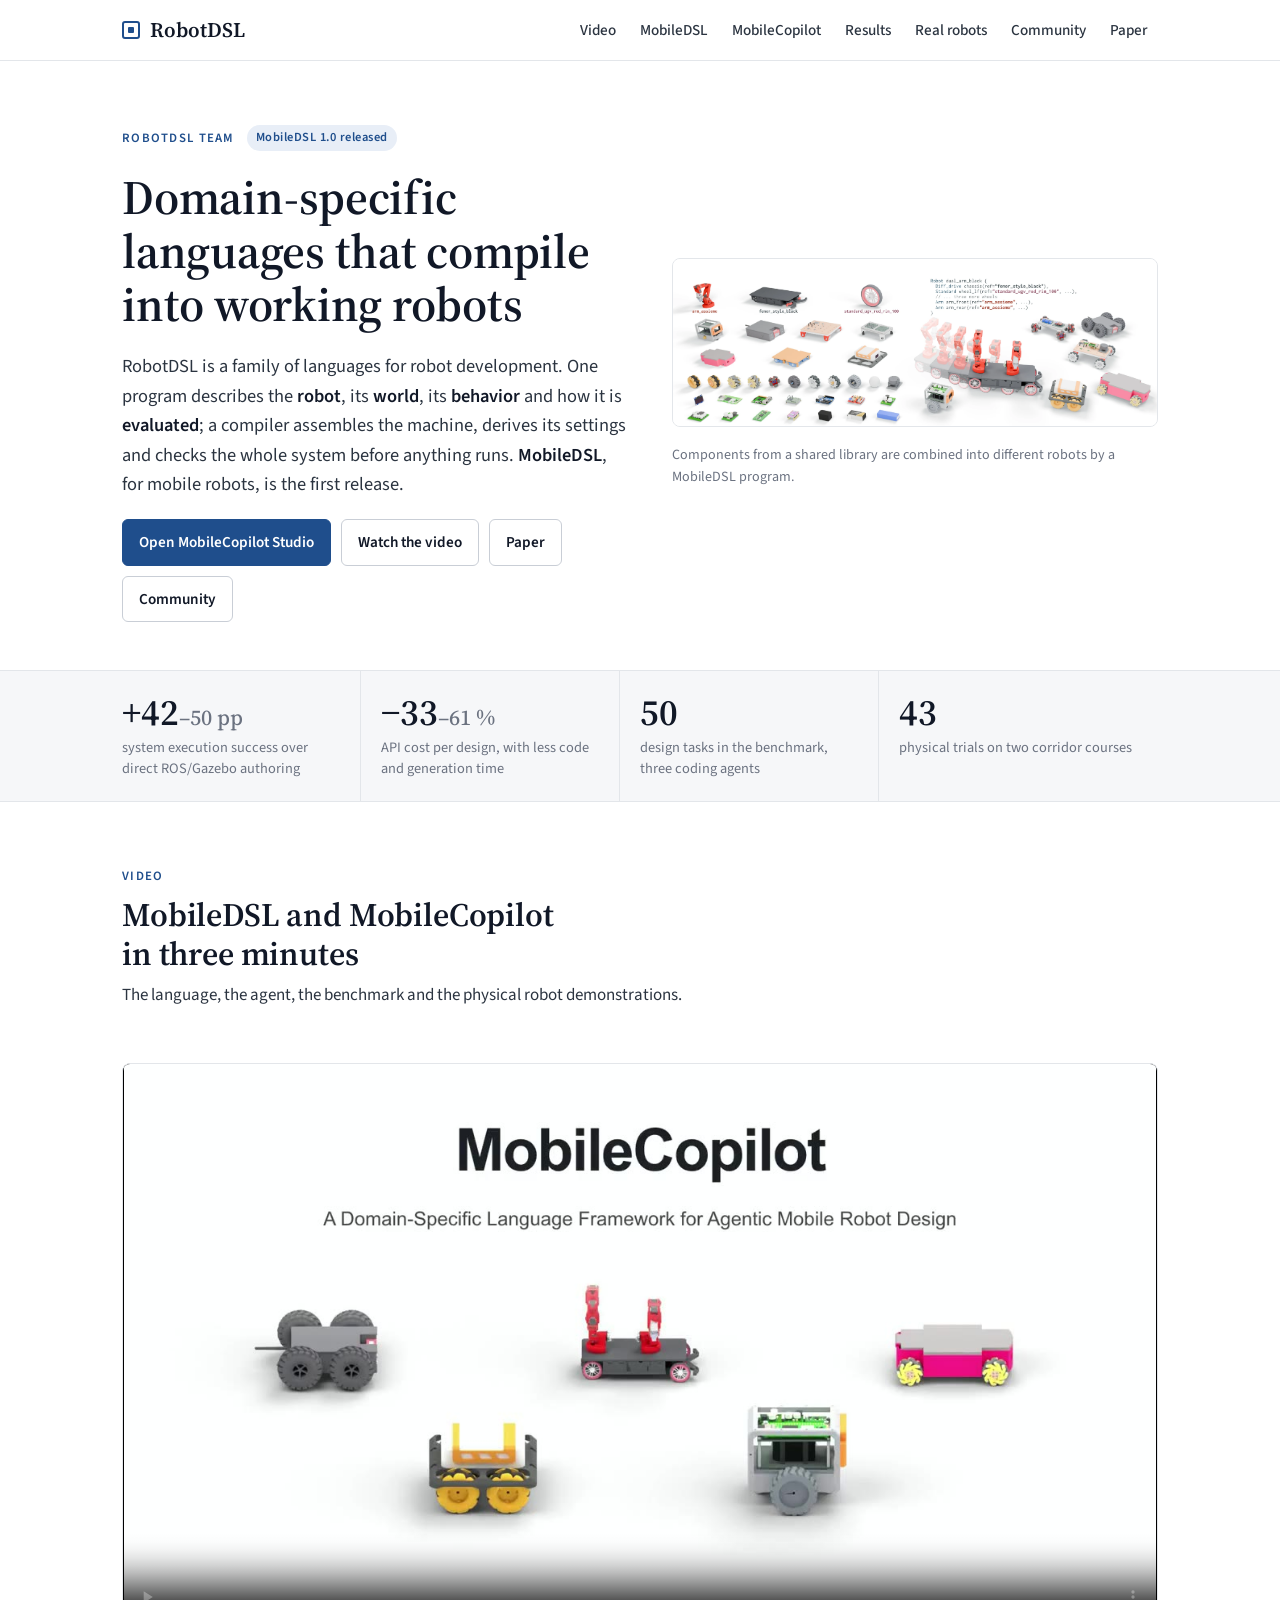
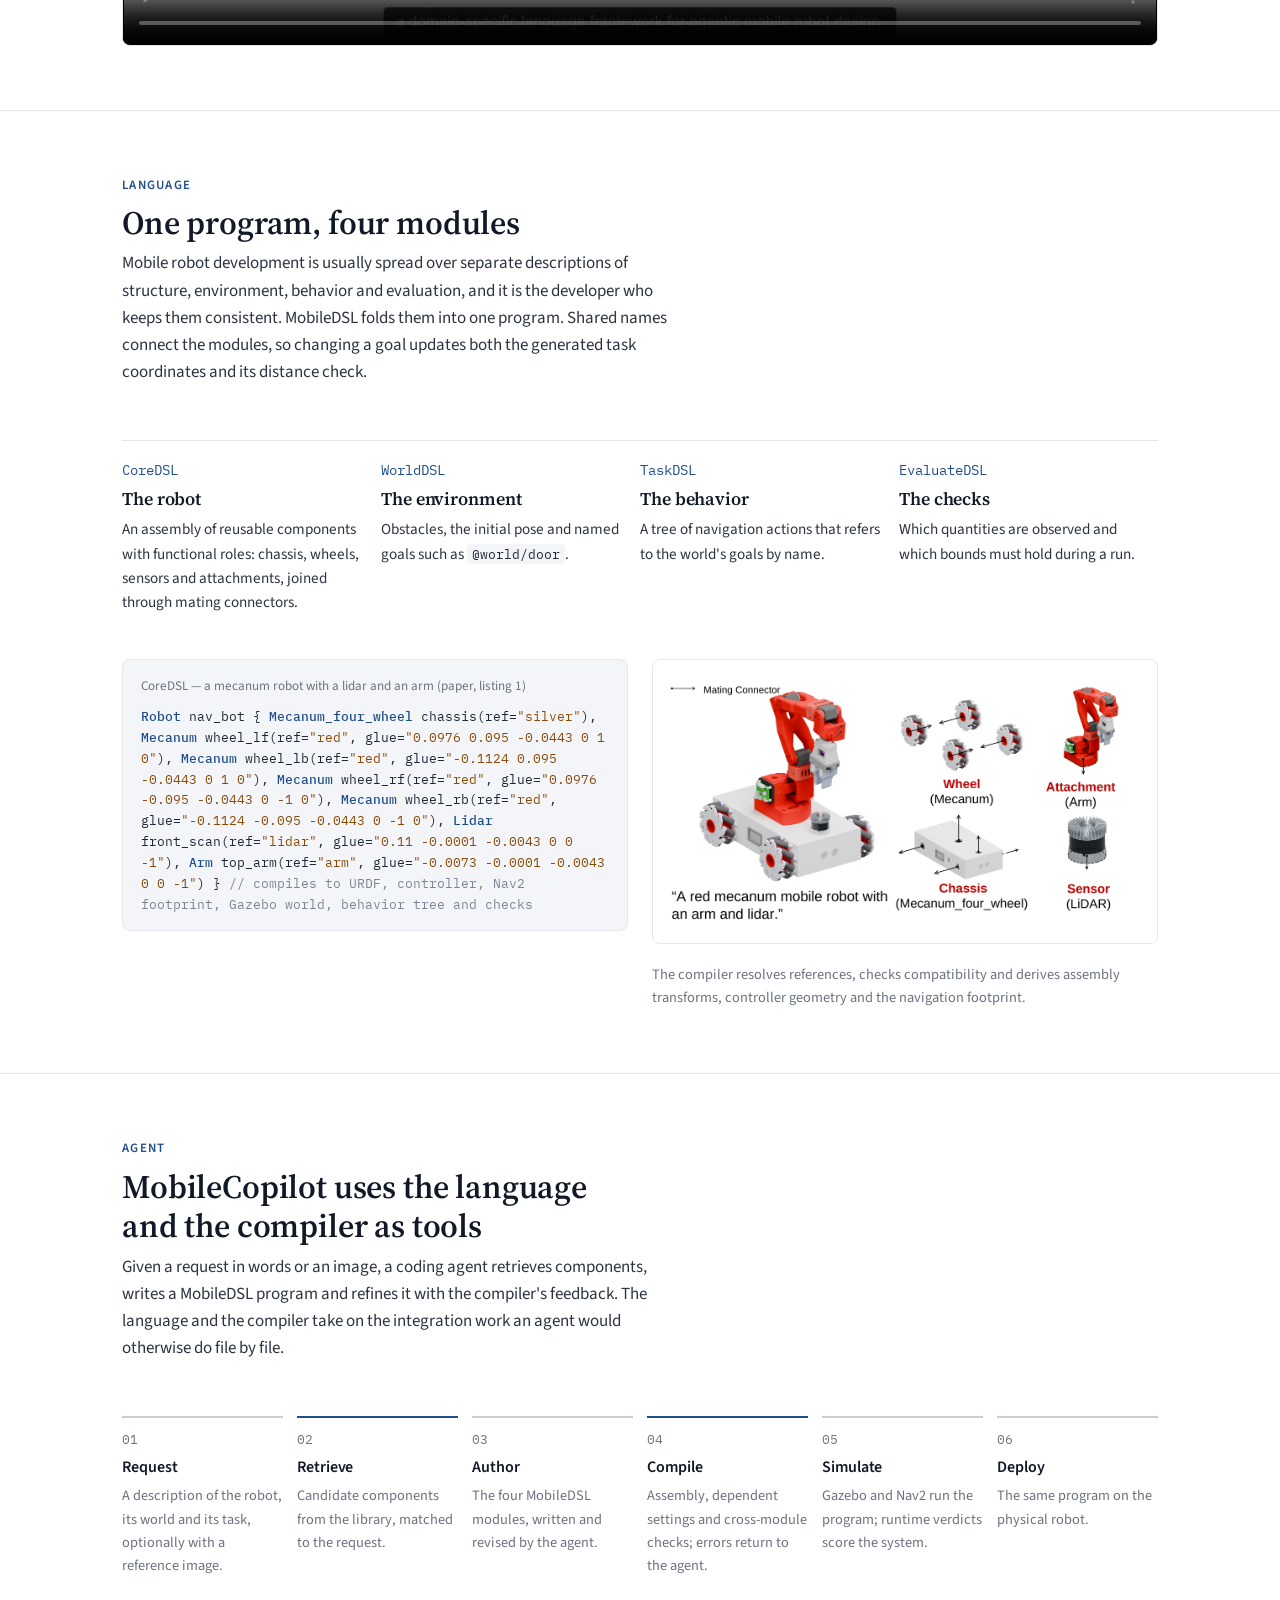
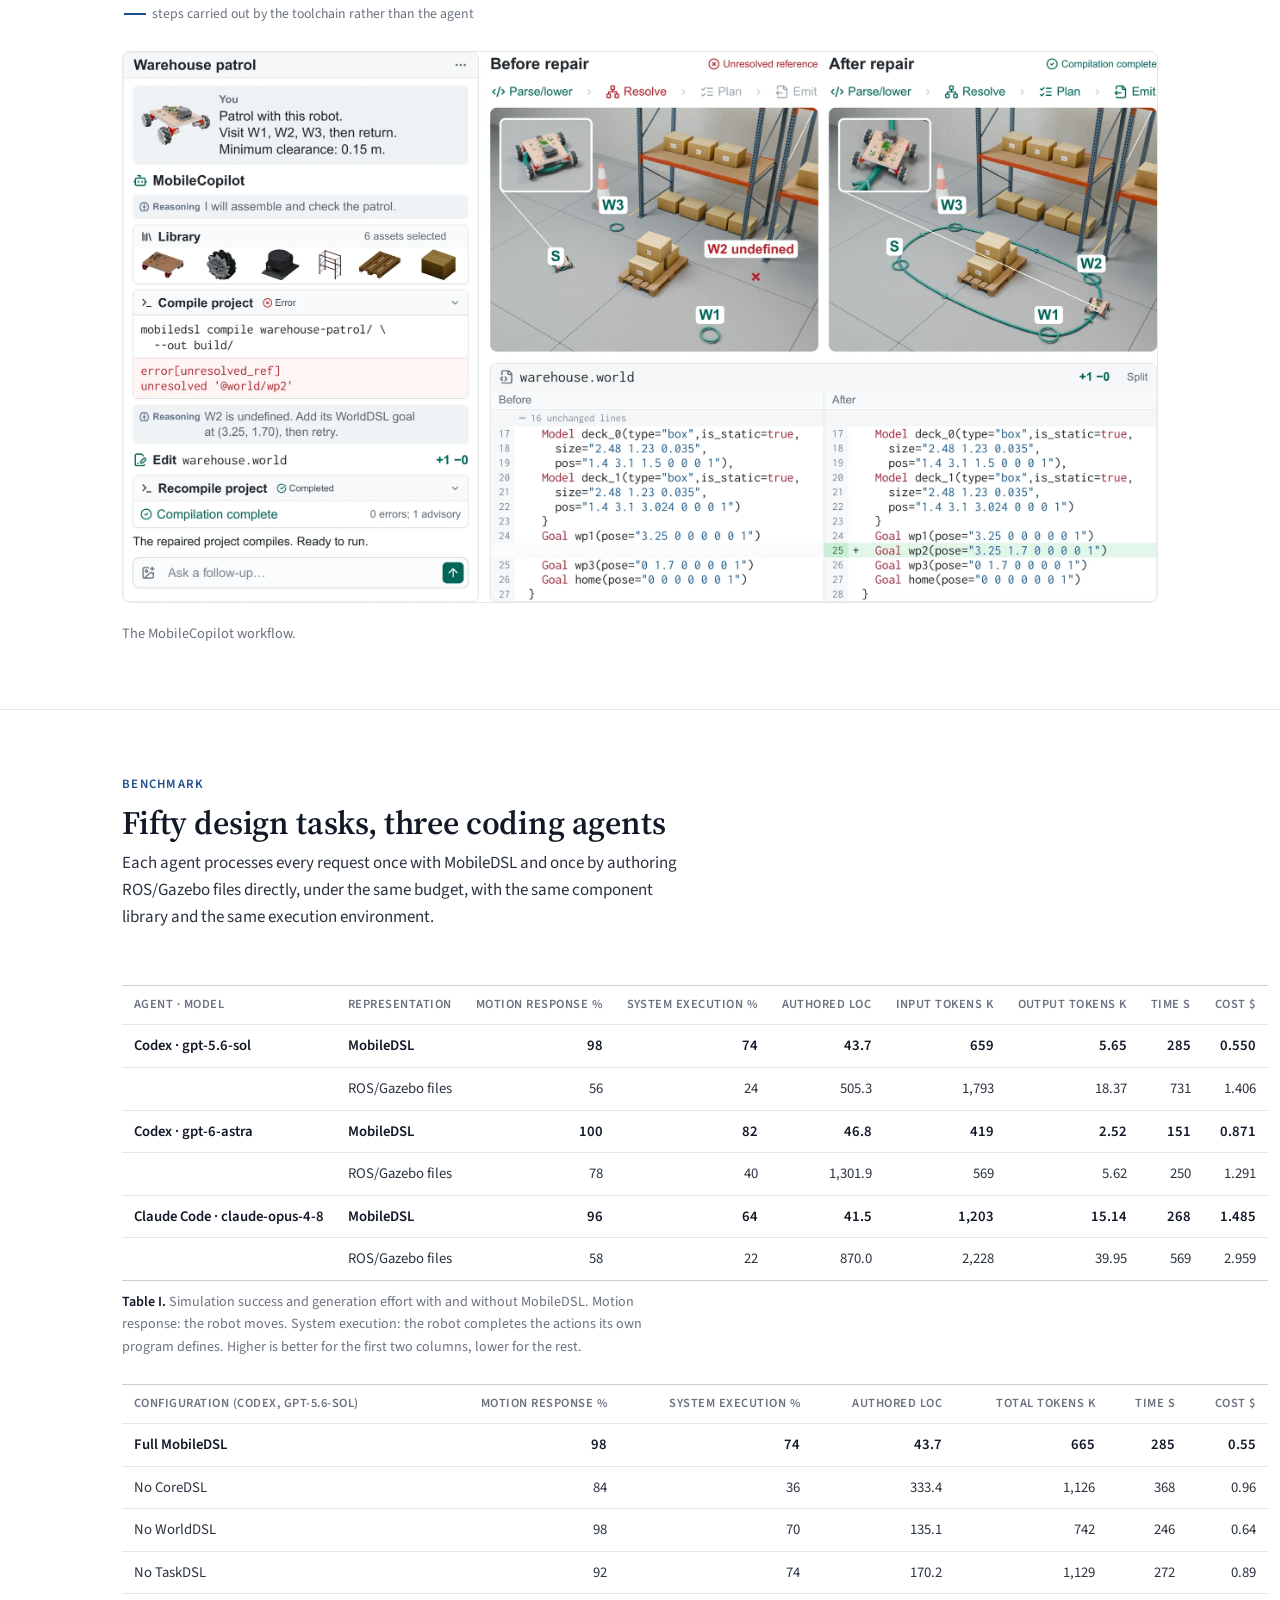
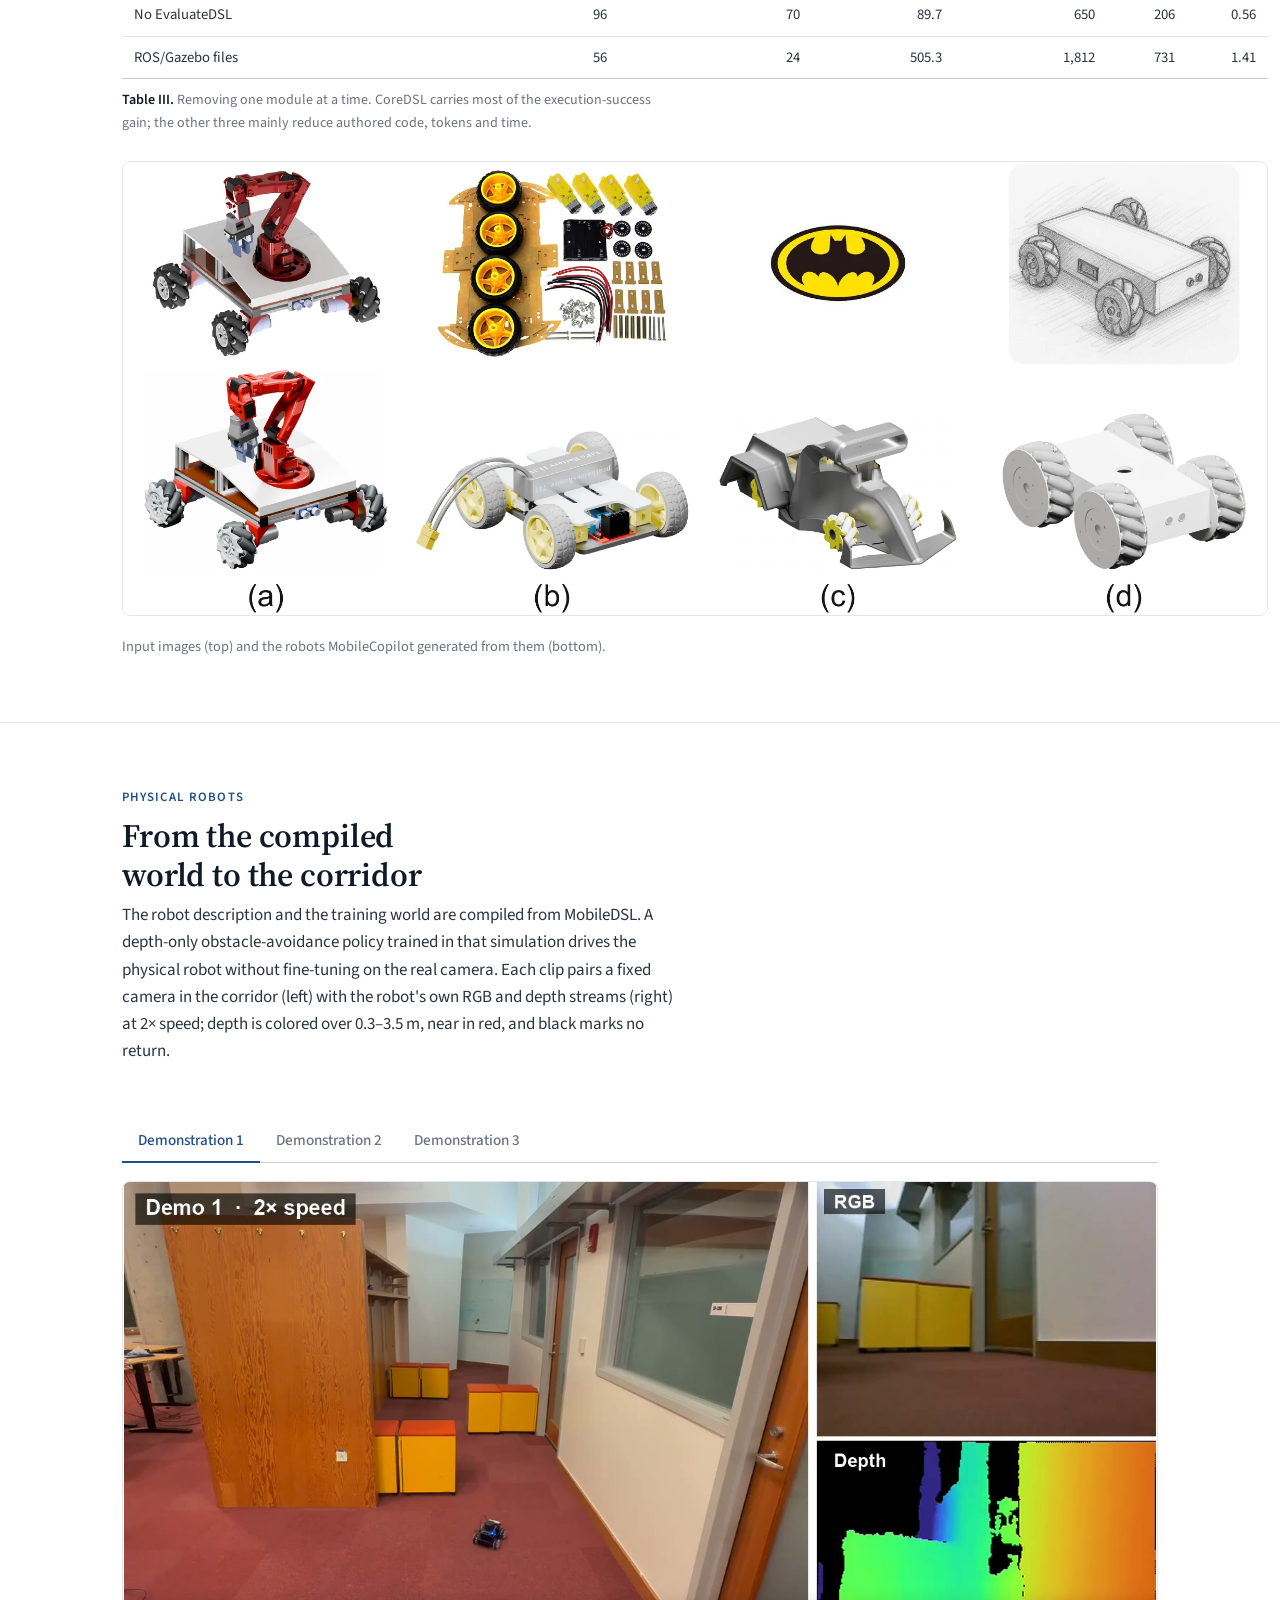
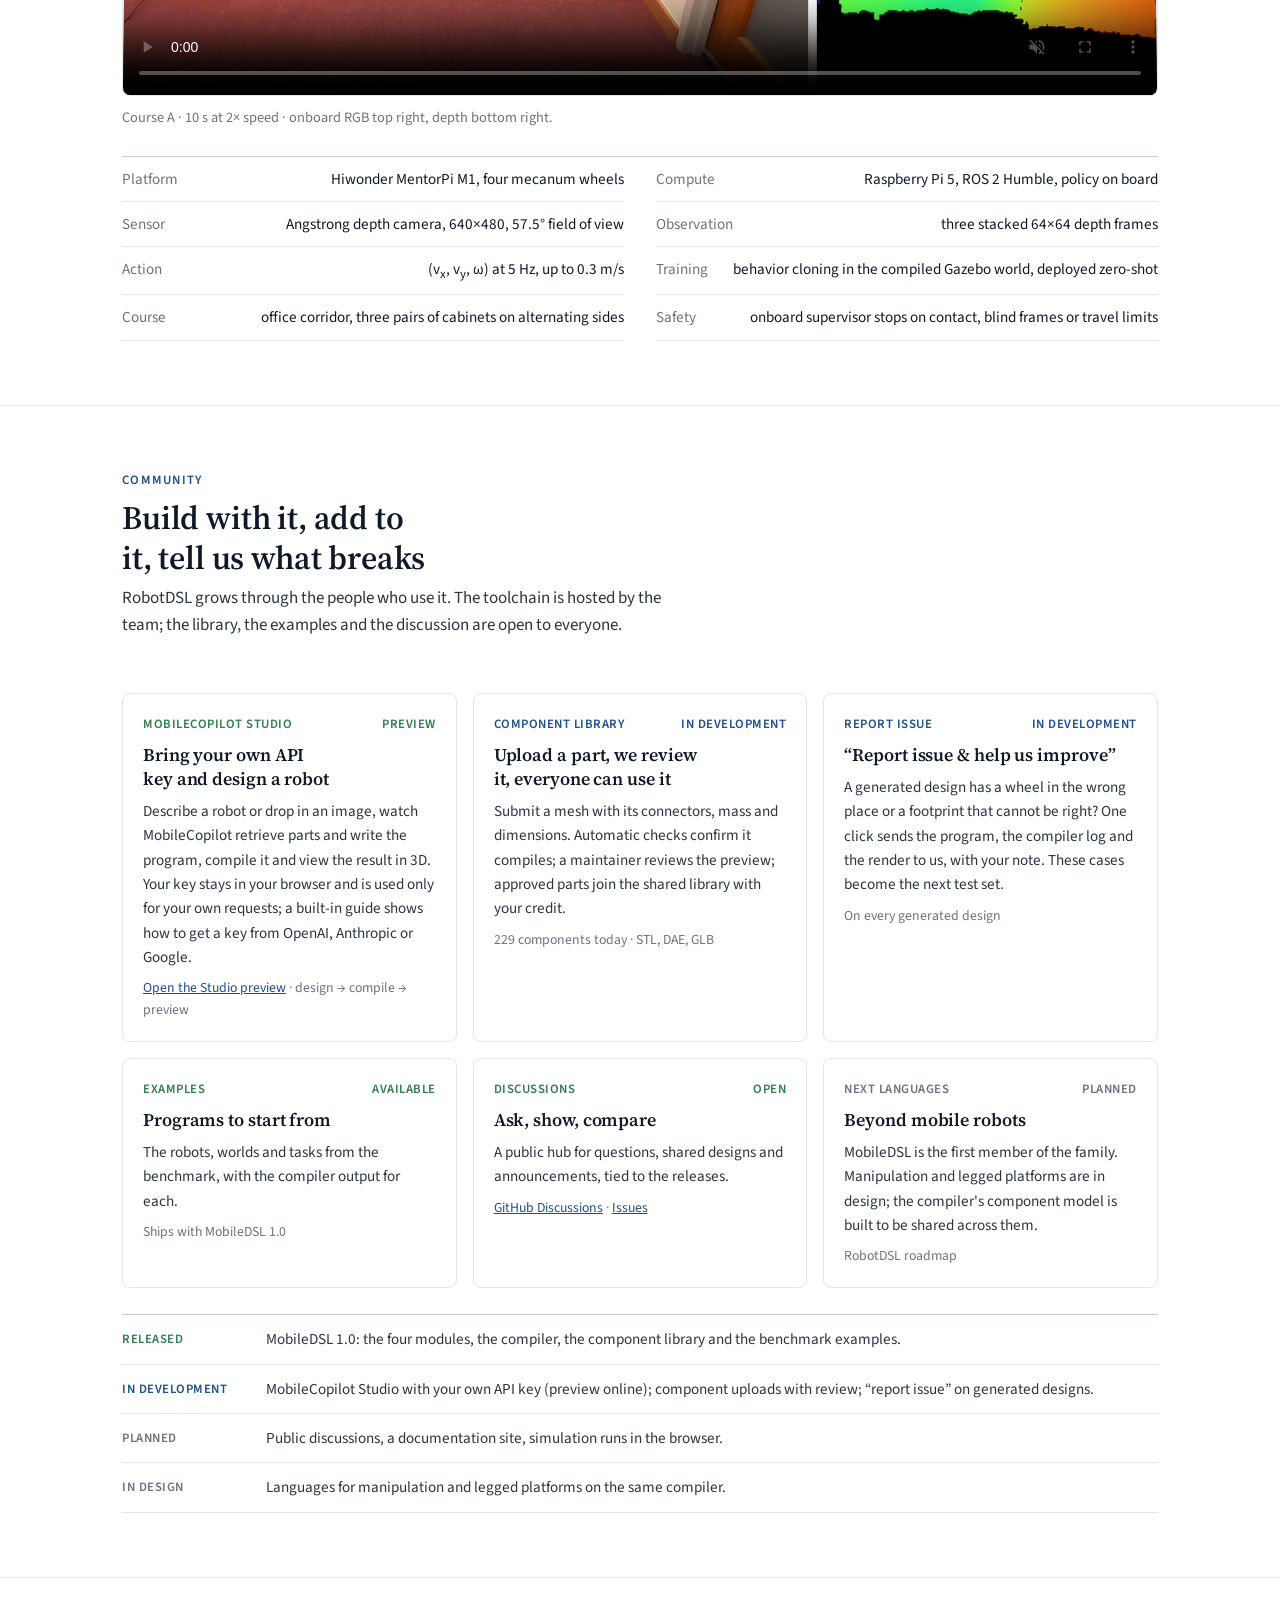
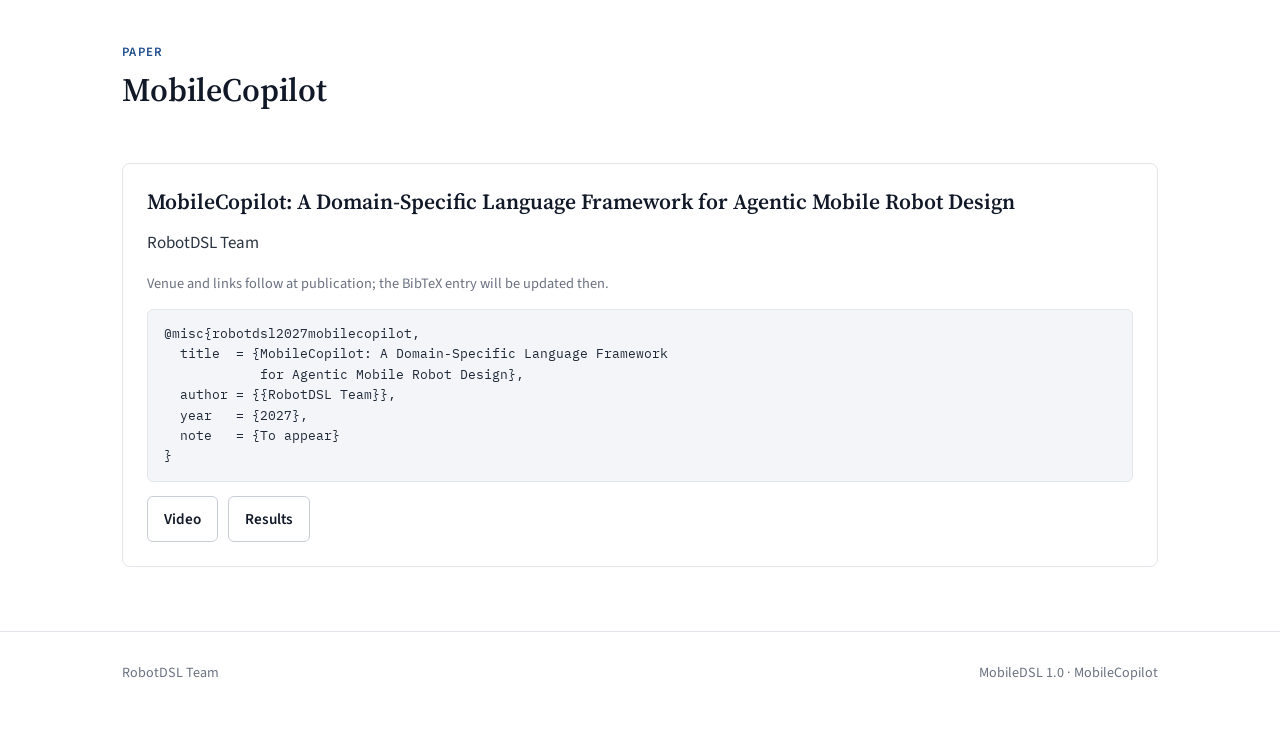
==== index.html @ 4faabb3d "RobotDSL site: project page and static MobileCopilot Studio preview" ====
<!doctype html>
<html lang="en">
<head>
<meta charset="utf-8">
<meta name="viewport" content="width=device-width, initial-scale=1, viewport-fit=cover">
<meta name="description" content="RobotDSL: domain-specific languages and an LLM copilot for designing robots. MobileDSL is the first release; MobileCopilot Studio lets you design a mobile robot with your own API key.">
<link rel="icon" href="data:image/svg+xml,%3Csvg xmlns='http://www.w3.org/2000/svg' viewBox='0 0 32 32'%3E%3Crect width='32' height='32' rx='6' fill='%231f4e8c'/%3E%3Crect x='10' y='10' width='12' height='12' fill='white'/%3E%3C/svg%3E">
<style>img,video{max-width:100%}[hidden]{display:none!important}</style>
<title>RobotDSL</title>
<link rel="preconnect" href="https://fonts.googleapis.com">
<link rel="stylesheet" href="https://fonts.googleapis.com/css2?family=Source+Serif+4:opsz,wght@8..60,500;8..60,600&family=Source+Sans+3:ital,wght@0,400;0,500;0,600;1,400&family=IBM+Plex+Mono:wght@400;500&display=swap">
<style>
  :root {
    --ground: #ffffff;
    --tint: #f6f7f9;
    --panel: #ffffff;
    --ink: #111827;
    --text: #2b3440;
    --muted: #6b7280;
    --line: #e3e6ea;
    --line-strong: #c9ced6;
    --accent: #1f4e8c;
    --accent-soft: #e8eef7;
    --ok: #2f7d4f;
    --code: #f3f5f8;
    --code-ink: #1f2937;
    --code-key: #1f4e8c;
    --code-str: #8a4b08;
    --code-c: #7c8694;
    --serif: "Source Serif 4", Georgia, "Times New Roman", serif;
    --sans: "Source Sans 3", "Helvetica Neue", Arial, sans-serif;
    --mono: "IBM Plex Mono", "SFMono-Regular", Menlo, Consolas, monospace;
  }
  @media (prefers-color-scheme: dark) {
    :root:not([data-theme="light"]) {
      --ground: #0f1319; --tint: #141a22; --panel: #141a22; --ink: #eef1f5; --text: #cfd6de; --muted: #8d97a5;
      --line: #263040; --line-strong: #3a475a; --accent: #8fb4ec; --accent-soft: #1b2a41; --ok: #6fc28f;
      --code: #161d27; --code-ink: #dfe5ec; --code-key: #8fb4ec; --code-str: #e2b071; --code-c: #7c8694;
    }
  }
  :root[data-theme="dark"] {
    --ground: #0f1319; --tint: #141a22; --panel: #141a22; --ink: #eef1f5; --text: #cfd6de; --muted: #8d97a5;
    --line: #263040; --line-strong: #3a475a; --accent: #8fb4ec; --accent-soft: #1b2a41; --ok: #6fc28f;
    --code: #161d27; --code-ink: #dfe5ec; --code-key: #8fb4ec; --code-str: #e2b071; --code-c: #7c8694;
  }
  * { box-sizing: border-box; }
  body { margin: 0; background: var(--ground); color: var(--text); font-family: var(--sans); font-size: 17px; line-height: 1.6; -webkit-font-smoothing: antialiased; }
  a { color: var(--accent); }
  h1, h2, h3 { margin: 0; color: var(--ink); text-wrap: balance; font-family: var(--serif); font-weight: 600; letter-spacing: -.005em; }
  h1 { font-size: clamp(2.1rem, 4.2vw, 3rem); line-height: 1.12; }
  h2 { font-size: clamp(1.6rem, 2.8vw, 2.05rem); line-height: 1.2; }
  h3 { font-size: 1.12rem; line-height: 1.35; }
  p { margin: 0; }
  code { font-family: var(--mono); font-size: .88em; background: var(--code); color: var(--code-ink); padding: 1px 5px; border-radius: 4px; }
  .eyebrow { font-family: var(--sans); font-size: .8rem; font-weight: 600; letter-spacing: .1em; text-transform: uppercase; color: var(--muted); }
  .wrap { max-width: 1080px; margin: 0 auto; padding-inline: 22px; }
  /* nav */
  .nav { position: sticky; top: env(safe-area-inset-top, 0px); z-index: 20; background: color-mix(in srgb, var(--ground) 92%, transparent); backdrop-filter: blur(8px); -webkit-backdrop-filter: blur(8px); border-bottom: 1px solid var(--line); }
  .nav .wrap { display: flex; align-items: center; gap: 18px; height: 60px; }
  .brand { font-family: var(--serif); font-weight: 600; font-size: 1.3rem; color: var(--ink); text-decoration: none; display: flex; align-items: center; gap: 10px; }
  .brand .mark { width: 18px; height: 18px; border: 2px solid var(--accent); border-radius: 3px; position: relative; }
  .brand .mark::after { content: ""; position: absolute; inset: 4px; background: var(--accent); border-radius: 1px; }
  .nav nav { margin-left: auto; display: flex; gap: 2px; flex-wrap: wrap; justify-content: flex-end; }
  .nav nav a { font-size: .95rem; font-weight: 500; text-decoration: none; padding: 8px 11px; border-radius: 6px; color: var(--text); }
  .nav nav a:hover, .nav nav a:focus-visible { color: var(--accent); background: var(--accent-soft); outline: none; }
  @media (max-width: 720px) { .nav nav a:nth-child(n+4) { display: none; } }
  /* hero */
  .hero .wrap { padding-block: 64px 48px; display: grid; grid-template-columns: 1.05fr 1fr; gap: 40px; align-items: center; }
  @media (max-width: 860px) { .hero .wrap { grid-template-columns: 1fr; padding-block: 44px 36px; gap: 26px; } }
  .hero .text { display: grid; gap: 20px; }
  .hero .eyebrow { display: flex; align-items: center; gap: 12px; flex-wrap: wrap; color: var(--accent); }
  .tag { display: inline-block; font-size: .78rem; font-weight: 600; letter-spacing: .04em; text-transform: none; padding: 3px 9px; border-radius: 999px; background: var(--accent-soft); color: var(--accent); }
  .hero .lede { max-width: 56ch; font-size: 1.15rem; line-height: 1.6; }
  .hero .lede b { color: var(--ink); font-weight: 600; }
  .cta { display: flex; gap: 10px; flex-wrap: wrap; }
  .btn { display: inline-flex; align-items: center; gap: 8px; font-size: .95rem; font-weight: 600; text-decoration: none; padding: 10px 16px; border-radius: 6px; border: 1px solid var(--line-strong); color: var(--ink); background: var(--panel); }
  .btn:hover, .btn:focus-visible { border-color: var(--accent); color: var(--accent); outline: none; }
  .btn.primary { background: var(--accent); border-color: var(--accent); color: #fff; }
  .btn.primary:hover, .btn.primary:focus-visible { color: #fff; filter: brightness(1.08); }
  .btn.soon { opacity: .8; }
  .btn.soon small { font-weight: 500; font-size: .78rem; opacity: .85; }
  .hero figure img { border: 1px solid var(--line); border-radius: 8px; background: #fff; }
  .hero figcaption { font-size: .88rem; color: var(--muted); margin-top: 8px; }
  /* stats */
  .stats { border-top: 1px solid var(--line); border-bottom: 1px solid var(--line); background: var(--tint); }
  .stats .wrap { display: grid; grid-template-columns: repeat(4, 1fr); }
  .stat { padding: 22px 20px 22px 0; border-right: 1px solid var(--line); margin-right: 20px; }
  .stat:last-child { border-right: 0; margin-right: 0; }
  .stat .n { font-family: var(--serif); font-weight: 600; font-size: clamp(1.7rem, 3vw, 2.3rem); line-height: 1.05; color: var(--ink); font-variant-numeric: tabular-nums; }
  .stat .n small { font-size: .6em; color: var(--muted); font-weight: 500; }
  .stat .l { margin-top: 6px; font-size: .9rem; color: var(--muted); line-height: 1.45; }
  @media (max-width: 720px) { .stats .wrap { grid-template-columns: 1fr 1fr; } .stat:nth-child(2) { border-right: 0; margin-right: 0; } .stat { padding-block: 16px; } }
  /* sections */
  section.block { padding-block: 64px; border-bottom: 1px solid var(--line); }
  .head { display: grid; gap: 8px; margin-bottom: 28px; max-width: 70ch; }
  .head .eyebrow { color: var(--accent); }
  .prose { max-width: 70ch; display: grid; gap: 14px; }
  .prose b { color: var(--ink); font-weight: 600; }
  figure { margin: 0; }
  figure img { width: 100%; height: auto; border-radius: 8px; border: 1px solid var(--line); background: #fff; }
  figcaption { margin-top: 10px; font-size: .9rem; color: var(--muted); }
  .stack { display: grid; gap: 26px; }
  .two { display: grid; grid-template-columns: 1fr 1fr; gap: 24px; align-items: start; }
  @media (max-width: 820px) { .two { grid-template-columns: 1fr; } }
  /* modules */
  .modules { display: grid; grid-template-columns: repeat(4, 1fr); border-top: 1px solid var(--line-strong); }
  .module { padding: 18px 18px 18px 0; border-top: 1px solid var(--line); display: grid; gap: 6px; align-content: start; margin-top: -1px; }
  .module .name { font-family: var(--mono); font-size: .86rem; color: var(--accent); }
  .module p { font-size: .95rem; }
  @media (max-width: 820px) { .modules { grid-template-columns: 1fr 1fr; } }
  @media (max-width: 460px) { .modules { grid-template-columns: 1fr; } }
  .code { background: var(--code); color: var(--code-ink); border: 1px solid var(--line); border-radius: 8px; padding: 16px 18px; overflow-x: auto; font-family: var(--mono); font-size: .84rem; line-height: 1.55; }
  .code .k { color: var(--code-key); font-weight: 500; } .code .s { color: var(--code-str); } .code .c { color: var(--code-c); }
  .code .cap { font-family: var(--sans); font-size: .82rem; color: var(--muted); margin-bottom: 10px; }
  /* pipeline */
  .steps { display: grid; grid-template-columns: repeat(6, 1fr); gap: 14px; counter-reset: step; }
  .step { display: grid; gap: 6px; align-content: start; padding-top: 12px; border-top: 2px solid var(--line-strong); }
  .step::before { counter-increment: step; content: counter(step, decimal-leading-zero); font-family: var(--mono); font-size: .8rem; color: var(--muted); }
  .step.tool { border-top-color: var(--accent); }
  .step h3 { font-family: var(--sans); font-weight: 600; font-size: 1rem; }
  .step p { font-size: .9rem; color: var(--muted); }
  @media (max-width: 1000px) { .steps { grid-template-columns: repeat(3, 1fr); } }
  @media (max-width: 560px) { .steps { grid-template-columns: 1fr 1fr; } }
  .legend { font-size: .86rem; color: var(--muted); }
  .legend i { display: inline-block; width: 22px; height: 2px; background: var(--accent); vertical-align: middle; margin: 0 6px 0 2px; }
  /* tables */
  .tablewrap { overflow-x: auto; border-top: 1px solid var(--line-strong); border-bottom: 1px solid var(--line-strong); }
  table { border-collapse: collapse; width: 100%; font-size: .92rem; min-width: 720px; }
  th, td { padding: 9px 12px; text-align: right; border-bottom: 1px solid var(--line); white-space: nowrap; font-variant-numeric: tabular-nums; }
  tr:last-child td { border-bottom: 0; }
  th { font-size: .78rem; font-weight: 600; letter-spacing: .04em; text-transform: uppercase; color: var(--muted); }
  td:first-child, th:first-child, td.t, th.t { text-align: left; }
  tr.best td { color: var(--ink); font-weight: 600; }
  .tablecap { font-size: .88rem; color: var(--muted); margin-top: 10px; max-width: 80ch; }
  .tablecap b { color: var(--ink); font-weight: 600; }
  /* demos */
  .tabs { display: flex; gap: 0; border-bottom: 1px solid var(--line-strong); }
  .tab { font-family: var(--sans); font-size: .95rem; font-weight: 500; padding: 10px 16px; border: 0; border-bottom: 2px solid transparent; margin-bottom: -1px; background: none; color: var(--muted); cursor: pointer; }
  .tab[aria-selected="true"] { color: var(--accent); border-bottom-color: var(--accent); }
  .tab:focus-visible { outline: 2px solid var(--accent); outline-offset: 2px; }
  .demo { margin-top: 18px; }
  .demo video { width: 100%; height: auto; aspect-ratio: 1448 / 720; max-width: 100%; border-radius: 8px; border: 1px solid var(--line); background: #fff; display: block; }
  .demo .cap { margin-top: 10px; font-size: .9rem; color: var(--muted); }
  .specs { display: grid; grid-template-columns: repeat(2, 1fr); gap: 0 32px; margin: 0; border-top: 1px solid var(--line-strong); }
  .specs div { display: flex; justify-content: space-between; gap: 16px; padding: 10px 0; border-bottom: 1px solid var(--line); font-size: .95rem; }
  .specs dt { color: var(--muted); }
  .specs dd { margin: 0; text-align: right; color: var(--ink); font-variant-numeric: tabular-nums; }
  @media (max-width: 640px) { .specs { grid-template-columns: 1fr; } }
  /* community */
  .cards { display: grid; grid-template-columns: repeat(3, 1fr); gap: 16px; }
  .card { background: var(--panel); border: 1px solid var(--line); border-radius: 8px; padding: 20px; display: grid; gap: 8px; align-content: start; }
  .card .status { font-size: .8rem; font-weight: 600; letter-spacing: .04em; text-transform: uppercase; color: var(--muted); display: flex; justify-content: space-between; gap: 10px; }
  .card .status.now { color: var(--ok); }
  .card .status.build { color: var(--accent); }
  .card p { font-size: .95rem; }
  .card .how { font-size: .86rem; color: var(--muted); }
  @media (max-width: 820px) { .cards { grid-template-columns: 1fr; } }
  .road { display: grid; border-top: 1px solid var(--line-strong); }
  .road div { display: grid; grid-template-columns: 130px 1fr; gap: 14px; padding: 12px 0; border-bottom: 1px solid var(--line); font-size: .95rem; }
  .road .st { font-size: .8rem; font-weight: 600; letter-spacing: .04em; text-transform: uppercase; color: var(--muted); align-self: center; }
  .road div.done .st { color: var(--ok); } .road div.now .st { color: var(--accent); }
  @media (max-width: 560px) { .road div { grid-template-columns: 1fr; gap: 2px; } }
  /* paper */
  .paper { border: 1px solid var(--line); border-radius: 8px; padding: 24px; display: grid; gap: 14px; background: var(--panel); }
  .paper .title { font-family: var(--serif); font-size: 1.35rem; font-weight: 600; line-height: 1.3; color: var(--ink); }
  .bib { background: var(--code); color: var(--code-ink); border: 1px solid var(--line); border-radius: 6px; padding: 14px 16px; font-family: var(--mono); font-size: .8rem; overflow-x: auto; white-space: pre; }
  .note { font-size: .9rem; color: var(--muted); }
  footer { padding-block: 30px 44px; color: var(--muted); font-size: .88rem; }
  footer .wrap { display: flex; justify-content: space-between; gap: 14px; flex-wrap: wrap; }
</style>
</head>
<body>
<header class="nav">
  <div class="wrap">
    <a class="brand" href="#top"><span class="mark" aria-hidden="true"></span>RobotDSL</a>
    <nav aria-label="Sections">
      <a href="#video">Video</a>
      <a href="#mobiledsl">MobileDSL</a>
      <a href="#copilot">MobileCopilot</a>
      <a href="#results">Results</a>
      <a href="#real">Real robots</a>
      <a href="#community">Community</a>
      <a href="#paper">Paper</a>
    </nav>
  </div>
</header>

<section class="hero" id="top">
  <div class="wrap">
    <div class="text">
      <p class="eyebrow">RobotDSL Team <span class="tag">MobileDSL 1.0 released</span></p>
      <h1>Domain-specific languages that compile into working robots</h1>
      <p class="lede">RobotDSL is a family of languages for robot development. One program describes the <b>robot</b>, its <b>world</b>, its <b>behavior</b> and how it is <b>evaluated</b>; a compiler assembles the machine, derives its settings and checks the whole system before anything runs. <b>MobileDSL</b>, for mobile robots, is the first release.</p>
      <div class="cta">
        <a class="btn primary" href="studio/">Open MobileCopilot Studio</a>
        <a class="btn" href="#video">Watch the video</a>
        <a class="btn" href="#paper">Paper</a>
        <a class="btn" href="#community">Community</a>
      </div>
    </div>
    <figure>
      <img src="assets/fig_teaser.webp" width="2667" height="917" alt="Robot components from a shared library on the left and several assembled mobile robots on the right, with a MobileDSL excerpt defining a dual-arm platform">
      <figcaption>Components from a shared library are combined into different robots by a MobileDSL program.</figcaption>
    </figure>
  </div>
</section>

<div class="stats" aria-label="Key results">
  <div class="wrap">
    <div class="stat"><div class="n">+42<small>–50 pp</small></div><div class="l">system execution success over direct ROS/Gazebo authoring</div></div>
    <div class="stat"><div class="n">−33<small>–61 %</small></div><div class="l">API cost per design, with less code and generation time</div></div>
    <div class="stat"><div class="n">50</div><div class="l">design tasks in the benchmark, three coding agents</div></div>
    <div class="stat"><div class="n">43</div><div class="l">physical trials on two corridor courses</div></div>
  </div>
</div>

<section class="block" id="video">
  <div class="wrap stack">
    <div class="head"><span class="eyebrow">Video</span><h2>MobileDSL and MobileCopilot in three minutes</h2>
      <p>The language, the agent, the benchmark and the physical robot demonstrations.</p></div>
    <video controls preload="metadata" playsinline poster="assets/video_poster.jpg" style="width:100%;height:auto;aspect-ratio:16/9;max-width:100%;border-radius:8px;border:1px solid var(--line);background:#000;display:block">
      <source src="assets/mobilecopilot_video.mp4" type="video/mp4">
    </video>
  </div>
</section>

<section class="block" id="mobiledsl">
  <div class="wrap stack">
    <div class="head"><span class="eyebrow">Language</span><h2>One program, four modules</h2>
      <p>Mobile robot development is usually spread over separate descriptions of structure, environment, behavior and evaluation, and it is the developer who keeps them consistent. MobileDSL folds them into one program. Shared names connect the modules, so changing a goal updates both the generated task coordinates and its distance check.</p></div>
    <div class="modules">
      <div class="module"><span class="name">CoreDSL</span><h3>The robot</h3><p>An assembly of reusable components with functional roles: chassis, wheels, sensors and attachments, joined through mating connectors.</p></div>
      <div class="module"><span class="name">WorldDSL</span><h3>The environment</h3><p>Obstacles, the initial pose and named goals such as <code>@world/door</code>.</p></div>
      <div class="module"><span class="name">TaskDSL</span><h3>The behavior</h3><p>A tree of navigation actions that refers to the world's goals by name.</p></div>
      <div class="module"><span class="name">EvaluateDSL</span><h3>The checks</h3><p>Which quantities are observed and which bounds must hold during a run.</p></div>
    </div>
    <div class="two">
      <div class="code" aria-label="CoreDSL example"><div class="cap">CoreDSL — a mecanum robot with a lidar and an arm (paper, listing 1)</div><span class="k">Robot</span> nav_bot {
  <span class="k">Mecanum_four_wheel</span> chassis(ref=<span class="s">"silver"</span>),
  <span class="k">Mecanum</span> wheel_lf(ref=<span class="s">"red"</span>, glue=<span class="s">"0.0976 0.095 -0.0443 0 1 0"</span>),
  <span class="k">Mecanum</span> wheel_lb(ref=<span class="s">"red"</span>, glue=<span class="s">"-0.1124 0.095 -0.0443 0 1 0"</span>),
  <span class="k">Mecanum</span> wheel_rf(ref=<span class="s">"red"</span>, glue=<span class="s">"0.0976 -0.095 -0.0443 0 -1 0"</span>),
  <span class="k">Mecanum</span> wheel_rb(ref=<span class="s">"red"</span>, glue=<span class="s">"-0.1124 -0.095 -0.0443 0 -1 0"</span>),
  <span class="k">Lidar</span> front_scan(ref=<span class="s">"lidar"</span>, glue=<span class="s">"0.11 -0.0001 -0.0043 0 0 -1"</span>),
  <span class="k">Arm</span> top_arm(ref=<span class="s">"arm"</span>, glue=<span class="s">"-0.0073 -0.0001 -0.0043 0 0 -1"</span>)
}
<span class="c">// compiles to URDF, controller, Nav2 footprint, Gazebo world, behavior tree and checks</span></div>
      <figure>
        <img src="assets/fig_coredsl.webp" width="2400" height="1350" alt="Component library on the left and several assembled mobile robots on the right">
        <figcaption>The compiler resolves references, checks compatibility and derives assembly transforms, controller geometry and the navigation footprint.</figcaption>
      </figure>
    </div>
  </div>
</section>

<section class="block" id="copilot">
  <div class="wrap stack">
    <div class="head"><span class="eyebrow">Agent</span><h2>MobileCopilot uses the language and the compiler as tools</h2>
      <p>Given a request in words or an image, a coding agent retrieves components, writes a MobileDSL program and refines it with the compiler's feedback. The language and the compiler take on the integration work an agent would otherwise do file by file.</p></div>
    <div class="steps" aria-label="Pipeline">
      <div class="step"><h3>Request</h3><p>A description of the robot, its world and its task, optionally with a reference image.</p></div>
      <div class="step tool"><h3>Retrieve</h3><p>Candidate components from the library, matched to the request.</p></div>
      <div class="step"><h3>Author</h3><p>The four MobileDSL modules, written and revised by the agent.</p></div>
      <div class="step tool"><h3>Compile</h3><p>Assembly, dependent settings and cross-module checks; errors return to the agent.</p></div>
      <div class="step"><h3>Simulate</h3><p>Gazebo and Nav2 run the program; runtime verdicts score the system.</p></div>
      <div class="step"><h3>Deploy</h3><p>The same program on the physical robot.</p></div>
    </div>
    <p class="legend"><i></i>steps carried out by the toolchain rather than the agent</p>
    <figure>
      <img src="assets/fig_workflow.webp" width="2400" height="1277" alt="MobileCopilot workflow: request, component retrieval, program authoring, compiler feedback, simulation">
      <figcaption>The MobileCopilot workflow.</figcaption>
    </figure>
  </div>
</section>

<section class="block" id="results">
  <div class="wrap stack">
    <div class="head"><span class="eyebrow">Benchmark</span><h2>Fifty design tasks, three coding agents</h2>
      <p>Each agent processes every request once with MobileDSL and once by authoring ROS/Gazebo files directly, under the same budget, with the same component library and the same execution environment.</p></div>
    <div>
      <div class="tablewrap">
        <table>
          <thead><tr><th class="t">Agent · model</th><th class="t">Representation</th><th>Motion response %</th><th>System execution %</th><th>Authored LOC</th><th>Input tokens k</th><th>Output tokens k</th><th>Time s</th><th>Cost $</th></tr></thead>
          <tbody>
            <tr class="best"><td>Codex · gpt-5.6-sol</td><td class="t">MobileDSL</td><td>98</td><td>74</td><td>43.7</td><td>659</td><td>5.65</td><td>285</td><td>0.550</td></tr>
            <tr><td></td><td class="t">ROS/Gazebo files</td><td>56</td><td>24</td><td>505.3</td><td>1,793</td><td>18.37</td><td>731</td><td>1.406</td></tr>
            <tr class="best"><td>Codex · gpt-6-astra</td><td class="t">MobileDSL</td><td>100</td><td>82</td><td>46.8</td><td>419</td><td>2.52</td><td>151</td><td>0.871</td></tr>
            <tr><td></td><td class="t">ROS/Gazebo files</td><td>78</td><td>40</td><td>1,301.9</td><td>569</td><td>5.62</td><td>250</td><td>1.291</td></tr>
            <tr class="best"><td>Claude Code · claude-opus-4-8</td><td class="t">MobileDSL</td><td>96</td><td>64</td><td>41.5</td><td>1,203</td><td>15.14</td><td>268</td><td>1.485</td></tr>
            <tr><td></td><td class="t">ROS/Gazebo files</td><td>58</td><td>22</td><td>870.0</td><td>2,228</td><td>39.95</td><td>569</td><td>2.959</td></tr>
          </tbody>
        </table>
      </div>
      <p class="tablecap"><b>Table I.</b> Simulation success and generation effort with and without MobileDSL. Motion response: the robot moves. System execution: the robot completes the actions its own program defines. Higher is better for the first two columns, lower for the rest.</p>
    </div>
    <div>
      <div class="tablewrap">
        <table>
          <thead><tr><th class="t">Configuration (Codex, gpt-5.6-sol)</th><th>Motion response %</th><th>System execution %</th><th>Authored LOC</th><th>Total tokens k</th><th>Time s</th><th>Cost $</th></tr></thead>
          <tbody>
            <tr class="best"><td>Full MobileDSL</td><td>98</td><td>74</td><td>43.7</td><td>665</td><td>285</td><td>0.55</td></tr>
            <tr><td>No CoreDSL</td><td>84</td><td>36</td><td>333.4</td><td>1,126</td><td>368</td><td>0.96</td></tr>
            <tr><td>No WorldDSL</td><td>98</td><td>70</td><td>135.1</td><td>742</td><td>246</td><td>0.64</td></tr>
            <tr><td>No TaskDSL</td><td>92</td><td>74</td><td>170.2</td><td>1,129</td><td>272</td><td>0.89</td></tr>
            <tr><td>No EvaluateDSL</td><td>96</td><td>70</td><td>89.7</td><td>650</td><td>206</td><td>0.56</td></tr>
            <tr><td>ROS/Gazebo files</td><td>56</td><td>24</td><td>505.3</td><td>1,812</td><td>731</td><td>1.41</td></tr>
          </tbody>
        </table>
      </div>
      <p class="tablecap"><b>Table III.</b> Removing one module at a time. CoreDSL carries most of the execution-success gain; the other three mainly reduce authored code, tokens and time.</p>
    </div>
    <figure>
      <img src="assets/fig_generated_designs.webp" width="2198" height="871" alt="Input images and the robot designs generated from them">
      <figcaption>Input images (top) and the robots MobileCopilot generated from them (bottom).</figcaption>
    </figure>
  </div>
</section>

<section class="block" id="real">
  <div class="wrap stack">
    <div class="head"><span class="eyebrow">Physical robots</span><h2>From the compiled world to the corridor</h2>
      <p>The robot description and the training world are compiled from MobileDSL. A depth-only obstacle-avoidance policy trained in that simulation drives the physical robot without fine-tuning on the real camera. Each clip pairs a fixed camera in the corridor (left) with the robot's own RGB and depth streams (right) at 2× speed; depth is colored over 0.3–3.5 m, near in red, and black marks no return.</p></div>
    <div>
      <div class="tabs" role="tablist" aria-label="Demonstrations">
        <button class="tab" role="tab" aria-selected="true" id="tab-1" aria-controls="demo-1" type="button">Demonstration 1</button>
        <button class="tab" role="tab" aria-selected="false" id="tab-2" aria-controls="demo-2" type="button">Demonstration 2</button>
        <button class="tab" role="tab" aria-selected="false" id="tab-3" aria-controls="demo-3" type="button">Demonstration 3</button>
      </div>
      <div class="demo" id="demo-1" role="tabpanel" aria-labelledby="tab-1">
        <video controls muted loop playsinline preload="metadata" poster="assets/demo_1_poster.jpg" width="1448" height="720"><source src="assets/demo_1.mp4" type="video/mp4"></video>
        <p class="cap">Course A · 10 s at 2× speed · onboard RGB top right, depth bottom right.</p>
      </div>
      <div class="demo" id="demo-2" role="tabpanel" aria-labelledby="tab-2" hidden>
        <video controls muted loop playsinline preload="metadata" poster="assets/demo_2_poster.jpg" width="1448" height="720"><source src="assets/demo_2.mp4" type="video/mp4"></video>
        <p class="cap">Course B · 14 s at 2× speed · onboard RGB top right, depth bottom right.</p>
      </div>
      <div class="demo" id="demo-3" role="tabpanel" aria-labelledby="tab-3" hidden>
        <video controls muted loop playsinline preload="metadata" poster="assets/demo_3_poster.jpg" width="1448" height="720"><source src="assets/demo_3.mp4" type="video/mp4"></video>
        <p class="cap">Course B · 14 s at 2× speed · onboard RGB top right, depth bottom right.</p>
      </div>
    </div>
    <dl class="specs" aria-label="Platform">
      <div><dt>Platform</dt><dd>Hiwonder MentorPi M1, four mecanum wheels</dd></div>
      <div><dt>Compute</dt><dd>Raspberry Pi 5, ROS 2 Humble, policy on board</dd></div>
      <div><dt>Sensor</dt><dd>Angstrong depth camera, 640×480, 57.5° field of view</dd></div>
      <div><dt>Observation</dt><dd>three stacked 64×64 depth frames</dd></div>
      <div><dt>Action</dt><dd>(v<sub>x</sub>, v<sub>y</sub>, ω) at 5 Hz, up to 0.3 m/s</dd></div>
      <div><dt>Training</dt><dd>behavior cloning in the compiled Gazebo world, deployed zero-shot</dd></div>
      <div><dt>Course</dt><dd>office corridor, three pairs of cabinets on alternating sides</dd></div>
      <div><dt>Safety</dt><dd>onboard supervisor stops on contact, blind frames or travel limits</dd></div>
    </dl>
  </div>
</section>

<section class="block" id="community">
  <div class="wrap stack">
    <div class="head"><span class="eyebrow">Community</span><h2>Build with it, add to it, tell us what breaks</h2>
      <p>RobotDSL grows through the people who use it. The toolchain is hosted by the team; the library, the examples and the discussion are open to everyone.</p></div>
    <div class="cards">
      <div class="card"><span class="status now">MobileCopilot Studio <span>Preview</span></span><h3>Bring your own API key and design a robot</h3><p>Describe a robot or drop in an image, watch MobileCopilot retrieve parts and write the program, compile it and view the result in 3D. Your key stays in your browser and is used only for your own requests; a built-in guide shows how to get a key from OpenAI, Anthropic or Google.</p><span class="how"><a href="studio/">Open the Studio preview</a> · design → compile → preview</span></div>
      <div class="card"><span class="status build">Component library <span>In development</span></span><h3>Upload a part, we review it, everyone can use it</h3><p>Submit a mesh with its connectors, mass and dimensions. Automatic checks confirm it compiles; a maintainer reviews the preview; approved parts join the shared library with your credit.</p><span class="how">229 components today · STL, DAE, GLB</span></div>
      <div class="card"><span class="status build">Report issue <span>In development</span></span><h3>“Report issue &amp; help us improve”</h3><p>A generated design has a wheel in the wrong place or a footprint that cannot be right? One click sends the program, the compiler log and the render to us, with your note. These cases become the next test set.</p><span class="how">On every generated design</span></div>
      <div class="card"><span class="status now">Examples <span>Available</span></span><h3>Programs to start from</h3><p>The robots, worlds and tasks from the benchmark, with the compiler output for each.</p><span class="how">Ships with MobileDSL 1.0</span></div>
      <div class="card"><span class="status now">Discussions <span>Open</span></span><h3>Ask, show, compare</h3><p>A public hub for questions, shared designs and announcements, tied to the releases.</p><span class="how"><a href="https://github.com/MIT-CDFG/robotdsl-site/discussions">GitHub Discussions</a> · <a href="https://github.com/MIT-CDFG/robotdsl-site/issues">Issues</a></span></div>
      <div class="card"><span class="status">Next languages <span>Planned</span></span><h3>Beyond mobile robots</h3><p>MobileDSL is the first member of the family. Manipulation and legged platforms are in design; the compiler's component model is built to be shared across them.</p><span class="how">RobotDSL roadmap</span></div>
    </div>
    <div class="road" aria-label="Roadmap">
      <div class="done"><span class="st">Released</span><span>MobileDSL 1.0: the four modules, the compiler, the component library and the benchmark examples.</span></div>
      <div class="now"><span class="st">In development</span><span>MobileCopilot Studio with your own API key (preview online); component uploads with review; “report issue” on generated designs.</span></div>
      <div><span class="st">Planned</span><span>Public discussions, a documentation site, simulation runs in the browser.</span></div>
      <div><span class="st">In design</span><span>Languages for manipulation and legged platforms on the same compiler.</span></div>
    </div>
  </div>
</section>

<section class="block" id="paper">
  <div class="wrap stack">
    <div class="head"><span class="eyebrow">Paper</span><h2>MobileCopilot</h2></div>
    <div class="paper">
      <p class="title">MobileCopilot: A Domain-Specific Language Framework for Agentic Mobile Robot Design</p>
      <p>RobotDSL Team</p>
      <p class="note">Venue and links follow at publication; the BibTeX entry will be updated then.</p>
      <div class="bib">@misc{robotdsl2027mobilecopilot,
  title  = {MobileCopilot: A Domain-Specific Language Framework
            for Agentic Mobile Robot Design},
  author = {{RobotDSL Team}},
  year   = {2027},
  note   = {To appear}
}</div>
      <div class="cta">
        <a class="btn" href="#real">Video</a>
        <a class="btn" href="#results">Results</a>
      </div>
    </div>
  </div>
</section>

<footer>
  <div class="wrap">
    <span>RobotDSL Team</span>
    <span>MobileDSL 1.0 · MobileCopilot</span>
  </div>
</footer>

<script>
  (function () {
    var tabs = Array.prototype.slice.call(document.querySelectorAll('.tab'));
    function show(id) {
      tabs.forEach(function (t) {
        var on = t.id === id;
        t.setAttribute('aria-selected', on ? 'true' : 'false');
        var panel = document.getElementById(t.getAttribute('aria-controls'));
        panel.hidden = !on;
        var v = panel.querySelector('video');
        if (!on && v) { v.pause(); }
      });
    }
    tabs.forEach(function (t) { t.addEventListener('click', function () { show(t.id); }); });
  })();
</script>

</body>
</html>
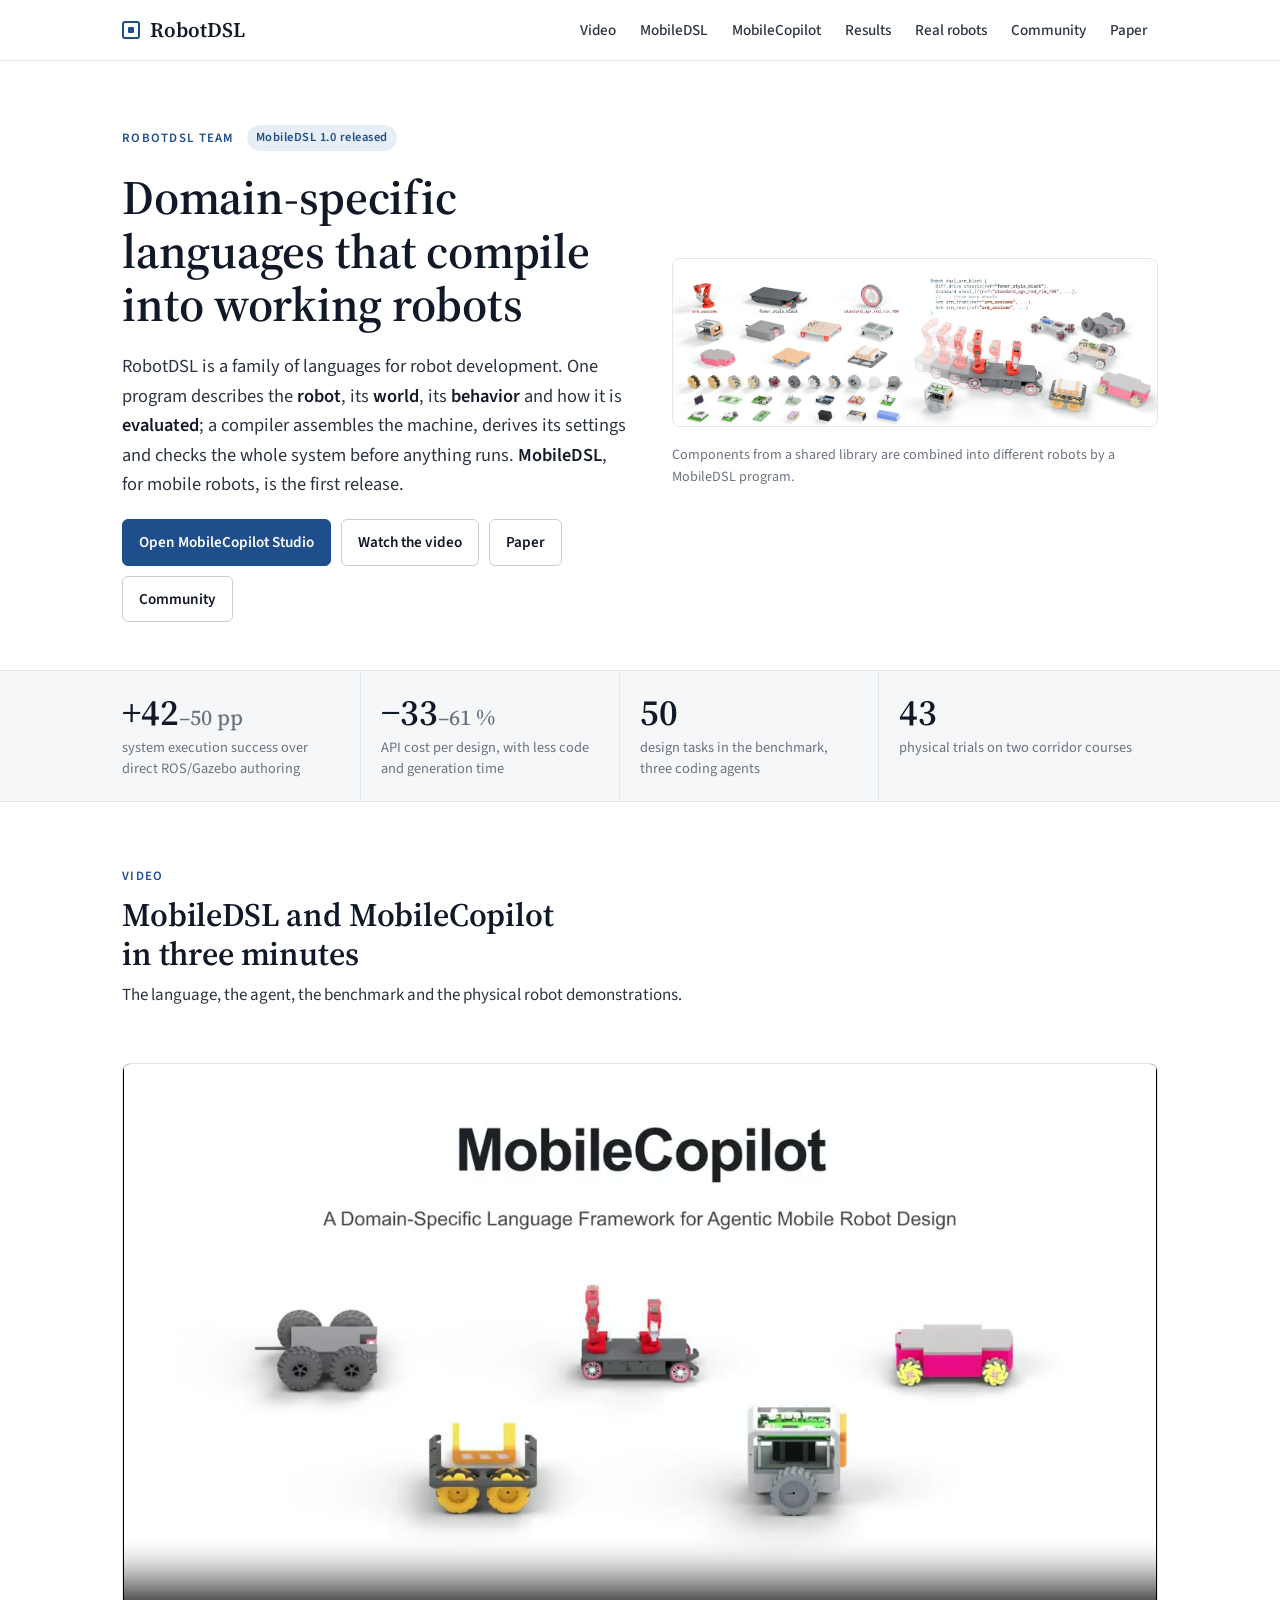
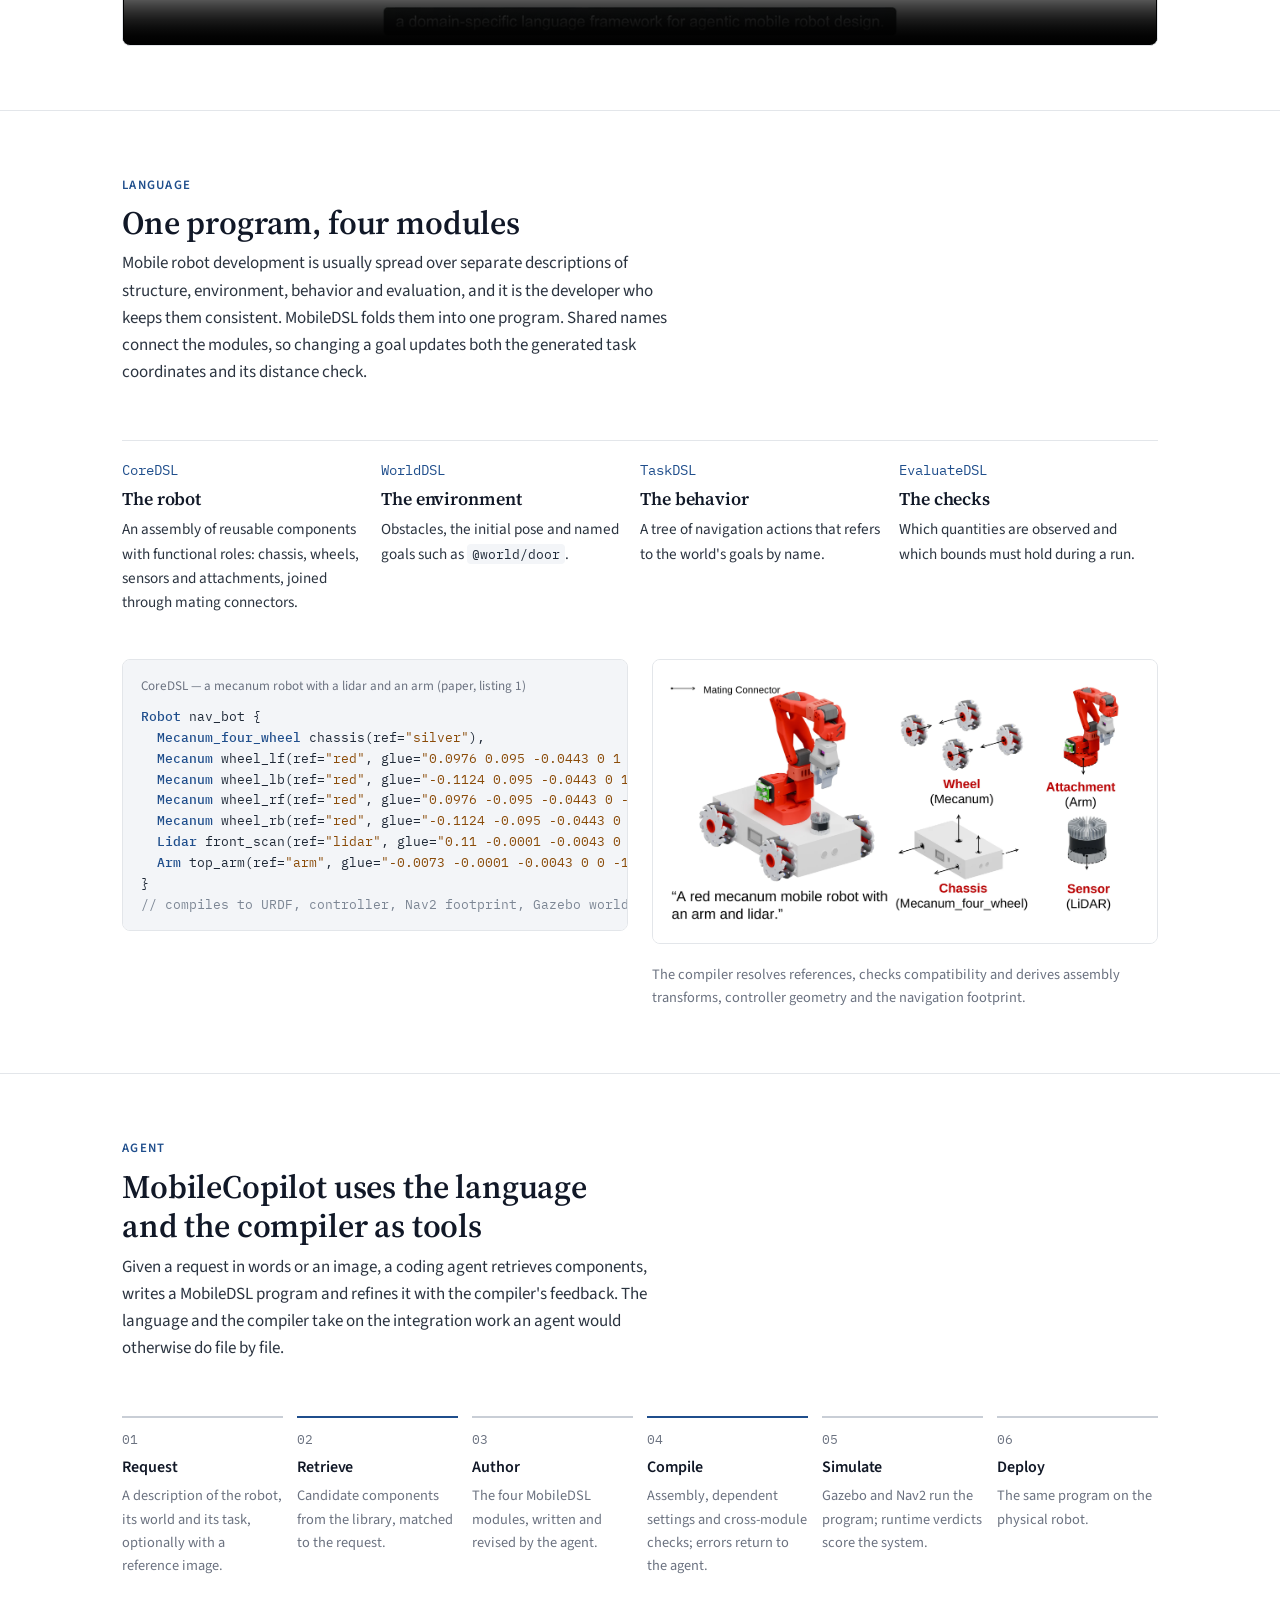
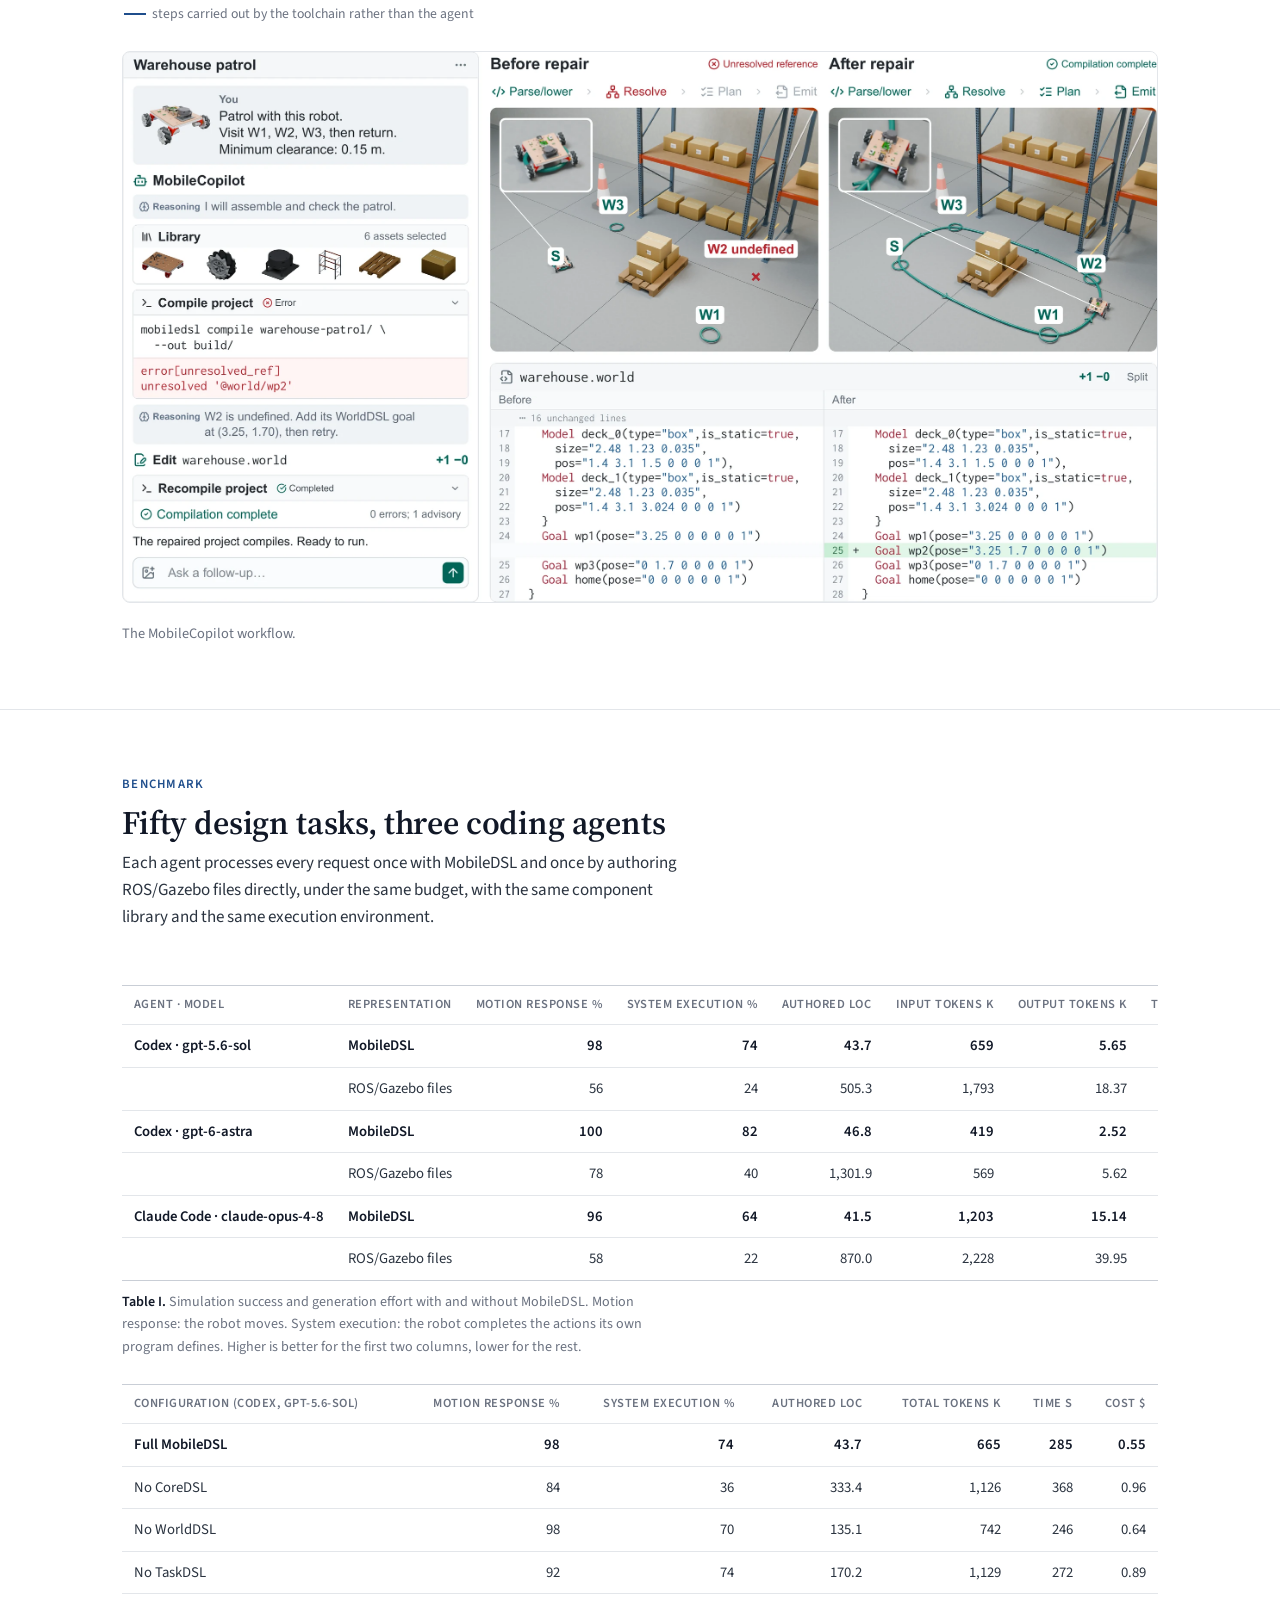
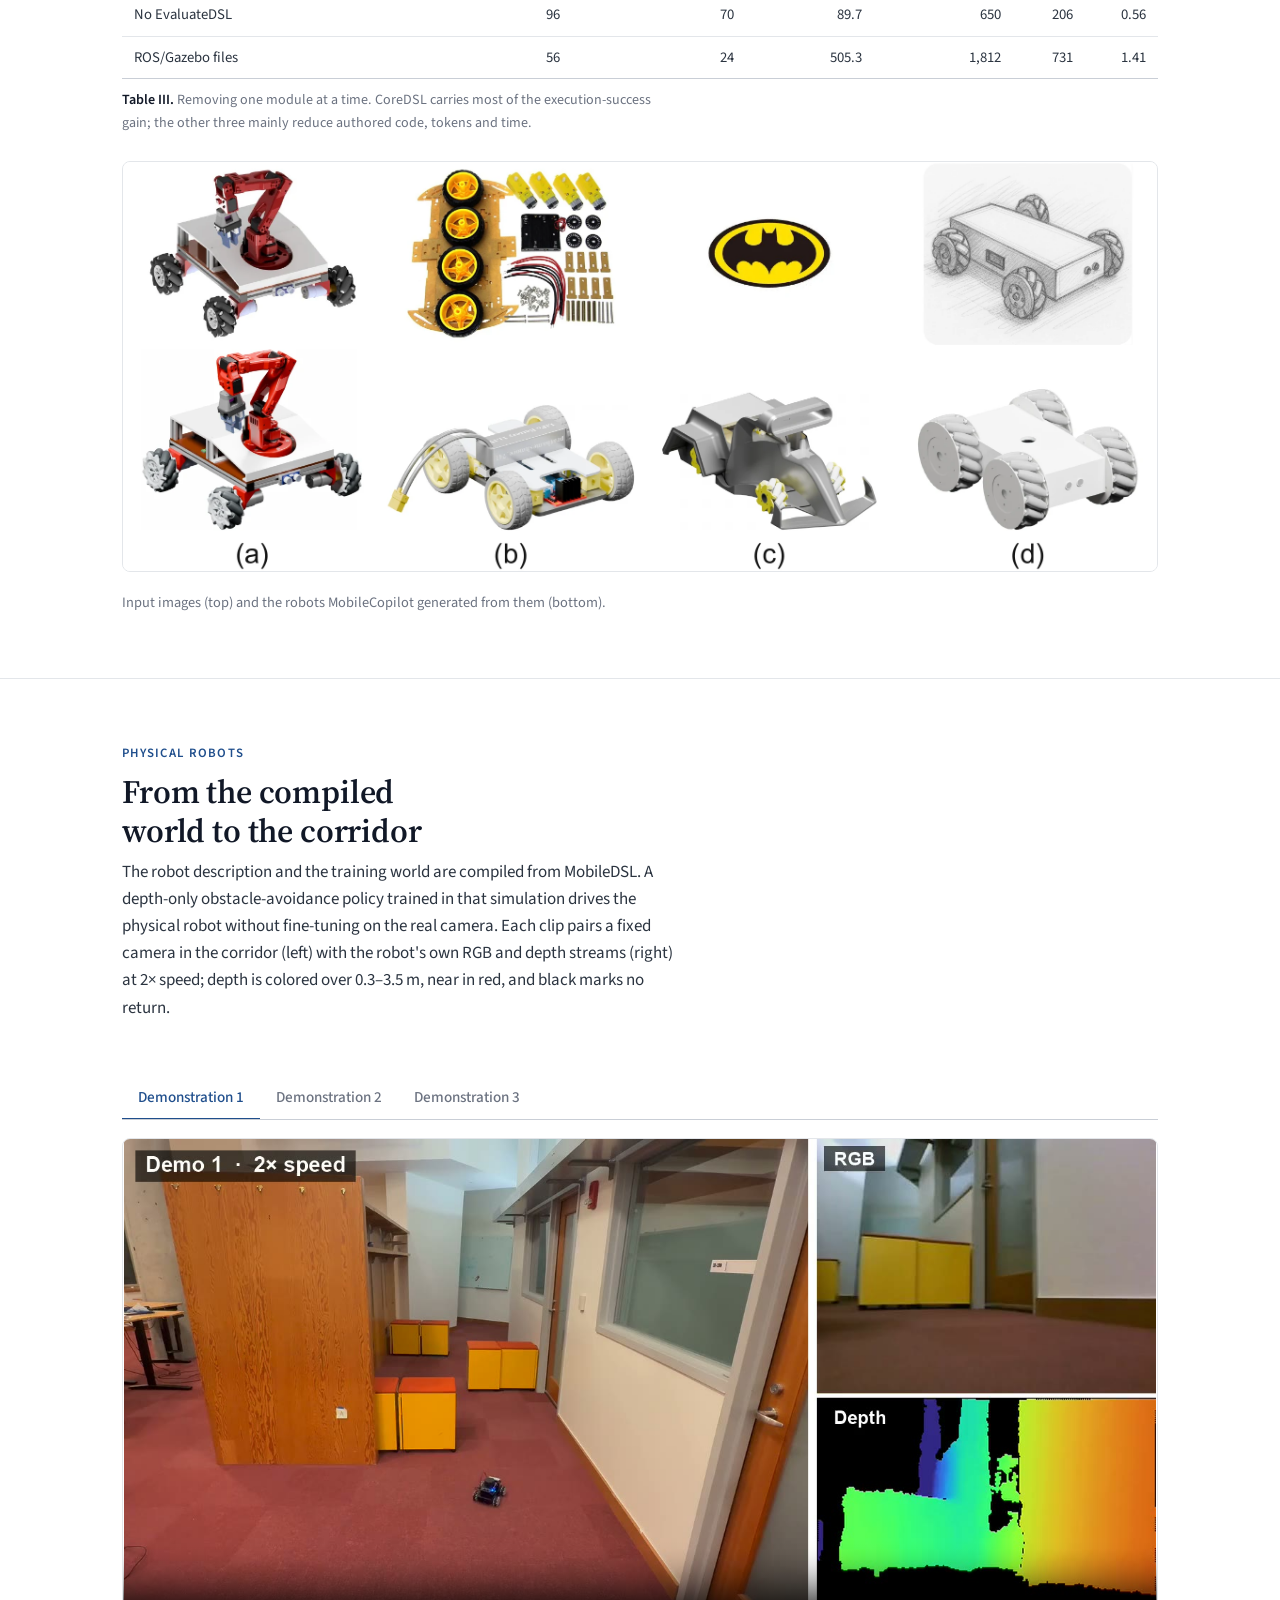
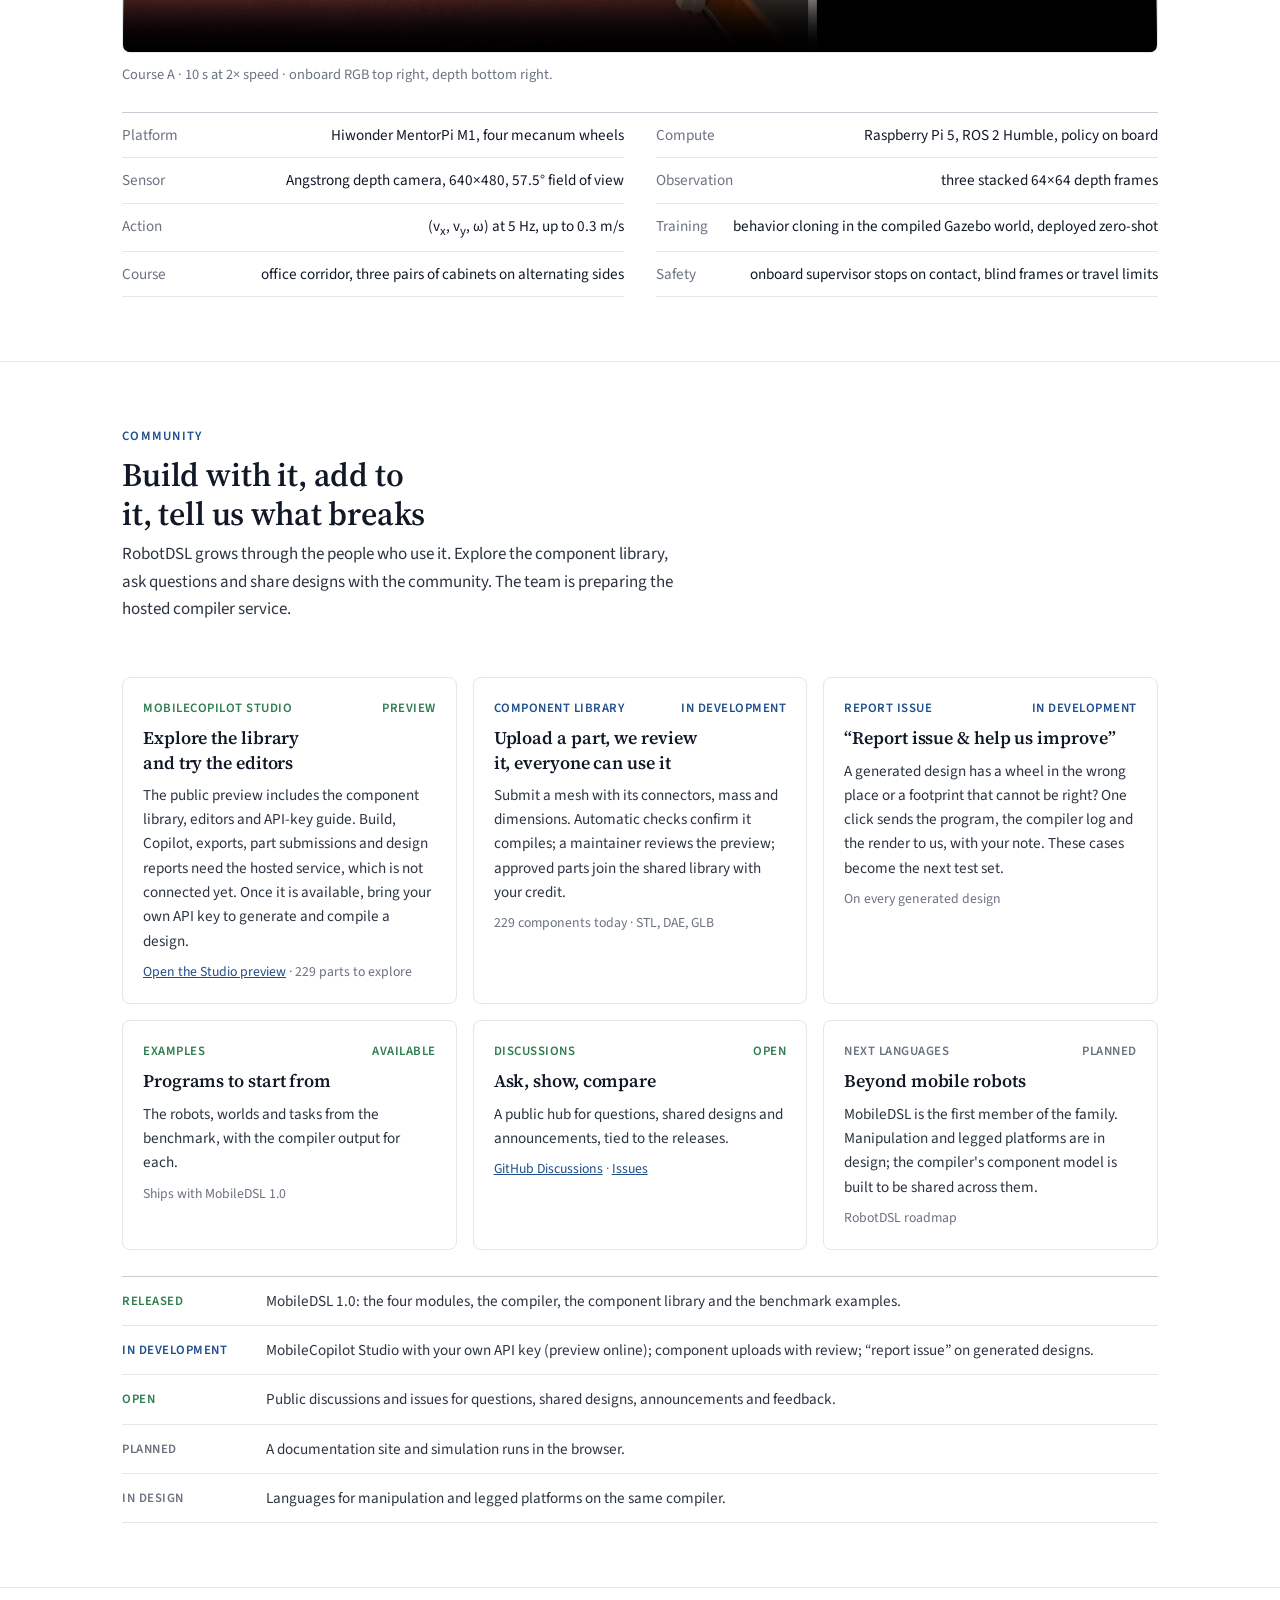
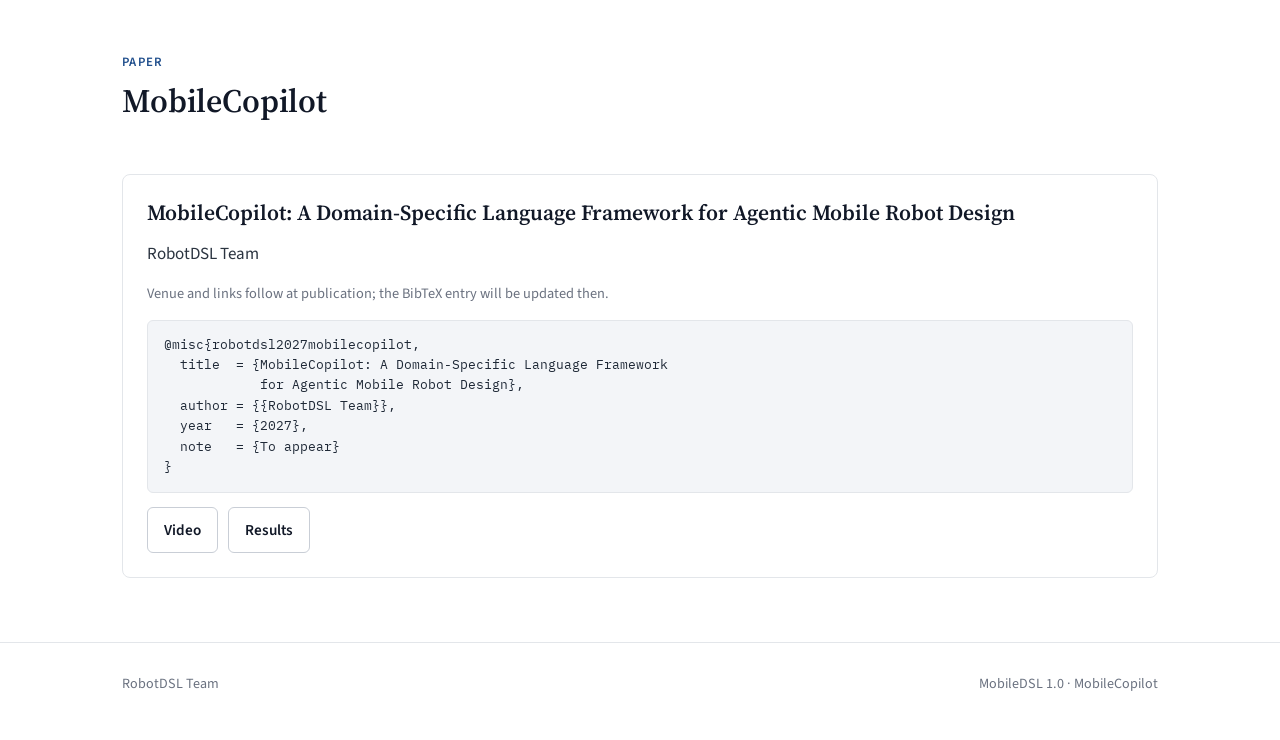
==== commit 1e0bd01f: "Fix release page and rebuild Studio with reviewed UI corrections" ====
--- a/index.html
+++ b/index.html
@@ -56,14 +56,20 @@
   .wrap { max-width: 1080px; margin: 0 auto; padding-inline: 22px; }
   /* nav */
   .nav { position: sticky; top: env(safe-area-inset-top, 0px); z-index: 20; background: color-mix(in srgb, var(--ground) 92%, transparent); backdrop-filter: blur(8px); -webkit-backdrop-filter: blur(8px); border-bottom: 1px solid var(--line); }
-  .nav .wrap { display: flex; align-items: center; gap: 18px; height: 60px; }
+  .nav .wrap { display: flex; align-items: center; gap: 18px; min-height: 60px; }
   .brand { font-family: var(--serif); font-weight: 600; font-size: 1.3rem; color: var(--ink); text-decoration: none; display: flex; align-items: center; gap: 10px; }
   .brand .mark { width: 18px; height: 18px; border: 2px solid var(--accent); border-radius: 3px; position: relative; }
   .brand .mark::after { content: ""; position: absolute; inset: 4px; background: var(--accent); border-radius: 1px; }
   .nav nav { margin-left: auto; display: flex; gap: 2px; flex-wrap: wrap; justify-content: flex-end; }
   .nav nav a { font-size: .95rem; font-weight: 500; text-decoration: none; padding: 8px 11px; border-radius: 6px; color: var(--text); }
   .nav nav a:hover, .nav nav a:focus-visible { color: var(--accent); background: var(--accent-soft); outline: none; }
-  @media (max-width: 720px) { .nav nav a:nth-child(n+4) { display: none; } }
+  @media (max-width: 720px) {
+    .nav .wrap { flex-wrap: wrap; gap: 0; padding-top: 10px; }
+    .nav nav { width: 100%; margin-left: 0; flex-wrap: nowrap; justify-content: flex-start; overflow-x: auto; }
+    .nav nav a { flex: 0 0 auto; }
+  }
+  section[id] { scroll-margin-top: 76px; }
+  @media (max-width: 720px) { section[id] { scroll-margin-top: 108px; } }
   /* hero */
   .hero .wrap { padding-block: 64px 48px; display: grid; grid-template-columns: 1.05fr 1fr; gap: 40px; align-items: center; }
   @media (max-width: 860px) { .hero .wrap { grid-template-columns: 1fr; padding-block: 44px 36px; gap: 26px; } }
@@ -99,7 +105,8 @@
   figure { margin: 0; }
   figure img { width: 100%; height: auto; border-radius: 8px; border: 1px solid var(--line); background: #fff; }
   figcaption { margin-top: 10px; font-size: .9rem; color: var(--muted); }
-  .stack { display: grid; gap: 26px; }
+  .stack { display: grid; grid-template-columns: minmax(0, 1fr); gap: 26px; }
+  .stack > *, .two > * { min-width: 0; }
   .two { display: grid; grid-template-columns: 1fr 1fr; gap: 24px; align-items: start; }
   @media (max-width: 820px) { .two { grid-template-columns: 1fr; } }
   /* modules */
@@ -109,7 +116,8 @@
   .module p { font-size: .95rem; }
   @media (max-width: 820px) { .modules { grid-template-columns: 1fr 1fr; } }
   @media (max-width: 460px) { .modules { grid-template-columns: 1fr; } }
-  .code { background: var(--code); color: var(--code-ink); border: 1px solid var(--line); border-radius: 8px; padding: 16px 18px; overflow-x: auto; font-family: var(--mono); font-size: .84rem; line-height: 1.55; }
+  .code { background: var(--code); color: var(--code-ink); border: 1px solid var(--line); border-radius: 8px; padding: 16px 18px; overflow-x: auto; white-space: pre; font-family: var(--mono); font-size: .84rem; line-height: 1.55; }
+  .code .cap { white-space: normal; }
   .code .k { color: var(--code-key); font-weight: 500; } .code .s { color: var(--code-str); } .code .c { color: var(--code-c); }
   .code .cap { font-family: var(--sans); font-size: .82rem; color: var(--muted); margin-bottom: 10px; }
   /* pipeline */
@@ -134,7 +142,7 @@
   .tablecap { font-size: .88rem; color: var(--muted); margin-top: 10px; max-width: 80ch; }
   .tablecap b { color: var(--ink); font-weight: 600; }
   /* demos */
-  .tabs { display: flex; gap: 0; border-bottom: 1px solid var(--line-strong); }
+  .tabs { display: flex; gap: 0; overflow-x: auto; border-bottom: 1px solid var(--line-strong); }
   .tab { font-family: var(--sans); font-size: .95rem; font-weight: 500; padding: 10px 16px; border: 0; border-bottom: 2px solid transparent; margin-bottom: -1px; background: none; color: var(--muted); cursor: pointer; }
   .tab[aria-selected="true"] { color: var(--accent); border-bottom-color: var(--accent); }
   .tab:focus-visible { outline: 2px solid var(--accent); outline-offset: 2px; }
@@ -355,9 +363,9 @@
 <section class="block" id="community">
   <div class="wrap stack">
     <div class="head"><span class="eyebrow">Community</span><h2>Build with it, add to it, tell us what breaks</h2>
-      <p>RobotDSL grows through the people who use it. The toolchain is hosted by the team; the library, the examples and the discussion are open to everyone.</p></div>
+      <p>RobotDSL grows through the people who use it. Explore the component library, ask questions and share designs with the community. The team is preparing the hosted compiler service.</p></div>
     <div class="cards">
-      <div class="card"><span class="status now">MobileCopilot Studio <span>Preview</span></span><h3>Bring your own API key and design a robot</h3><p>Describe a robot or drop in an image, watch MobileCopilot retrieve parts and write the program, compile it and view the result in 3D. Your key stays in your browser and is used only for your own requests; a built-in guide shows how to get a key from OpenAI, Anthropic or Google.</p><span class="how"><a href="studio/">Open the Studio preview</a> · design → compile → preview</span></div>
+      <div class="card"><span class="status now">MobileCopilot Studio <span>Preview</span></span><h3>Explore the library and try the editors</h3><p>The public preview includes the component library, editors and API-key guide. Build, Copilot, exports, part submissions and design reports need the hosted service, which is not connected yet. Once it is available, bring your own API key to generate and compile a design.</p><span class="how"><a href="studio/">Open the Studio preview</a> · 229 parts to explore</span></div>
       <div class="card"><span class="status build">Component library <span>In development</span></span><h3>Upload a part, we review it, everyone can use it</h3><p>Submit a mesh with its connectors, mass and dimensions. Automatic checks confirm it compiles; a maintainer reviews the preview; approved parts join the shared library with your credit.</p><span class="how">229 components today · STL, DAE, GLB</span></div>
       <div class="card"><span class="status build">Report issue <span>In development</span></span><h3>“Report issue &amp; help us improve”</h3><p>A generated design has a wheel in the wrong place or a footprint that cannot be right? One click sends the program, the compiler log and the render to us, with your note. These cases become the next test set.</p><span class="how">On every generated design</span></div>
       <div class="card"><span class="status now">Examples <span>Available</span></span><h3>Programs to start from</h3><p>The robots, worlds and tasks from the benchmark, with the compiler output for each.</p><span class="how">Ships with MobileDSL 1.0</span></div>
@@ -367,7 +375,8 @@
     <div class="road" aria-label="Roadmap">
       <div class="done"><span class="st">Released</span><span>MobileDSL 1.0: the four modules, the compiler, the component library and the benchmark examples.</span></div>
       <div class="now"><span class="st">In development</span><span>MobileCopilot Studio with your own API key (preview online); component uploads with review; “report issue” on generated designs.</span></div>
-      <div><span class="st">Planned</span><span>Public discussions, a documentation site, simulation runs in the browser.</span></div>
+      <div class="done"><span class="st">Open</span><span>Public discussions and issues for questions, shared designs, announcements and feedback.</span></div>
+      <div><span class="st">Planned</span><span>A documentation site and simulation runs in the browser.</span></div>
       <div><span class="st">In design</span><span>Languages for manipulation and legged platforms on the same compiler.</span></div>
     </div>
   </div>
@@ -388,7 +397,7 @@
   note   = {To appear}
 }</div>
       <div class="cta">
-        <a class="btn" href="#real">Video</a>
+        <a class="btn" href="#video">Video</a>
         <a class="btn" href="#results">Results</a>
       </div>
     </div>
@@ -409,13 +418,28 @@
       tabs.forEach(function (t) {
         var on = t.id === id;
         t.setAttribute('aria-selected', on ? 'true' : 'false');
+        t.tabIndex = on ? 0 : -1;
         var panel = document.getElementById(t.getAttribute('aria-controls'));
         panel.hidden = !on;
         var v = panel.querySelector('video');
         if (!on && v) { v.pause(); }
       });
     }
-    tabs.forEach(function (t) { t.addEventListener('click', function () { show(t.id); }); });
+    tabs.forEach(function (t, index) {
+      t.addEventListener('click', function () { show(t.id); });
+      t.addEventListener('keydown', function (event) {
+        var next;
+        if (event.key === 'ArrowRight') next = (index + 1) % tabs.length;
+        else if (event.key === 'ArrowLeft') next = (index + tabs.length - 1) % tabs.length;
+        else if (event.key === 'Home') next = 0;
+        else if (event.key === 'End') next = tabs.length - 1;
+        else return;
+        event.preventDefault();
+        show(tabs[next].id);
+        tabs[next].focus();
+      });
+    });
+    show('tab-1');
   })();
 </script>
 
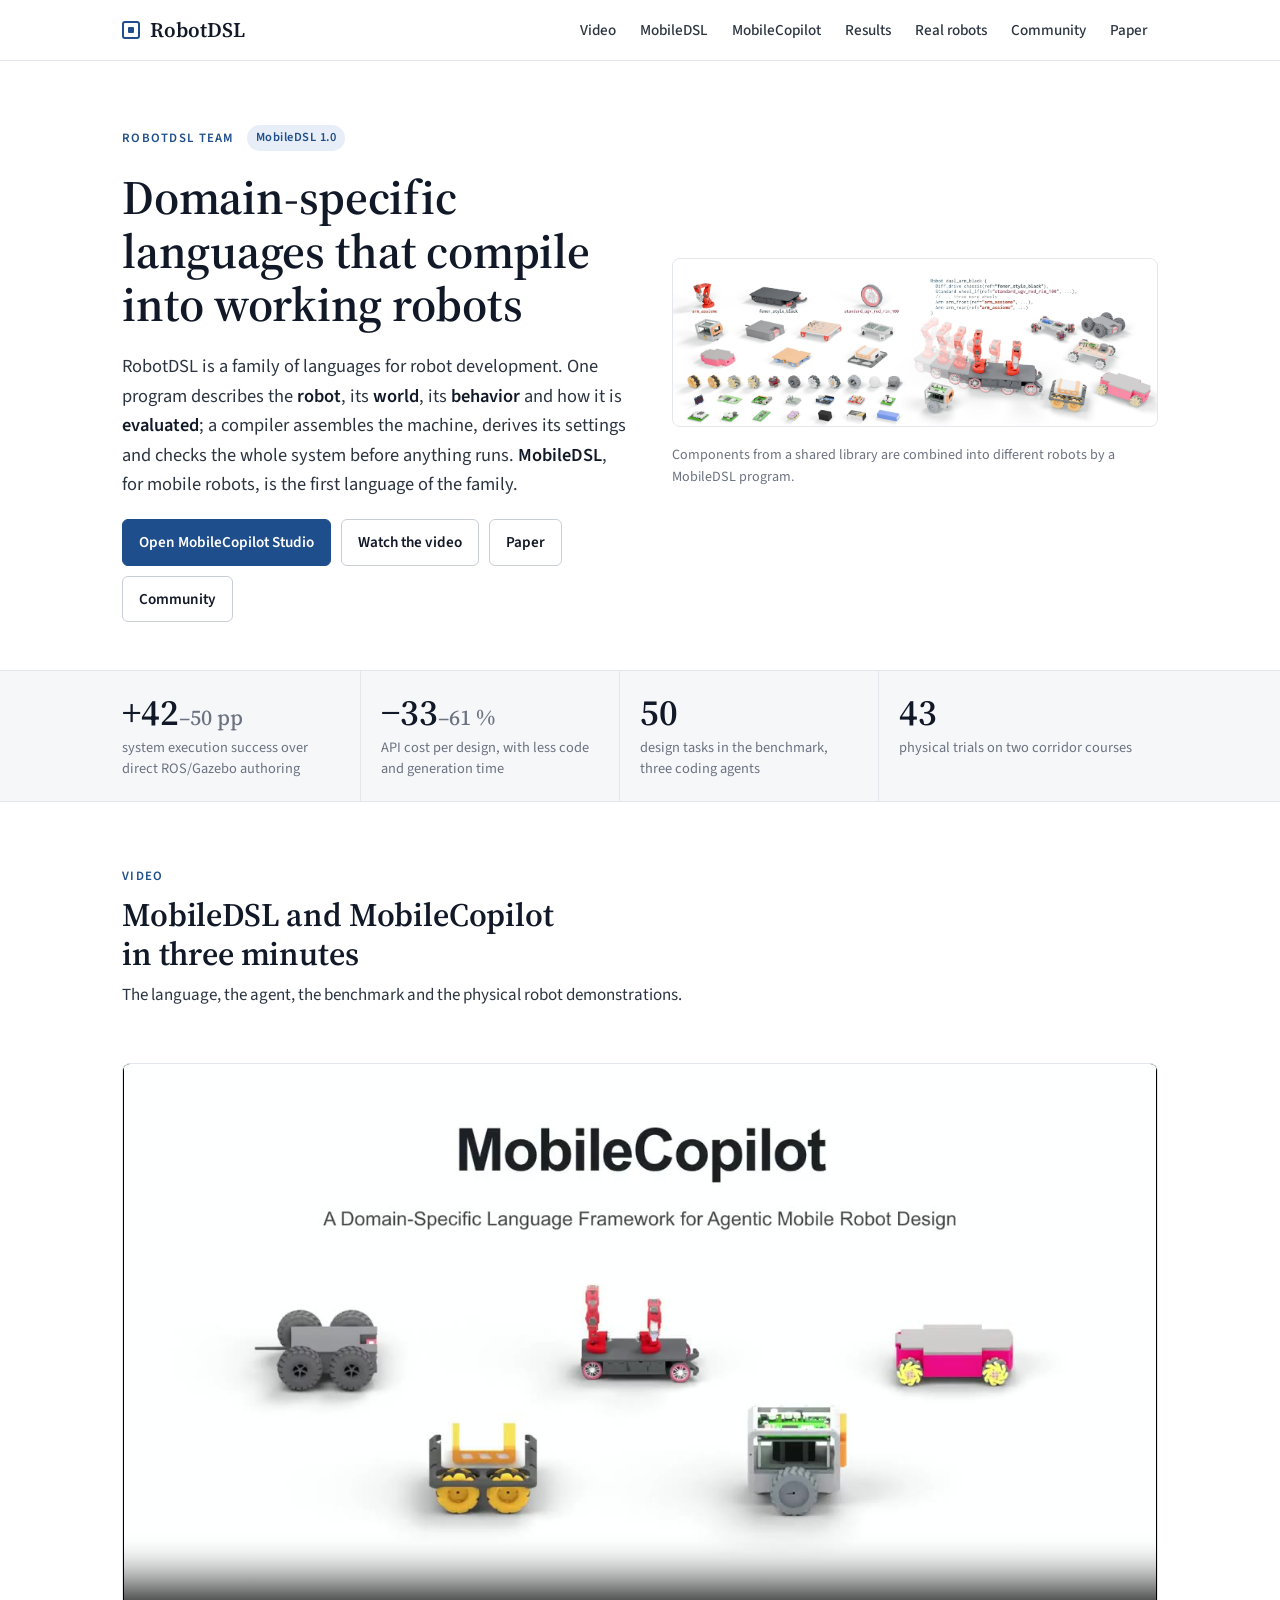
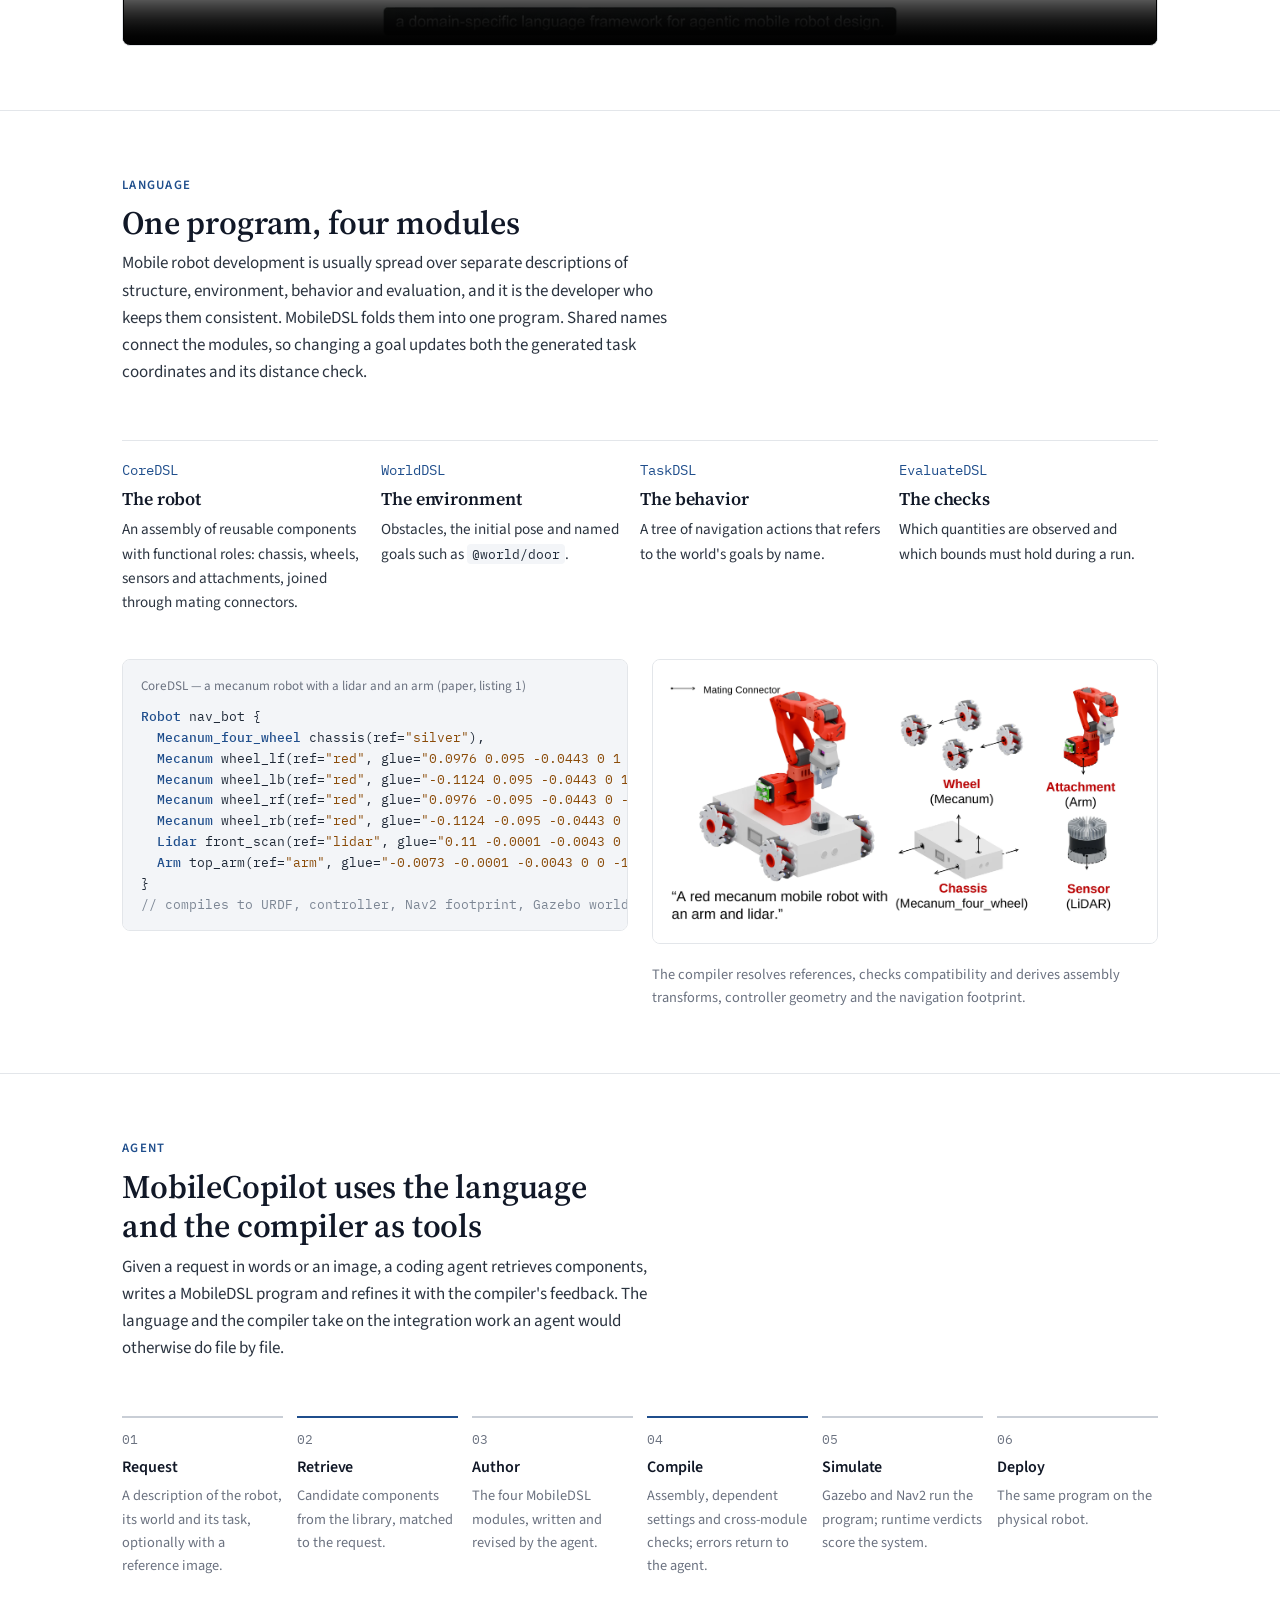
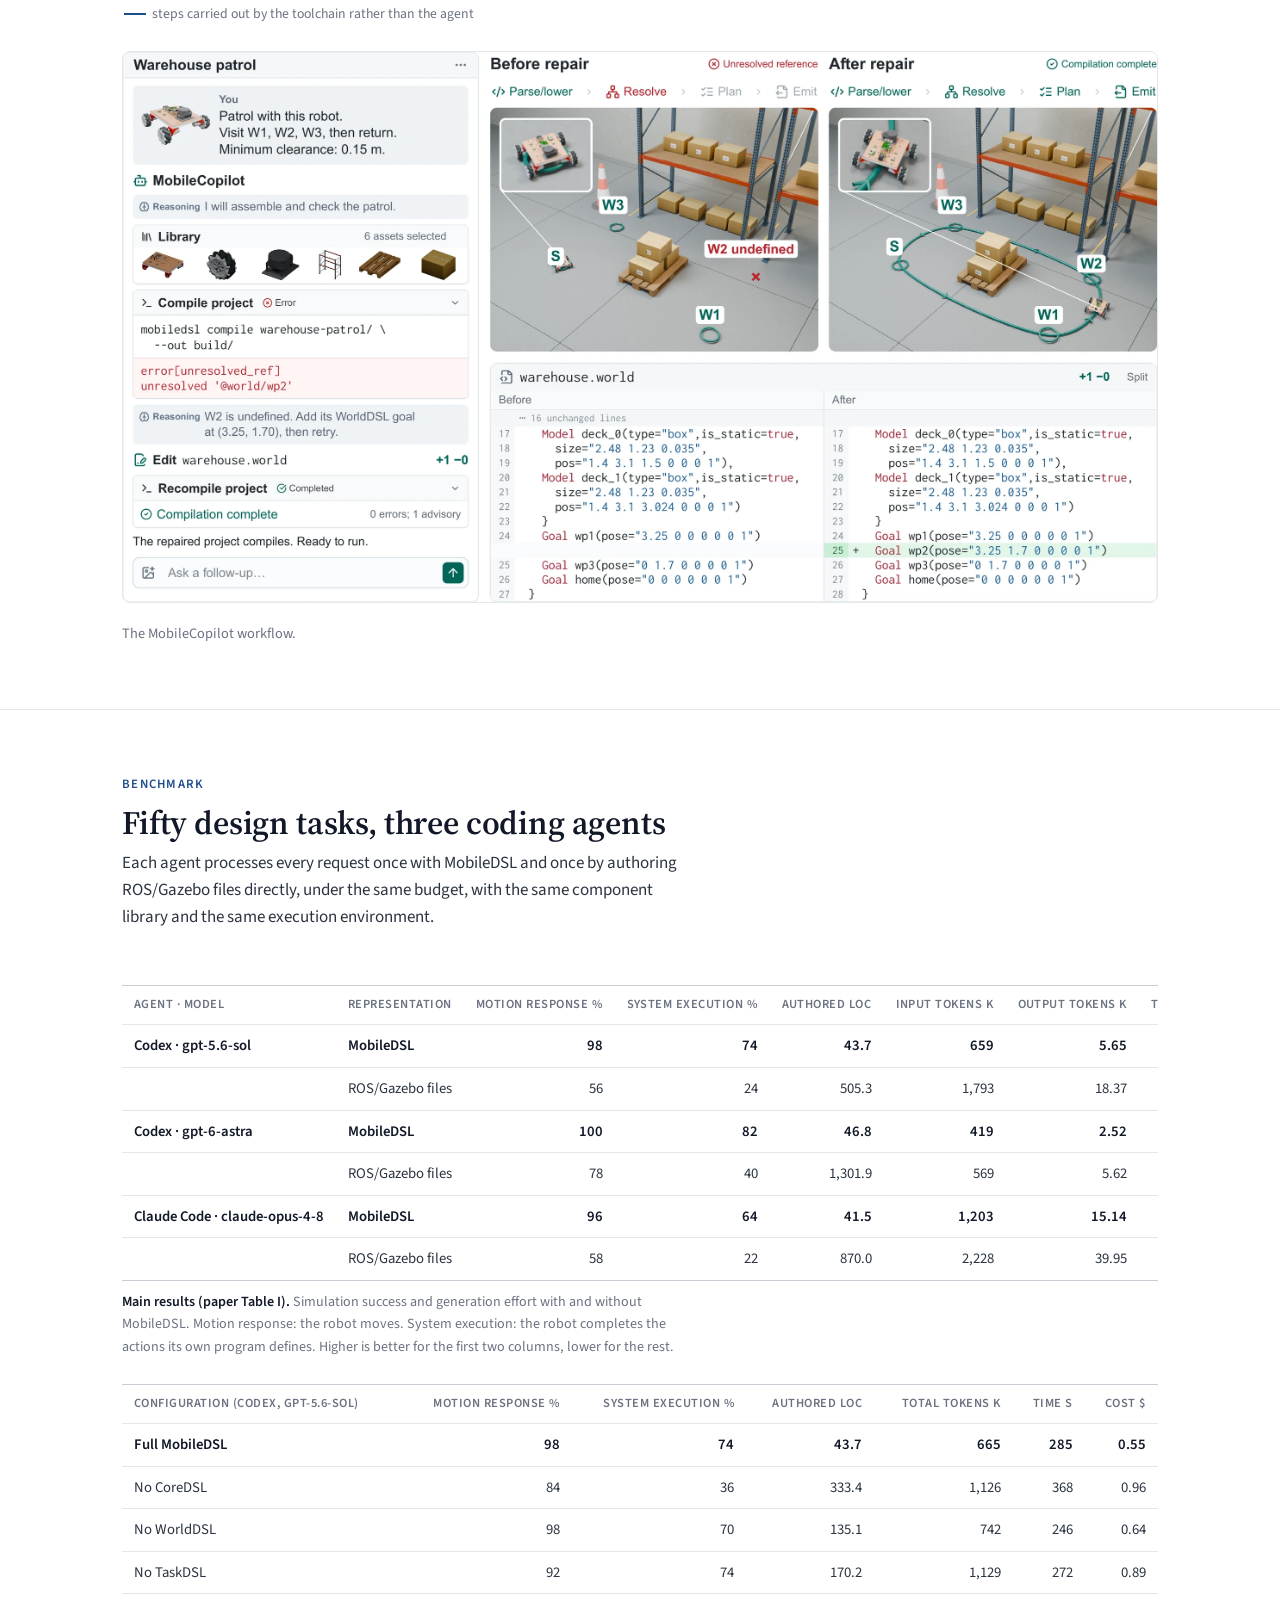
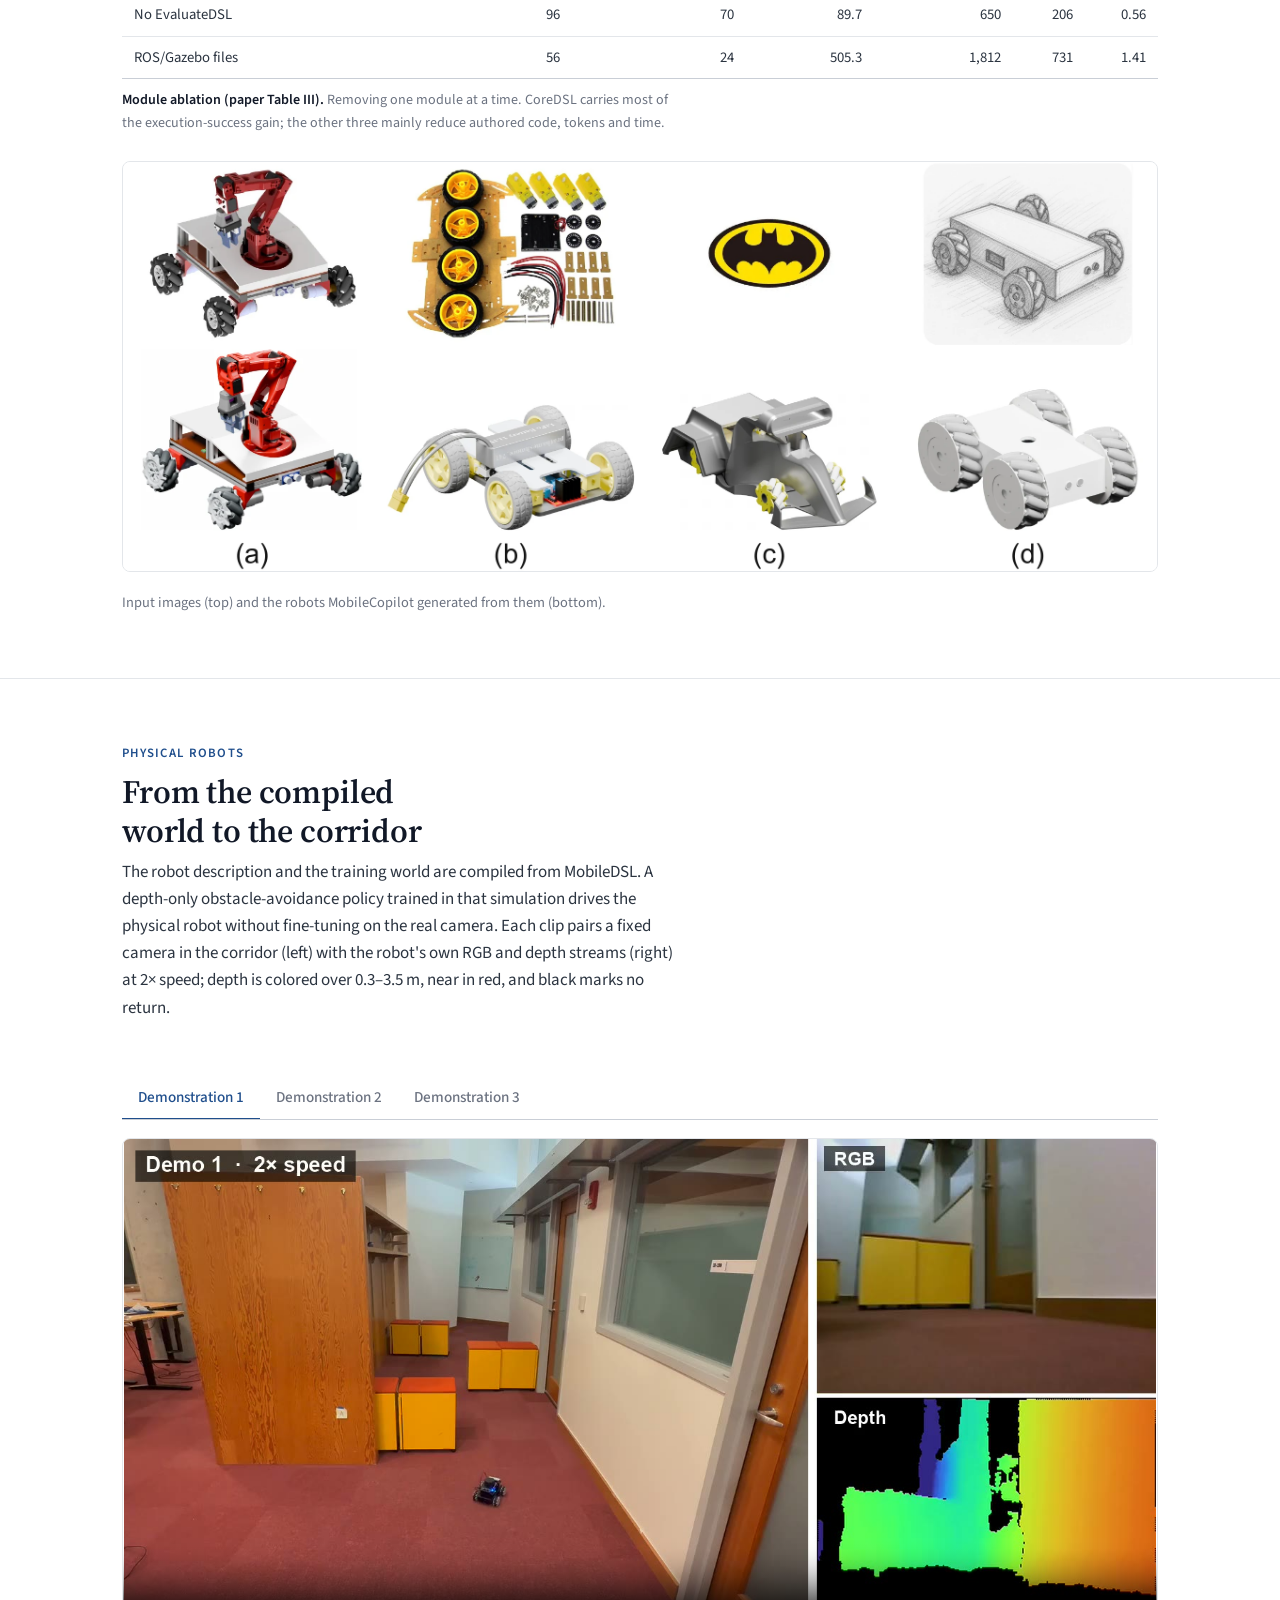
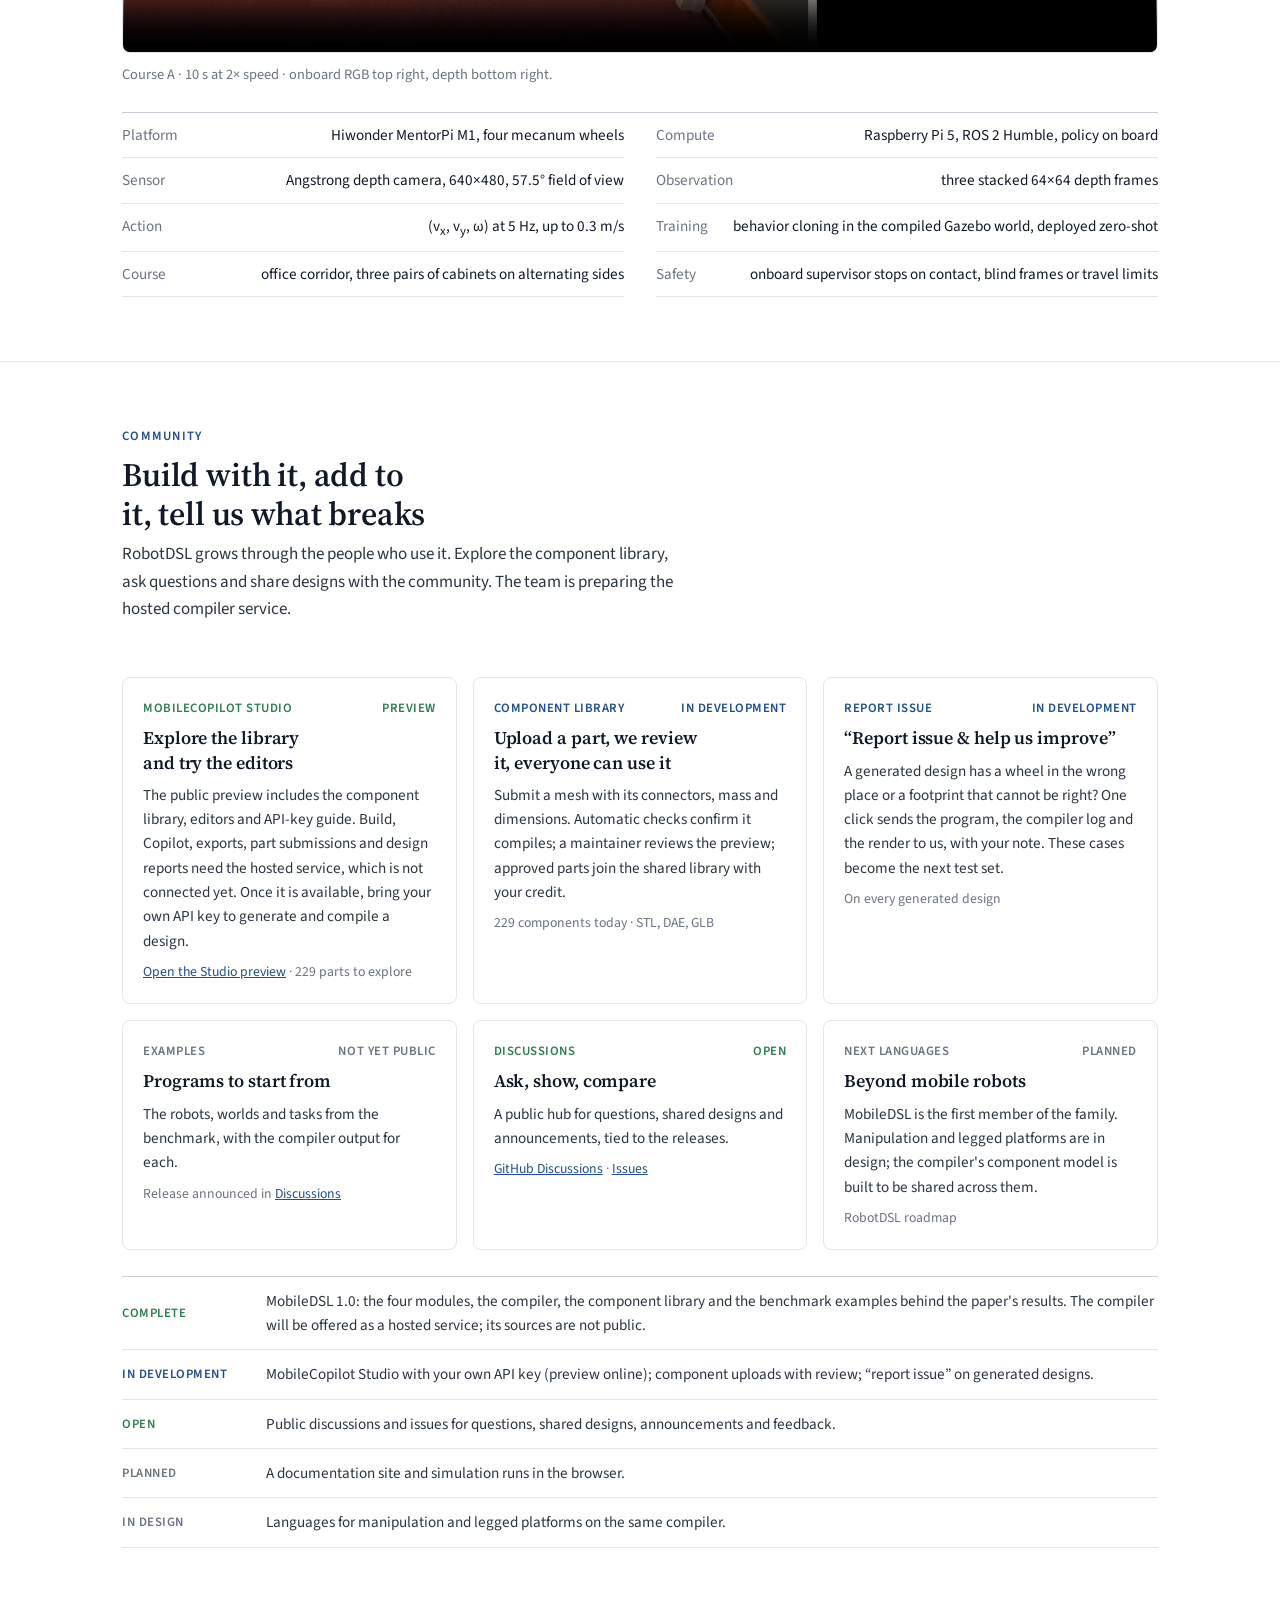
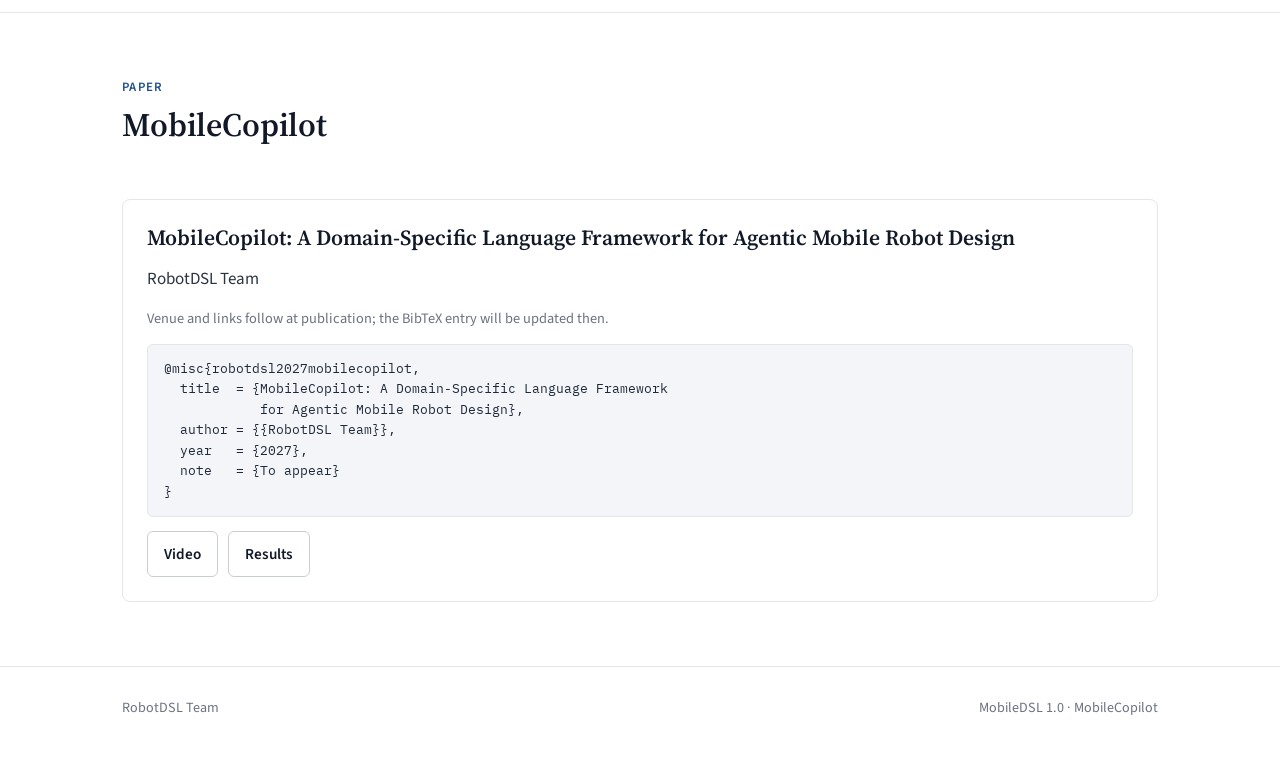
==== commit 104d9355: "Keep API keys off the static host, align release wording, add sharing metadata and contribution guid" ====
--- a/index.html
+++ b/index.html
@@ -3,7 +3,17 @@
 <head>
 <meta charset="utf-8">
 <meta name="viewport" content="width=device-width, initial-scale=1, viewport-fit=cover">
-<meta name="description" content="RobotDSL: domain-specific languages and an LLM copilot for designing robots. MobileDSL is the first release; MobileCopilot Studio lets you design a mobile robot with your own API key.">
+<meta name="description" content="RobotDSL: domain-specific languages and an LLM copilot for designing robots. MobileDSL is the first language; MobileCopilot Studio lets you design a mobile robot with your own API key.">
+<meta property="og:type" content="website">
+<meta property="og:site_name" content="RobotDSL">
+<meta property="og:title" content="RobotDSL: domain-specific languages that compile into working robots">
+<meta property="og:description" content="MobileDSL and MobileCopilot: one program describes the robot, its world, its behavior and its checks; a compiler turns it into a working system. Try the MobileCopilot Studio preview.">
+<meta property="og:url" content="https://mit-cdfg.github.io/robotdsl-site/">
+<meta property="og:image" content="https://mit-cdfg.github.io/robotdsl-site/assets/og_image.jpg">
+<meta property="og:image:width" content="1200">
+<meta property="og:image:height" content="630">
+<meta property="og:image:alt" content="MobileCopilot title card with five generated mobile robots">
+<meta name="twitter:card" content="summary_large_image">
 <link rel="icon" href="data:image/svg+xml,%3Csvg xmlns='http://www.w3.org/2000/svg' viewBox='0 0 32 32'%3E%3Crect width='32' height='32' rx='6' fill='%231f4e8c'/%3E%3Crect x='10' y='10' width='12' height='12' fill='white'/%3E%3C/svg%3E">
 <style>img,video{max-width:100%}[hidden]{display:none!important}</style>
 <title>RobotDSL</title>
@@ -196,9 +206,9 @@
 <section class="hero" id="top">
   <div class="wrap">
     <div class="text">
-      <p class="eyebrow">RobotDSL Team <span class="tag">MobileDSL 1.0 released</span></p>
+      <p class="eyebrow">RobotDSL Team <span class="tag">MobileDSL 1.0</span></p>
       <h1>Domain-specific languages that compile into working robots</h1>
-      <p class="lede">RobotDSL is a family of languages for robot development. One program describes the <b>robot</b>, its <b>world</b>, its <b>behavior</b> and how it is <b>evaluated</b>; a compiler assembles the machine, derives its settings and checks the whole system before anything runs. <b>MobileDSL</b>, for mobile robots, is the first release.</p>
+      <p class="lede">RobotDSL is a family of languages for robot development. One program describes the <b>robot</b>, its <b>world</b>, its <b>behavior</b> and how it is <b>evaluated</b>; a compiler assembles the machine, derives its settings and checks the whole system before anything runs. <b>MobileDSL</b>, for mobile robots, is the first language of the family.</p>
       <div class="cta">
         <a class="btn primary" href="studio/">Open MobileCopilot Studio</a>
         <a class="btn" href="#video">Watch the video</a>
@@ -299,7 +309,7 @@
           </tbody>
         </table>
       </div>
-      <p class="tablecap"><b>Table I.</b> Simulation success and generation effort with and without MobileDSL. Motion response: the robot moves. System execution: the robot completes the actions its own program defines. Higher is better for the first two columns, lower for the rest.</p>
+      <p class="tablecap"><b>Main results (paper Table I).</b> Simulation success and generation effort with and without MobileDSL. Motion response: the robot moves. System execution: the robot completes the actions its own program defines. Higher is better for the first two columns, lower for the rest.</p>
     </div>
     <div>
       <div class="tablewrap">
@@ -315,7 +325,7 @@
           </tbody>
         </table>
       </div>
-      <p class="tablecap"><b>Table III.</b> Removing one module at a time. CoreDSL carries most of the execution-success gain; the other three mainly reduce authored code, tokens and time.</p>
+      <p class="tablecap"><b>Module ablation (paper Table III).</b> Removing one module at a time. CoreDSL carries most of the execution-success gain; the other three mainly reduce authored code, tokens and time.</p>
     </div>
     <figure>
       <img src="assets/fig_generated_designs.webp" width="2198" height="871" alt="Input images and the robot designs generated from them">
@@ -368,12 +378,12 @@
       <div class="card"><span class="status now">MobileCopilot Studio <span>Preview</span></span><h3>Explore the library and try the editors</h3><p>The public preview includes the component library, editors and API-key guide. Build, Copilot, exports, part submissions and design reports need the hosted service, which is not connected yet. Once it is available, bring your own API key to generate and compile a design.</p><span class="how"><a href="studio/">Open the Studio preview</a> · 229 parts to explore</span></div>
       <div class="card"><span class="status build">Component library <span>In development</span></span><h3>Upload a part, we review it, everyone can use it</h3><p>Submit a mesh with its connectors, mass and dimensions. Automatic checks confirm it compiles; a maintainer reviews the preview; approved parts join the shared library with your credit.</p><span class="how">229 components today · STL, DAE, GLB</span></div>
       <div class="card"><span class="status build">Report issue <span>In development</span></span><h3>“Report issue &amp; help us improve”</h3><p>A generated design has a wheel in the wrong place or a footprint that cannot be right? One click sends the program, the compiler log and the render to us, with your note. These cases become the next test set.</p><span class="how">On every generated design</span></div>
-      <div class="card"><span class="status now">Examples <span>Available</span></span><h3>Programs to start from</h3><p>The robots, worlds and tasks from the benchmark, with the compiler output for each.</p><span class="how">Ships with MobileDSL 1.0</span></div>
+      <div class="card"><span class="status">Examples <span>Not yet public</span></span><h3>Programs to start from</h3><p>The robots, worlds and tasks from the benchmark, with the compiler output for each.</p><span class="how">Release announced in <a href="https://github.com/MIT-CDFG/robotdsl-site/discussions">Discussions</a></span></div>
       <div class="card"><span class="status now">Discussions <span>Open</span></span><h3>Ask, show, compare</h3><p>A public hub for questions, shared designs and announcements, tied to the releases.</p><span class="how"><a href="https://github.com/MIT-CDFG/robotdsl-site/discussions">GitHub Discussions</a> · <a href="https://github.com/MIT-CDFG/robotdsl-site/issues">Issues</a></span></div>
       <div class="card"><span class="status">Next languages <span>Planned</span></span><h3>Beyond mobile robots</h3><p>MobileDSL is the first member of the family. Manipulation and legged platforms are in design; the compiler's component model is built to be shared across them.</p><span class="how">RobotDSL roadmap</span></div>
     </div>
     <div class="road" aria-label="Roadmap">
-      <div class="done"><span class="st">Released</span><span>MobileDSL 1.0: the four modules, the compiler, the component library and the benchmark examples.</span></div>
+      <div class="done"><span class="st">Complete</span><span>MobileDSL 1.0: the four modules, the compiler, the component library and the benchmark examples behind the paper's results. The compiler will be offered as a hosted service; its sources are not public.</span></div>
       <div class="now"><span class="st">In development</span><span>MobileCopilot Studio with your own API key (preview online); component uploads with review; “report issue” on generated designs.</span></div>
       <div class="done"><span class="st">Open</span><span>Public discussions and issues for questions, shared designs, announcements and feedback.</span></div>
       <div><span class="st">Planned</span><span>A documentation site and simulation runs in the browser.</span></div>
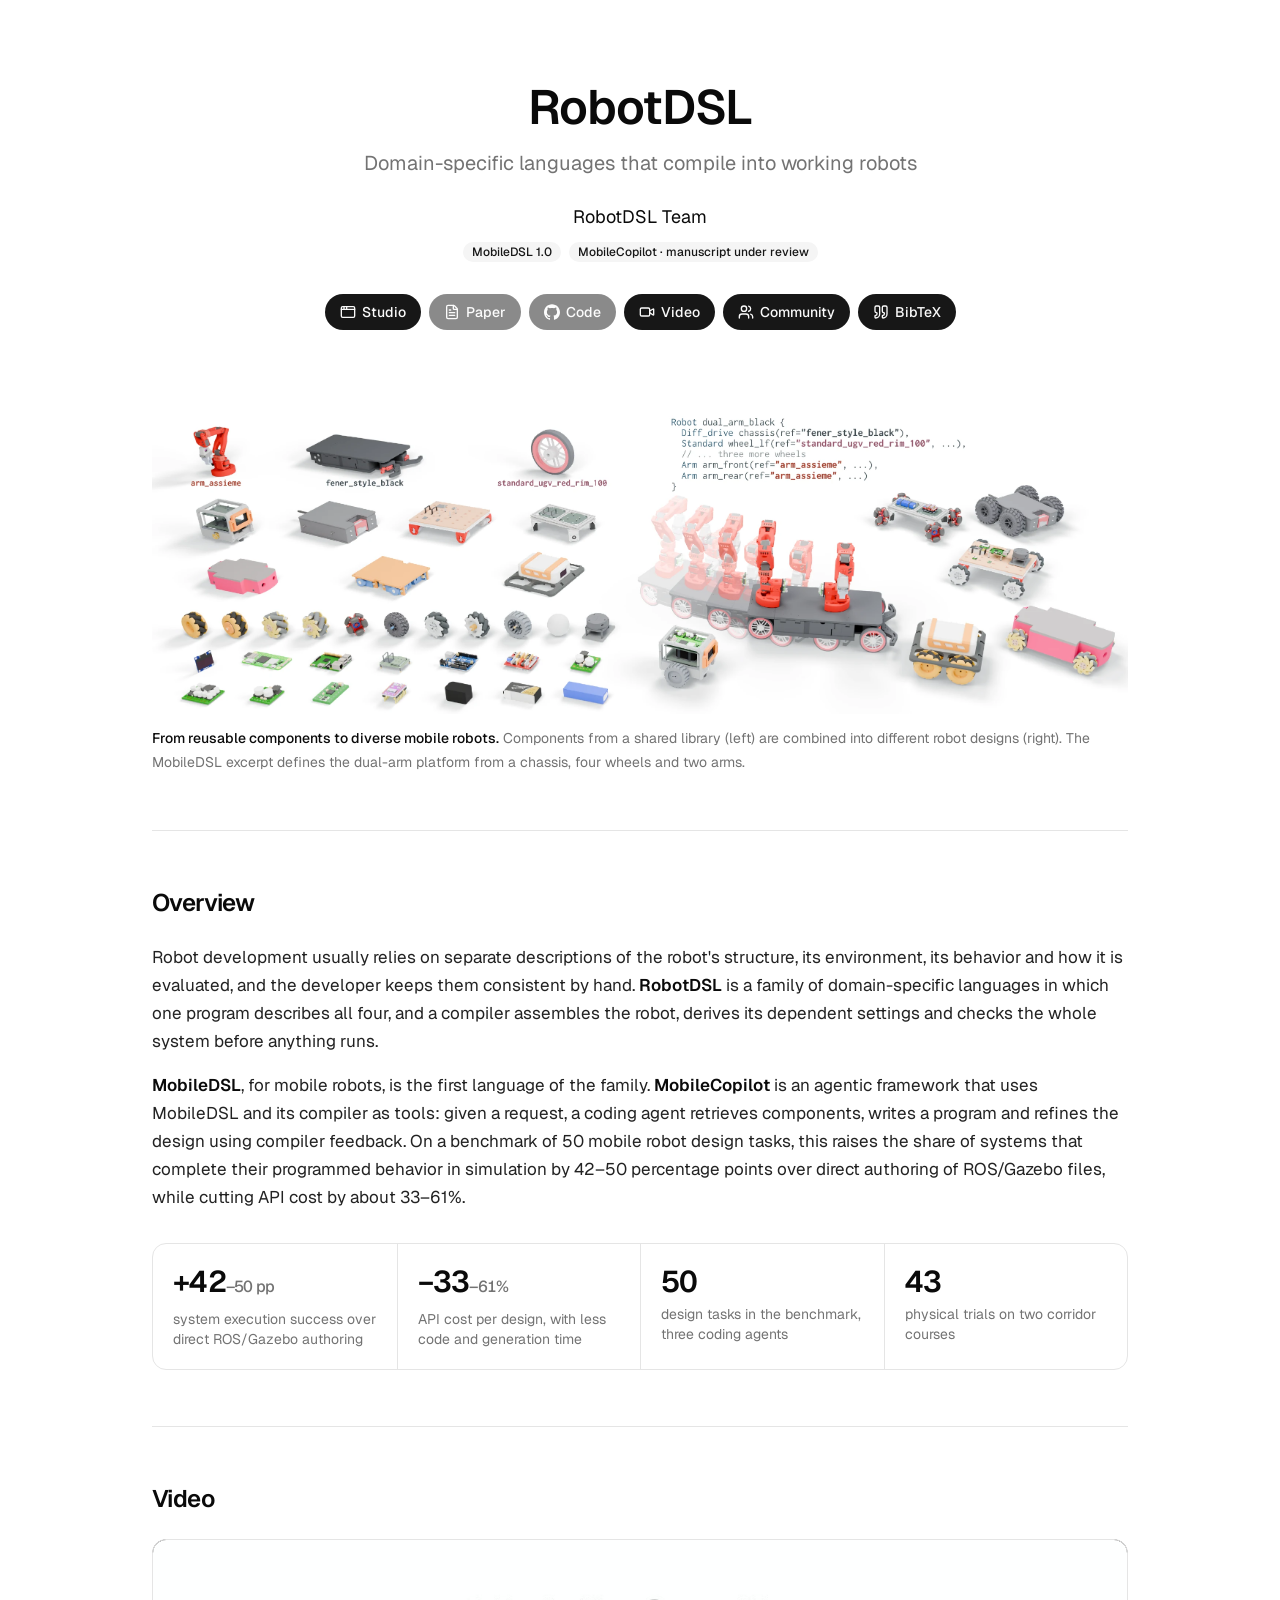
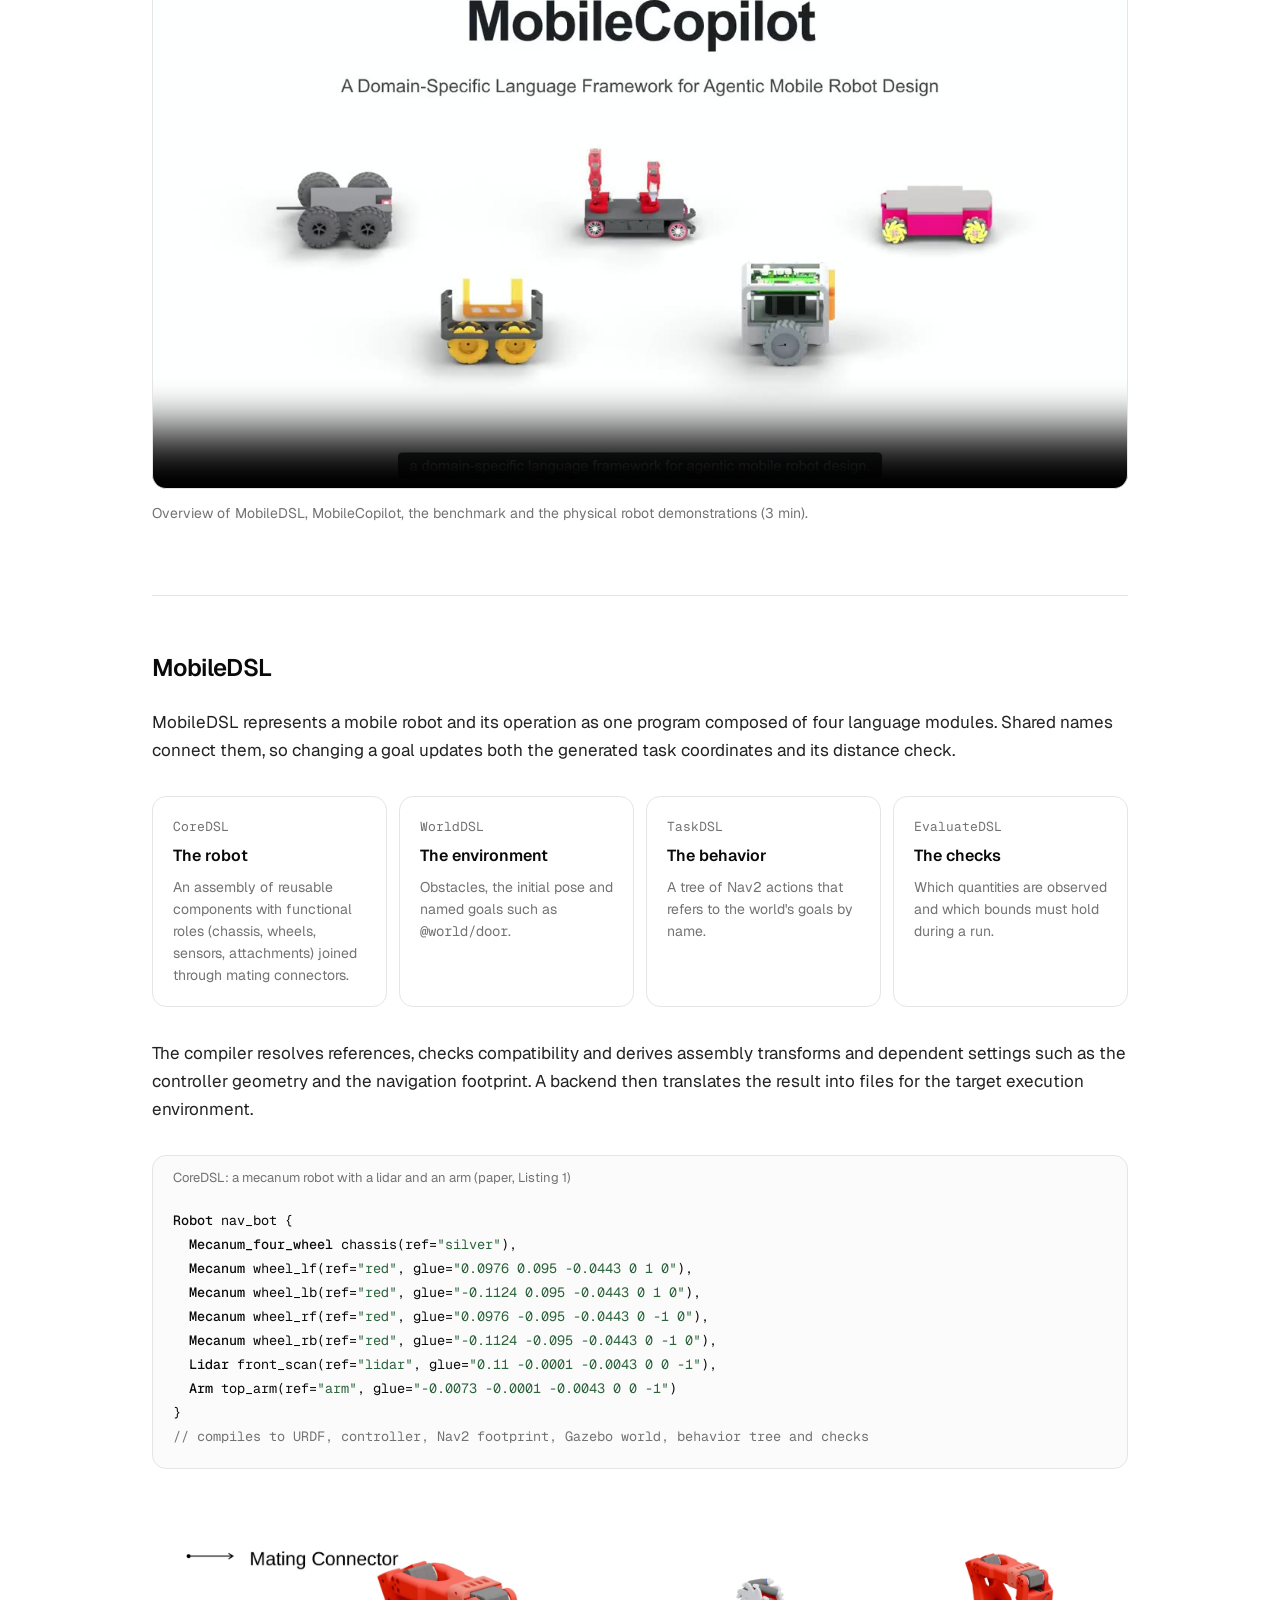
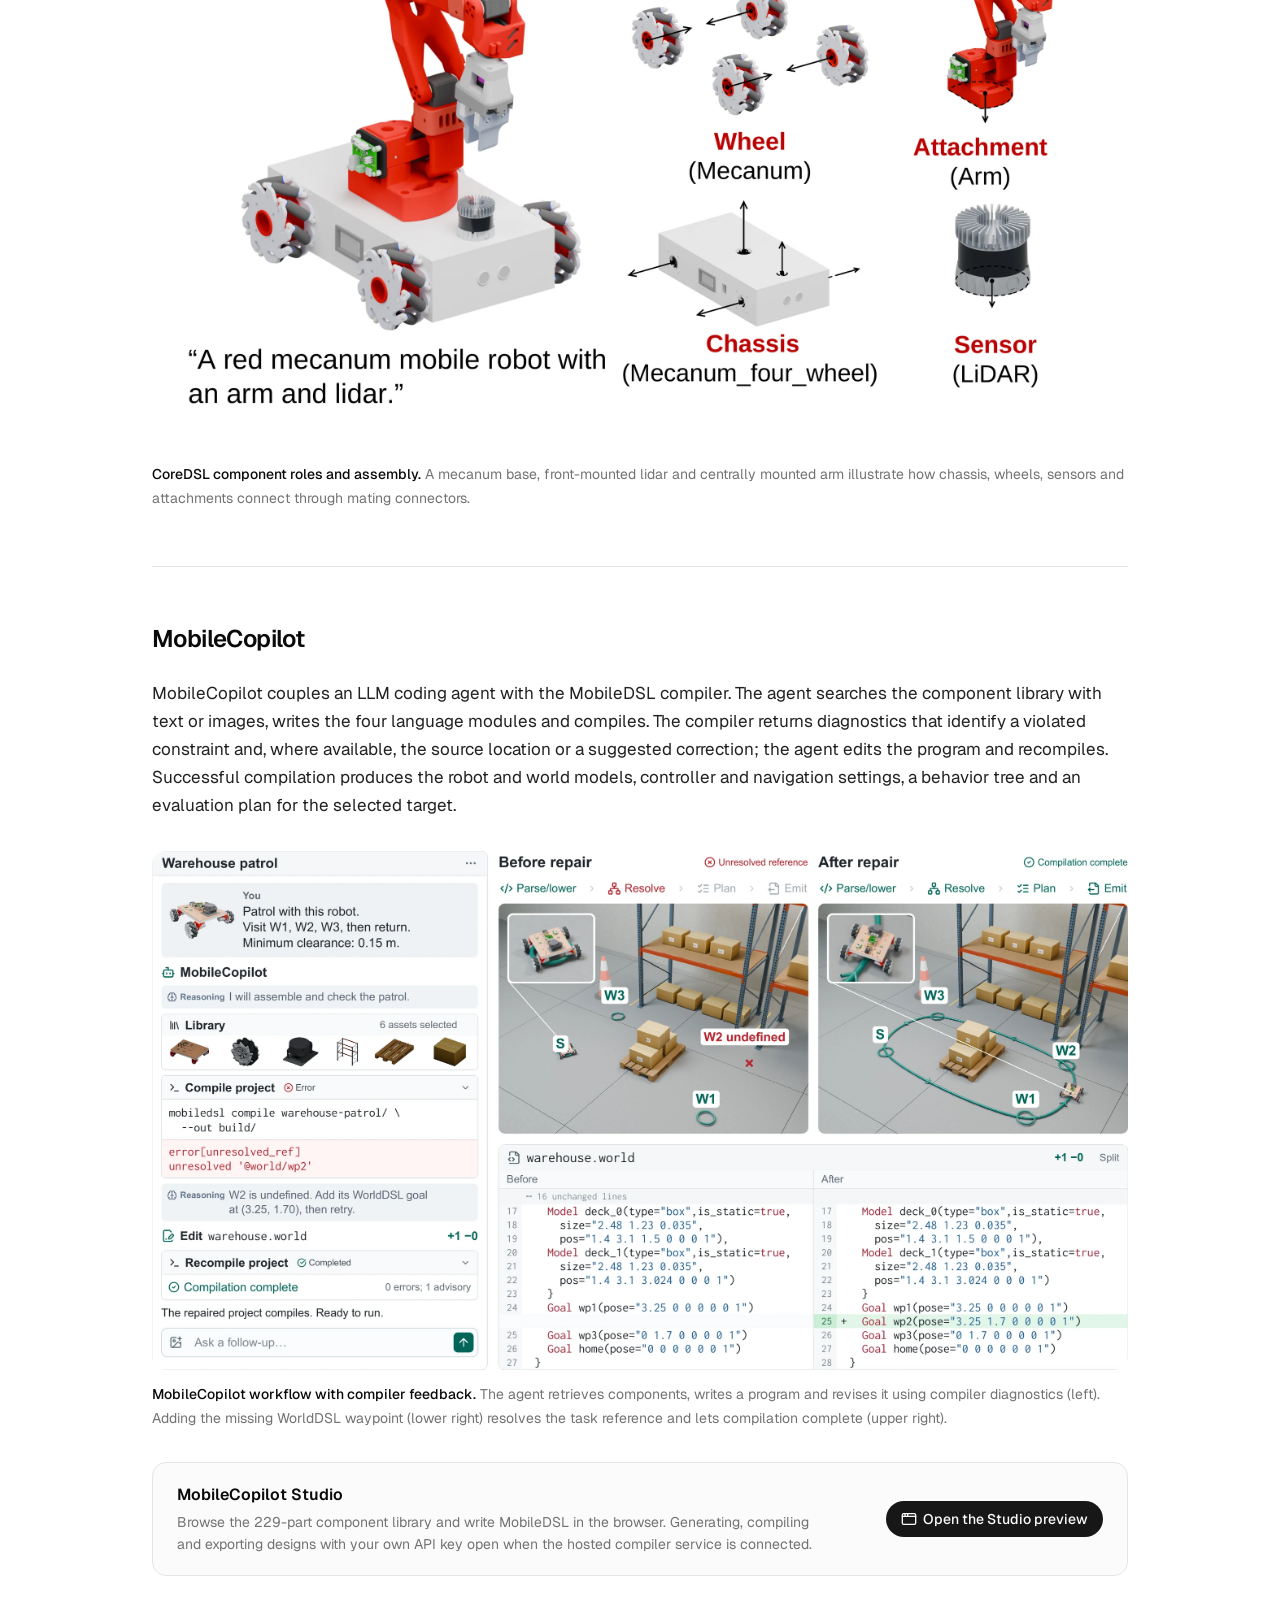
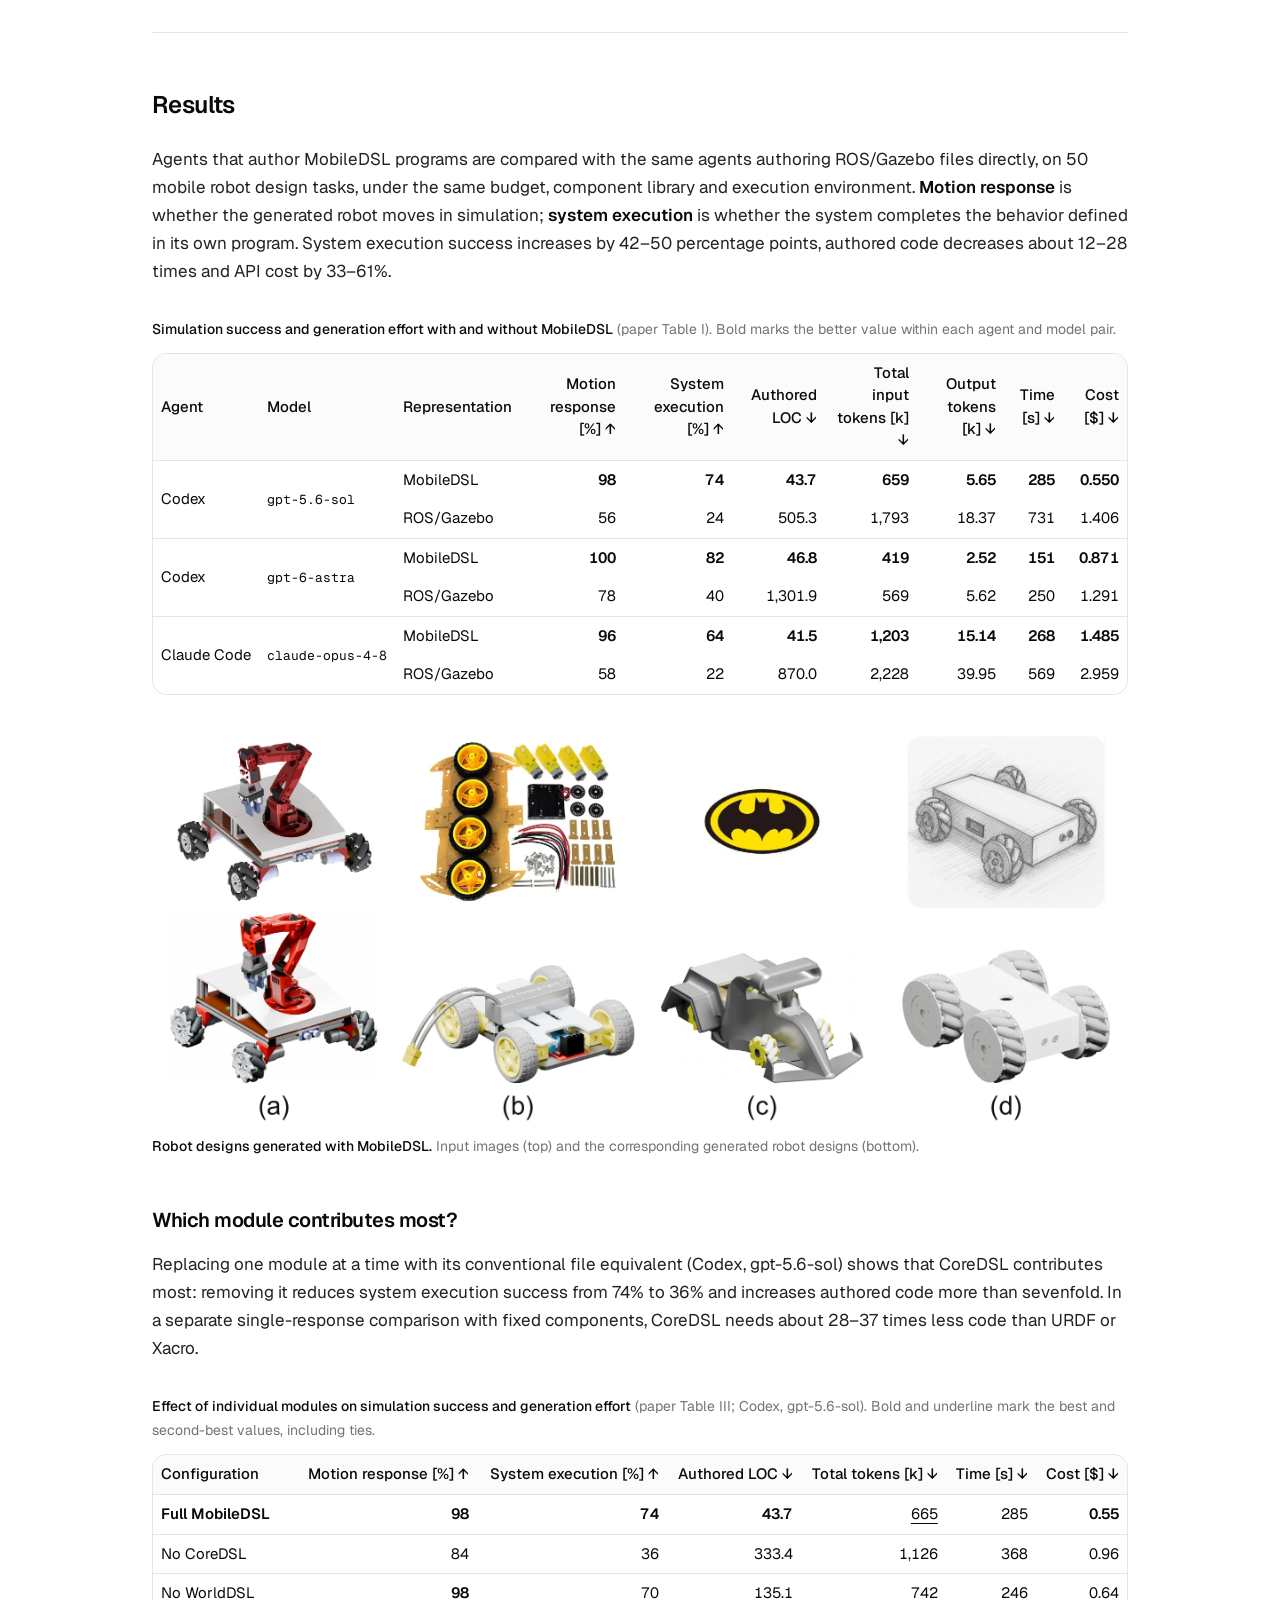
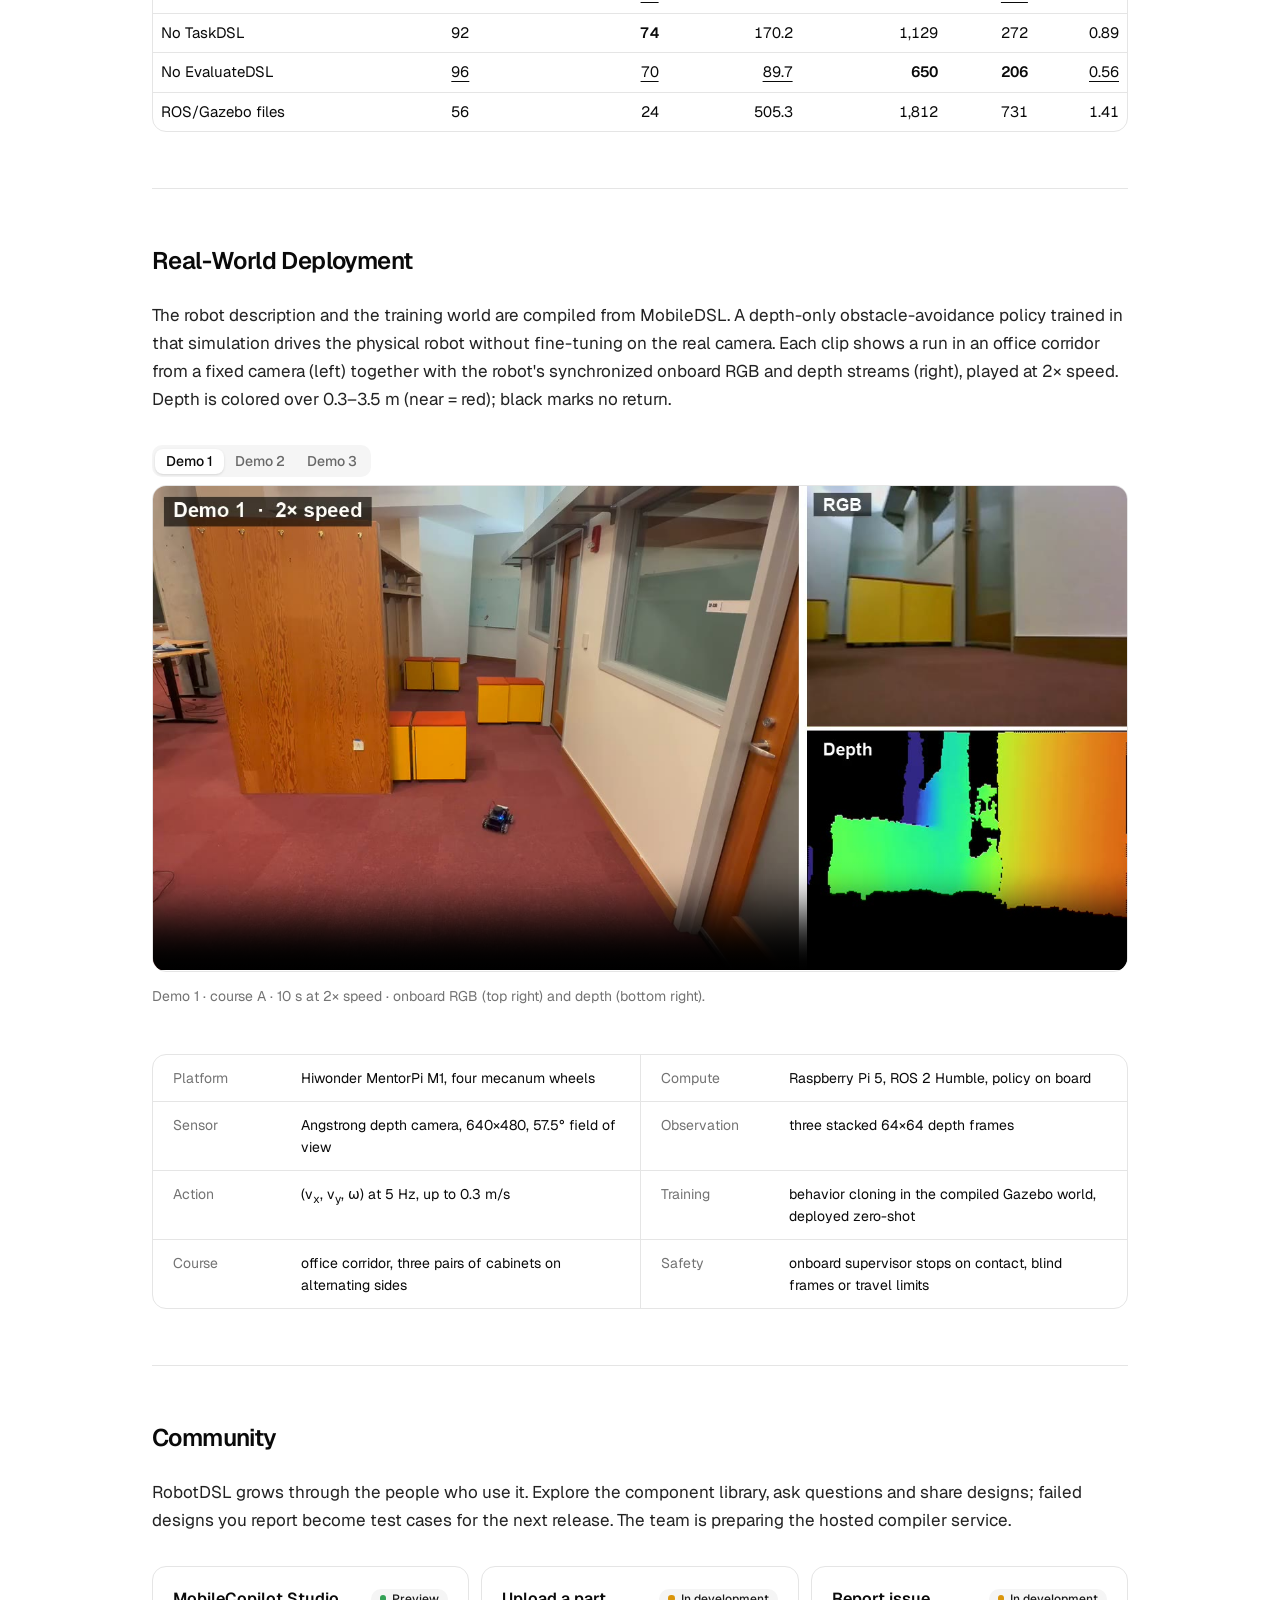
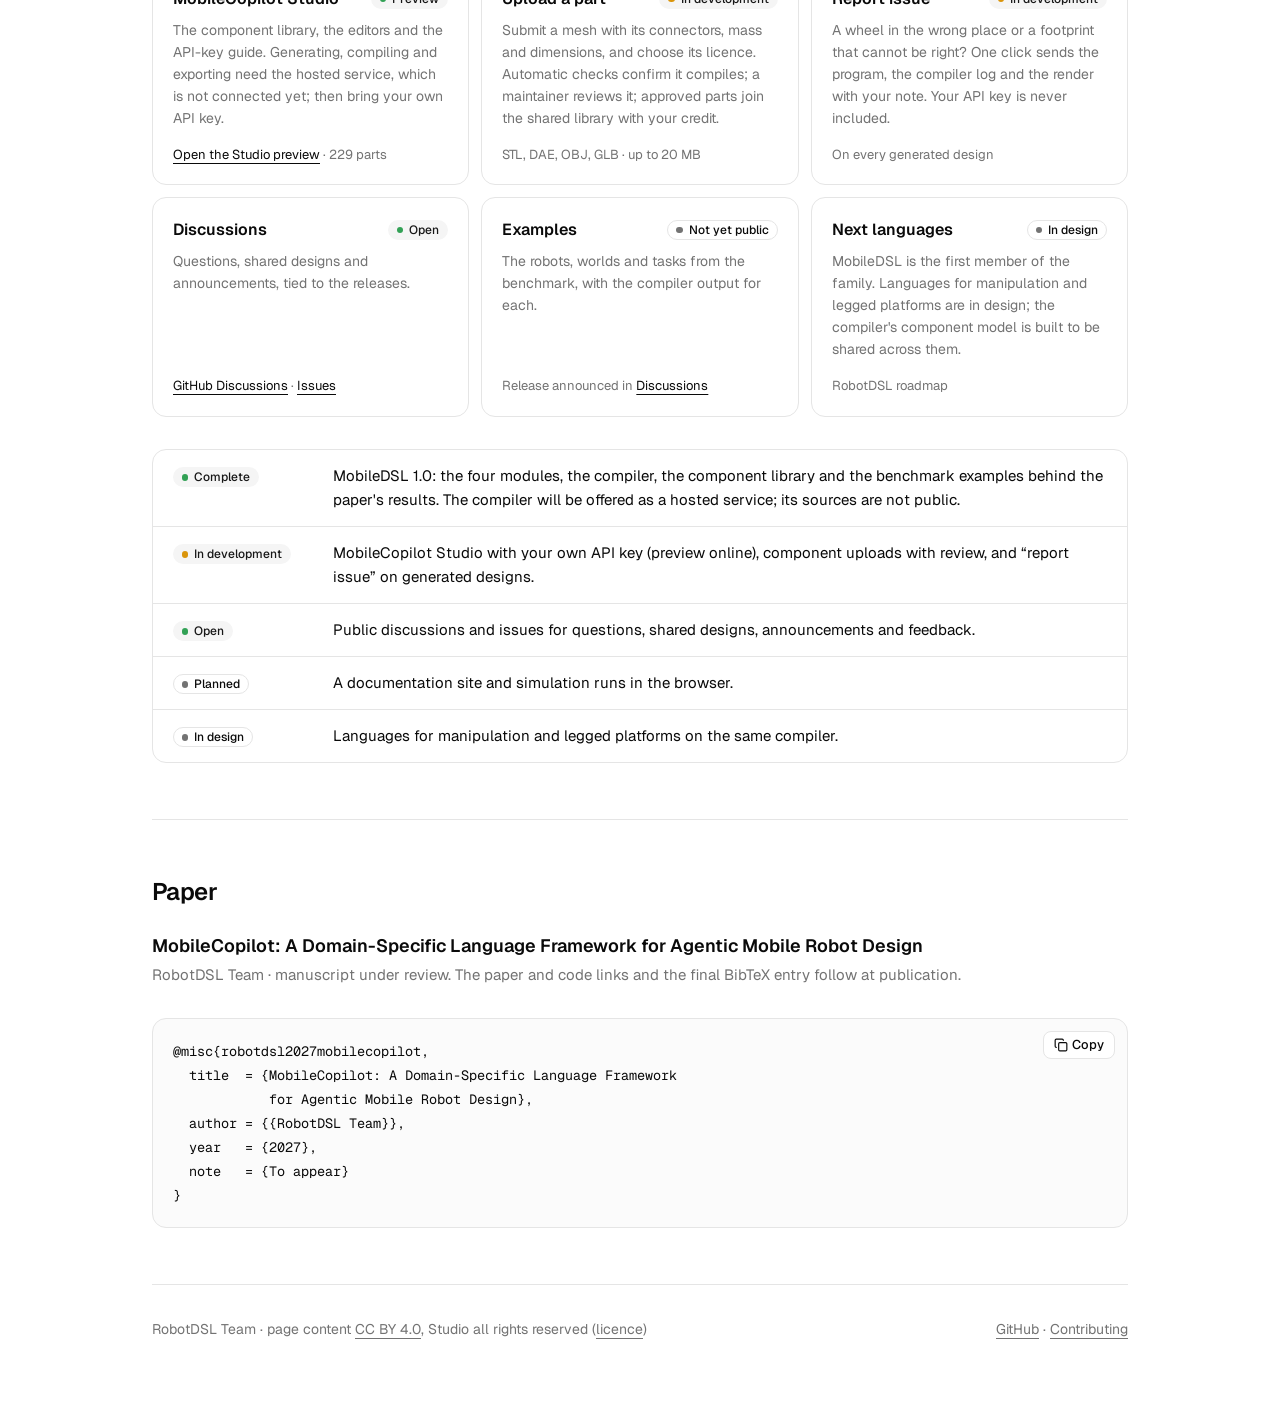
==== commit 2faada13: "Restyle the project page after the MobileCopilot project page, framed as the RobotDSL site Same look" ====
--- a/index.html
+++ b/index.html
@@ -3,6 +3,7 @@
 <head>
 <meta charset="utf-8">
 <meta name="viewport" content="width=device-width, initial-scale=1, viewport-fit=cover">
+<title>RobotDSL: domain-specific languages that compile into working robots</title>
 <meta name="description" content="RobotDSL: domain-specific languages and an LLM copilot for designing robots. MobileDSL is the first language; MobileCopilot Studio lets you design a mobile robot with your own API key.">
 <meta property="og:type" content="website">
 <meta property="og:site_name" content="RobotDSL">
@@ -14,246 +15,243 @@
 <meta property="og:image:height" content="630">
 <meta property="og:image:alt" content="MobileCopilot title card with five generated mobile robots">
 <meta name="twitter:card" content="summary_large_image">
-<link rel="icon" href="data:image/svg+xml,%3Csvg xmlns='http://www.w3.org/2000/svg' viewBox='0 0 32 32'%3E%3Crect width='32' height='32' rx='6' fill='%231f4e8c'/%3E%3Crect x='10' y='10' width='12' height='12' fill='white'/%3E%3C/svg%3E">
-<style>img,video{max-width:100%}[hidden]{display:none!important}</style>
-<title>RobotDSL</title>
+<!-- Lucide "bot" icon (ISC), as on the MobileCopilot project page. -->
+<link rel="icon" href="data:image/svg+xml,%3Csvg xmlns='http://www.w3.org/2000/svg' viewBox='0 0 24 24' fill='none' stroke='%23171717' stroke-width='2' stroke-linecap='round' stroke-linejoin='round'%3E%3Cpath d='M12 8V4H8'/%3E%3Crect width='16' height='12' x='4' y='8' rx='2'/%3E%3Cpath d='M2 14h2'/%3E%3Cpath d='M20 14h2'/%3E%3Cpath d='M15 13v2'/%3E%3Cpath d='M9 13v2'/%3E%3C/svg%3E">
 <link rel="preconnect" href="https://fonts.googleapis.com">
-<link rel="stylesheet" href="https://fonts.googleapis.com/css2?family=Source+Serif+4:opsz,wght@8..60,500;8..60,600&family=Source+Sans+3:ital,wght@0,400;0,500;0,600;1,400&family=IBM+Plex+Mono:wght@400;500&display=swap">
+<link rel="preconnect" href="https://fonts.gstatic.com" crossorigin>
+<link rel="stylesheet" href="https://fonts.googleapis.com/css2?family=Geist:wght@400;500;600&family=Geist+Mono:wght@400;500&display=swap">
 <style>
+  /* Theme tokens: shadcn/ui "base-nova", neutral, as generated for the MobileCopilot project page. */
   :root {
-    --ground: #ffffff;
-    --tint: #f6f7f9;
-    --panel: #ffffff;
-    --ink: #111827;
-    --text: #2b3440;
-    --muted: #6b7280;
-    --line: #e3e6ea;
-    --line-strong: #c9ced6;
-    --accent: #1f4e8c;
-    --accent-soft: #e8eef7;
-    --ok: #2f7d4f;
-    --code: #f3f5f8;
-    --code-ink: #1f2937;
-    --code-key: #1f4e8c;
-    --code-str: #8a4b08;
-    --code-c: #7c8694;
-    --serif: "Source Serif 4", Georgia, "Times New Roman", serif;
-    --sans: "Source Sans 3", "Helvetica Neue", Arial, sans-serif;
-    --mono: "IBM Plex Mono", "SFMono-Regular", Menlo, Consolas, monospace;
+    color-scheme: light;
+    --background: oklch(1 0 0);
+    --foreground: oklch(0.145 0 0);
+    --primary: oklch(0.205 0 0);
+    --primary-foreground: oklch(0.985 0 0);
+    --secondary: oklch(0.97 0 0);
+    --muted: oklch(0.97 0 0);
+    --muted-foreground: oklch(0.556 0 0);
+    --border: oklch(0.922 0 0);
+    --ring: oklch(0.708 0 0);
+    --radius: 0.625rem;
+    --radius-md: calc(var(--radius) * 0.8);
+    --radius-xl: calc(var(--radius) * 1.4);
+    --ok: oklch(0.63 0.15 150);
+    --progress: oklch(0.72 0.15 75);
+    --sans: "Geist", ui-sans-serif, system-ui, -apple-system, "Segoe UI", sans-serif;
+    --mono: "Geist Mono", ui-monospace, SFMono-Regular, Menlo, monospace;
   }
-  @media (prefers-color-scheme: dark) {
-    :root:not([data-theme="light"]) {
-      --ground: #0f1319; --tint: #141a22; --panel: #141a22; --ink: #eef1f5; --text: #cfd6de; --muted: #8d97a5;
-      --line: #263040; --line-strong: #3a475a; --accent: #8fb4ec; --accent-soft: #1b2a41; --ok: #6fc28f;
-      --code: #161d27; --code-ink: #dfe5ec; --code-key: #8fb4ec; --code-str: #e2b071; --code-c: #7c8694;
-    }
-  }
-  :root[data-theme="dark"] {
-    --ground: #0f1319; --tint: #141a22; --panel: #141a22; --ink: #eef1f5; --text: #cfd6de; --muted: #8d97a5;
-    --line: #263040; --line-strong: #3a475a; --accent: #8fb4ec; --accent-soft: #1b2a41; --ok: #6fc28f;
-    --code: #161d27; --code-ink: #dfe5ec; --code-key: #8fb4ec; --code-str: #e2b071; --code-c: #7c8694;
-  }
-  * { box-sizing: border-box; }
-  body { margin: 0; background: var(--ground); color: var(--text); font-family: var(--sans); font-size: 17px; line-height: 1.6; -webkit-font-smoothing: antialiased; }
-  a { color: var(--accent); }
-  h1, h2, h3 { margin: 0; color: var(--ink); text-wrap: balance; font-family: var(--serif); font-weight: 600; letter-spacing: -.005em; }
-  h1 { font-size: clamp(2.1rem, 4.2vw, 3rem); line-height: 1.12; }
-  h2 { font-size: clamp(1.6rem, 2.8vw, 2.05rem); line-height: 1.2; }
-  h3 { font-size: 1.12rem; line-height: 1.35; }
-  p { margin: 0; }
-  code { font-family: var(--mono); font-size: .88em; background: var(--code); color: var(--code-ink); padding: 1px 5px; border-radius: 4px; }
-  .eyebrow { font-family: var(--sans); font-size: .8rem; font-weight: 600; letter-spacing: .1em; text-transform: uppercase; color: var(--muted); }
-  .wrap { max-width: 1080px; margin: 0 auto; padding-inline: 22px; }
-  /* nav */
-  .nav { position: sticky; top: env(safe-area-inset-top, 0px); z-index: 20; background: color-mix(in srgb, var(--ground) 92%, transparent); backdrop-filter: blur(8px); -webkit-backdrop-filter: blur(8px); border-bottom: 1px solid var(--line); }
-  .nav .wrap { display: flex; align-items: center; gap: 18px; min-height: 60px; }
-  .brand { font-family: var(--serif); font-weight: 600; font-size: 1.3rem; color: var(--ink); text-decoration: none; display: flex; align-items: center; gap: 10px; }
-  .brand .mark { width: 18px; height: 18px; border: 2px solid var(--accent); border-radius: 3px; position: relative; }
-  .brand .mark::after { content: ""; position: absolute; inset: 4px; background: var(--accent); border-radius: 1px; }
-  .nav nav { margin-left: auto; display: flex; gap: 2px; flex-wrap: wrap; justify-content: flex-end; }
-  .nav nav a { font-size: .95rem; font-weight: 500; text-decoration: none; padding: 8px 11px; border-radius: 6px; color: var(--text); }
-  .nav nav a:hover, .nav nav a:focus-visible { color: var(--accent); background: var(--accent-soft); outline: none; }
-  @media (max-width: 720px) {
-    .nav .wrap { flex-wrap: wrap; gap: 0; padding-top: 10px; }
-    .nav nav { width: 100%; margin-left: 0; flex-wrap: nowrap; justify-content: flex-start; overflow-x: auto; }
-    .nav nav a { flex: 0 0 auto; }
-  }
-  section[id] { scroll-margin-top: 76px; }
-  @media (max-width: 720px) { section[id] { scroll-margin-top: 108px; } }
-  /* hero */
-  .hero .wrap { padding-block: 64px 48px; display: grid; grid-template-columns: 1.05fr 1fr; gap: 40px; align-items: center; }
-  @media (max-width: 860px) { .hero .wrap { grid-template-columns: 1fr; padding-block: 44px 36px; gap: 26px; } }
-  .hero .text { display: grid; gap: 20px; }
-  .hero .eyebrow { display: flex; align-items: center; gap: 12px; flex-wrap: wrap; color: var(--accent); }
-  .tag { display: inline-block; font-size: .78rem; font-weight: 600; letter-spacing: .04em; text-transform: none; padding: 3px 9px; border-radius: 999px; background: var(--accent-soft); color: var(--accent); }
-  .hero .lede { max-width: 56ch; font-size: 1.15rem; line-height: 1.6; }
-  .hero .lede b { color: var(--ink); font-weight: 600; }
-  .cta { display: flex; gap: 10px; flex-wrap: wrap; }
-  .btn { display: inline-flex; align-items: center; gap: 8px; font-size: .95rem; font-weight: 600; text-decoration: none; padding: 10px 16px; border-radius: 6px; border: 1px solid var(--line-strong); color: var(--ink); background: var(--panel); }
-  .btn:hover, .btn:focus-visible { border-color: var(--accent); color: var(--accent); outline: none; }
-  .btn.primary { background: var(--accent); border-color: var(--accent); color: #fff; }
-  .btn.primary:hover, .btn.primary:focus-visible { color: #fff; filter: brightness(1.08); }
-  .btn.soon { opacity: .8; }
-  .btn.soon small { font-weight: 500; font-size: .78rem; opacity: .85; }
-  .hero figure img { border: 1px solid var(--line); border-radius: 8px; background: #fff; }
-  .hero figcaption { font-size: .88rem; color: var(--muted); margin-top: 8px; }
-  /* stats */
-  .stats { border-top: 1px solid var(--line); border-bottom: 1px solid var(--line); background: var(--tint); }
-  .stats .wrap { display: grid; grid-template-columns: repeat(4, 1fr); }
-  .stat { padding: 22px 20px 22px 0; border-right: 1px solid var(--line); margin-right: 20px; }
-  .stat:last-child { border-right: 0; margin-right: 0; }
-  .stat .n { font-family: var(--serif); font-weight: 600; font-size: clamp(1.7rem, 3vw, 2.3rem); line-height: 1.05; color: var(--ink); font-variant-numeric: tabular-nums; }
-  .stat .n small { font-size: .6em; color: var(--muted); font-weight: 500; }
-  .stat .l { margin-top: 6px; font-size: .9rem; color: var(--muted); line-height: 1.45; }
-  @media (max-width: 720px) { .stats .wrap { grid-template-columns: 1fr 1fr; } .stat:nth-child(2) { border-right: 0; margin-right: 0; } .stat { padding-block: 16px; } }
-  /* sections */
-  section.block { padding-block: 64px; border-bottom: 1px solid var(--line); }
-  .head { display: grid; gap: 8px; margin-bottom: 28px; max-width: 70ch; }
-  .head .eyebrow { color: var(--accent); }
-  .prose { max-width: 70ch; display: grid; gap: 14px; }
-  .prose b { color: var(--ink); font-weight: 600; }
-  figure { margin: 0; }
-  figure img { width: 100%; height: auto; border-radius: 8px; border: 1px solid var(--line); background: #fff; }
-  figcaption { margin-top: 10px; font-size: .9rem; color: var(--muted); }
-  .stack { display: grid; grid-template-columns: minmax(0, 1fr); gap: 26px; }
-  .stack > *, .two > * { min-width: 0; }
-  .two { display: grid; grid-template-columns: 1fr 1fr; gap: 24px; align-items: start; }
-  @media (max-width: 820px) { .two { grid-template-columns: 1fr; } }
-  /* modules */
-  .modules { display: grid; grid-template-columns: repeat(4, 1fr); border-top: 1px solid var(--line-strong); }
-  .module { padding: 18px 18px 18px 0; border-top: 1px solid var(--line); display: grid; gap: 6px; align-content: start; margin-top: -1px; }
-  .module .name { font-family: var(--mono); font-size: .86rem; color: var(--accent); }
-  .module p { font-size: .95rem; }
-  @media (max-width: 820px) { .modules { grid-template-columns: 1fr 1fr; } }
-  @media (max-width: 460px) { .modules { grid-template-columns: 1fr; } }
-  .code { background: var(--code); color: var(--code-ink); border: 1px solid var(--line); border-radius: 8px; padding: 16px 18px; overflow-x: auto; white-space: pre; font-family: var(--mono); font-size: .84rem; line-height: 1.55; }
-  .code .cap { white-space: normal; }
-  .code .k { color: var(--code-key); font-weight: 500; } .code .s { color: var(--code-str); } .code .c { color: var(--code-c); }
-  .code .cap { font-family: var(--sans); font-size: .82rem; color: var(--muted); margin-bottom: 10px; }
-  /* pipeline */
-  .steps { display: grid; grid-template-columns: repeat(6, 1fr); gap: 14px; counter-reset: step; }
-  .step { display: grid; gap: 6px; align-content: start; padding-top: 12px; border-top: 2px solid var(--line-strong); }
-  .step::before { counter-increment: step; content: counter(step, decimal-leading-zero); font-family: var(--mono); font-size: .8rem; color: var(--muted); }
-  .step.tool { border-top-color: var(--accent); }
-  .step h3 { font-family: var(--sans); font-weight: 600; font-size: 1rem; }
-  .step p { font-size: .9rem; color: var(--muted); }
-  @media (max-width: 1000px) { .steps { grid-template-columns: repeat(3, 1fr); } }
-  @media (max-width: 560px) { .steps { grid-template-columns: 1fr 1fr; } }
-  .legend { font-size: .86rem; color: var(--muted); }
-  .legend i { display: inline-block; width: 22px; height: 2px; background: var(--accent); vertical-align: middle; margin: 0 6px 0 2px; }
+  *, *::before, *::after { box-sizing: border-box; border-color: var(--border); }
+  html { font-family: var(--sans); -webkit-font-smoothing: antialiased; -moz-osx-font-smoothing: grayscale; scroll-behavior: smooth; }
+  @media (prefers-reduced-motion: reduce) { html { scroll-behavior: auto; } }
+  body { margin: 0; background: var(--background); color: var(--foreground); line-height: 1.5; }
+  img, video { display: block; max-width: 100%; height: auto; }
+  [hidden] { display: none !important; }
+  a { color: inherit; }
+  b, strong { font-weight: 600; }
+  code, pre { font-family: var(--mono); }
+  :focus-visible { outline: 3px solid color-mix(in oklch, var(--ring) 50%, transparent); outline-offset: 2px; }
+
+  main { max-width: 64rem; margin: 0 auto; padding: 0 1.5rem 5rem; }
+  svg.i { width: 1rem; height: 1rem; flex: none; }
+
+  /* header */
+  .top { padding: 5rem 0 2.5rem; text-align: center; }
+  .top h1 { margin: 0; font-size: 2.25rem; line-height: 1.15; font-weight: 600; letter-spacing: -0.025em; }
+  .top .tagline { margin: 0.75rem auto 0; max-width: 40rem; font-size: 1.25rem; line-height: 1.6; color: var(--muted-foreground); text-wrap: balance; }
+  .top .authors { margin: 1.5rem 0 0; font-size: 1.125rem; }
+  .badges { margin-top: 0.75rem; display: flex; flex-wrap: wrap; justify-content: center; gap: 0.5rem; }
+  .badge { display: inline-flex; align-items: center; gap: 0.375rem; height: 1.25rem; padding: 0.125rem 0.5rem; border-radius: 1.625rem; border: 1px solid transparent; font-size: 0.75rem; font-weight: 500; white-space: nowrap; background: var(--secondary); color: var(--primary); }
+  .badge.outline { background: transparent; border-color: var(--border); color: var(--foreground); }
+  .badge .dot { width: 0.4rem; height: 0.4rem; border-radius: 50%; background: var(--muted-foreground); }
+  .badge .dot.ok { background: var(--ok); } .badge .dot.progress { background: var(--progress); }
+  .actions { margin-top: 2rem; display: flex; flex-wrap: wrap; justify-content: center; gap: 0.5rem; }
+  .btn { display: inline-flex; align-items: center; justify-content: center; gap: 0.375rem; height: 2.25rem; padding: 0 0.875rem; border-radius: 999px; border: 1px solid transparent; background: var(--primary); color: var(--primary-foreground); font: 500 0.875rem/1 var(--sans); text-decoration: none; white-space: nowrap; cursor: pointer; transition: background-color .15s; }
+  .btn:hover { background: color-mix(in oklch, var(--primary) 80%, transparent); }
+  .btn:active { transform: translateY(1px); }
+  .btn[aria-disabled="true"] { opacity: 0.5; pointer-events: none; }
+  .btn.outline { background: var(--background); color: var(--foreground); border-color: var(--border); }
+  .btn.outline:hover { background: var(--muted); }
+  .btn.sm { height: 1.75rem; padding: 0 0.625rem; border-radius: min(var(--radius-md), 12px); font-size: 0.8rem; gap: 0.25rem; }
+  .btn.sm svg.i { width: 0.875rem; height: 0.875rem; }
+
+  /* figures and sections */
+  figure { margin: 2rem 0 0; }
+  .top + figure { margin-top: 0.5rem; }
+  figure img { width: 100%; border-radius: var(--radius-xl); }
+  figcaption, .caption { margin-top: 0.75rem; font-size: 0.875rem; line-height: 1.5rem; color: var(--muted-foreground); }
+  figcaption b, .caption b { font-weight: 500; color: var(--foreground); }
+  section { border-top: 1px solid var(--border); padding: 3.5rem 0; scroll-margin-top: 2rem; }
+  section h2 { margin: 0 0 1.5rem; font-size: 1.5rem; line-height: 2rem; font-weight: 600; letter-spacing: -0.025em; }
+  section h3 { margin: 3rem 0 1rem; font-size: 1.25rem; line-height: 1.75rem; font-weight: 600; letter-spacing: -0.025em; }
+  .prose { font-size: 17px; line-height: 1.75rem; color: color-mix(in oklch, var(--foreground) 90%, transparent); }
+  .prose p { margin: 0; } .prose p + p { margin-top: 1rem; }
+  .prose b { color: var(--foreground); }
+  .prose code { font-size: 0.9em; padding: 0.1em 0.3em; border-radius: 0.3rem; background: var(--muted); }
+
+  /* key numbers */
+  .stats { margin-top: 2rem; display: grid; grid-template-columns: repeat(4, minmax(0, 1fr)); border: 1px solid var(--border); border-radius: var(--radius-xl); overflow: hidden; }
+  .stat { padding: 1.25rem; border-left: 1px solid var(--border); }
+  .stat:first-child { border-left: 0; }
+  .stat .n { font-size: 1.875rem; line-height: 2.25rem; font-weight: 600; letter-spacing: -0.025em; font-variant-numeric: tabular-nums; }
+  .stat .n small { font-size: 1rem; font-weight: 500; color: var(--muted-foreground); }
+  .stat .l { margin-top: 0.25rem; font-size: 0.875rem; line-height: 1.25rem; color: var(--muted-foreground); }
+  @media (max-width: 760px) { .stats { grid-template-columns: repeat(2, minmax(0, 1fr)); } .stat:nth-child(3) { border-left: 0; } .stat:nth-child(n+3) { border-top: 1px solid var(--border); } }
+
+  /* bordered blocks: modules, cards, specs */
+  .grid { margin-top: 2rem; display: grid; gap: 0.75rem; }
+  .grid.four { grid-template-columns: repeat(4, minmax(0, 1fr)); }
+  .grid.three { grid-template-columns: repeat(3, minmax(0, 1fr)); }
+  @media (max-width: 900px) { .grid.four, .grid.three { grid-template-columns: repeat(2, minmax(0, 1fr)); } }
+  @media (max-width: 560px) { .grid.four, .grid.three { grid-template-columns: minmax(0, 1fr); } }
+  .card { display: flex; flex-direction: column; gap: 0.5rem; padding: 1.25rem; border: 1px solid var(--border); border-radius: var(--radius-xl); background: var(--background); min-width: 0; }
+  .card .kicker { font-family: var(--mono); font-size: 0.8125rem; color: var(--muted-foreground); }
+  .card h4 { margin: 0; font-size: 1rem; line-height: 1.5rem; font-weight: 600; }
+  .card p { margin: 0; font-size: 0.875rem; line-height: 1.375rem; color: var(--muted-foreground); }
+  .card .foot { margin-top: auto; padding-top: 0.5rem; font-size: 0.8125rem; color: var(--muted-foreground); }
+  .card .foot a { color: var(--foreground); text-underline-offset: 4px; }
+  .card .row { display: flex; align-items: center; justify-content: space-between; gap: 0.5rem; }
+
+  .callout { margin-top: 2rem; display: flex; align-items: center; justify-content: space-between; gap: 1rem 1.5rem; flex-wrap: wrap; padding: 1.25rem 1.5rem; border: 1px solid var(--border); border-radius: var(--radius-xl); background: color-mix(in oklch, var(--muted) 40%, transparent); }
+  .callout h4 { margin: 0; font-size: 1rem; font-weight: 600; }
+  .callout p { margin: 0.25rem 0 0; max-width: 40rem; font-size: 0.875rem; line-height: 1.375rem; color: var(--muted-foreground); }
+
+  /* code and BibTeX */
+  .codebox { position: relative; margin-top: 2rem; border: 1px solid var(--border); border-radius: var(--radius-xl); background: color-mix(in oklch, var(--muted) 40%, transparent); }
+  .codebox pre { margin: 0; padding: 1.25rem; overflow-x: auto; font-size: 13.5px; line-height: 1.5rem; }
+  .codebox .label { padding: 0.75rem 1.25rem 0; font-size: 0.8125rem; color: var(--muted-foreground); }
+  .codebox .copy { position: absolute; top: 0.75rem; right: 0.75rem; }
+  @media (max-width: 640px) { .codebox .copy + pre { padding-top: 3.25rem; } }
+  .codebox .k { font-weight: 500; } .codebox .s { color: oklch(0.45 0.09 150); } .codebox .c { color: var(--muted-foreground); }
+
   /* tables */
-  .tablewrap { overflow-x: auto; border-top: 1px solid var(--line-strong); border-bottom: 1px solid var(--line-strong); }
-  table { border-collapse: collapse; width: 100%; font-size: .92rem; min-width: 720px; }
-  th, td { padding: 9px 12px; text-align: right; border-bottom: 1px solid var(--line); white-space: nowrap; font-variant-numeric: tabular-nums; }
-  tr:last-child td { border-bottom: 0; }
-  th { font-size: .78rem; font-weight: 600; letter-spacing: .04em; text-transform: uppercase; color: var(--muted); }
-  td:first-child, th:first-child, td.t, th.t { text-align: left; }
-  tr.best td { color: var(--ink); font-weight: 600; }
-  .tablecap { font-size: .88rem; color: var(--muted); margin-top: 10px; max-width: 80ch; }
-  .tablecap b { color: var(--ink); font-weight: 600; }
-  /* demos */
-  .tabs { display: flex; gap: 0; overflow-x: auto; border-bottom: 1px solid var(--line-strong); }
-  .tab { font-family: var(--sans); font-size: .95rem; font-weight: 500; padding: 10px 16px; border: 0; border-bottom: 2px solid transparent; margin-bottom: -1px; background: none; color: var(--muted); cursor: pointer; }
-  .tab[aria-selected="true"] { color: var(--accent); border-bottom-color: var(--accent); }
-  .tab:focus-visible { outline: 2px solid var(--accent); outline-offset: 2px; }
-  .demo { margin-top: 18px; }
-  .demo video { width: 100%; height: auto; aspect-ratio: 1448 / 720; max-width: 100%; border-radius: 8px; border: 1px solid var(--line); background: #fff; display: block; }
-  .demo .cap { margin-top: 10px; font-size: .9rem; color: var(--muted); }
-  .specs { display: grid; grid-template-columns: repeat(2, 1fr); gap: 0 32px; margin: 0; border-top: 1px solid var(--line-strong); }
-  .specs div { display: flex; justify-content: space-between; gap: 16px; padding: 10px 0; border-bottom: 1px solid var(--line); font-size: .95rem; }
-  .specs dt { color: var(--muted); }
-  .specs dd { margin: 0; text-align: right; color: var(--ink); font-variant-numeric: tabular-nums; }
-  @media (max-width: 640px) { .specs { grid-template-columns: 1fr; } }
-  /* community */
-  .cards { display: grid; grid-template-columns: repeat(3, 1fr); gap: 16px; }
-  .card { background: var(--panel); border: 1px solid var(--line); border-radius: 8px; padding: 20px; display: grid; gap: 8px; align-content: start; }
-  .card .status { font-size: .8rem; font-weight: 600; letter-spacing: .04em; text-transform: uppercase; color: var(--muted); display: flex; justify-content: space-between; gap: 10px; }
-  .card .status.now { color: var(--ok); }
-  .card .status.build { color: var(--accent); }
-  .card p { font-size: .95rem; }
-  .card .how { font-size: .86rem; color: var(--muted); }
-  @media (max-width: 820px) { .cards { grid-template-columns: 1fr; } }
-  .road { display: grid; border-top: 1px solid var(--line-strong); }
-  .road div { display: grid; grid-template-columns: 130px 1fr; gap: 14px; padding: 12px 0; border-bottom: 1px solid var(--line); font-size: .95rem; }
-  .road .st { font-size: .8rem; font-weight: 600; letter-spacing: .04em; text-transform: uppercase; color: var(--muted); align-self: center; }
-  .road div.done .st { color: var(--ok); } .road div.now .st { color: var(--accent); }
-  @media (max-width: 560px) { .road div { grid-template-columns: 1fr; gap: 2px; } }
-  /* paper */
-  .paper { border: 1px solid var(--line); border-radius: 8px; padding: 24px; display: grid; gap: 14px; background: var(--panel); }
-  .paper .title { font-family: var(--serif); font-size: 1.35rem; font-weight: 600; line-height: 1.3; color: var(--ink); }
-  .bib { background: var(--code); color: var(--code-ink); border: 1px solid var(--line); border-radius: 6px; padding: 14px 16px; font-family: var(--mono); font-size: .8rem; overflow-x: auto; white-space: pre; }
-  .note { font-size: .9rem; color: var(--muted); }
-  footer { padding-block: 30px 44px; color: var(--muted); font-size: .88rem; }
-  footer .wrap { display: flex; justify-content: space-between; gap: 14px; flex-wrap: wrap; }
+  .table { margin-top: 0.75rem; overflow-x: auto; border: 1px solid var(--border); border-radius: var(--radius-xl); }
+  table { width: 100%; border-collapse: collapse; font-size: 15px; }
+  th, td { padding: 0.5rem; text-align: left; white-space: nowrap; vertical-align: middle; }
+  th { height: 2.5rem; font-weight: 500; }
+  th.num { white-space: normal; }
+  thead tr { background: color-mix(in oklch, var(--muted) 40%, transparent); }
+  tr { border-bottom: 1px solid var(--border); }
+  tbody tr:last-child { border-bottom: 0; }
+  tbody tr.pair { border-bottom: 0; }
+  tbody tr:hover { background: color-mix(in oklch, var(--muted) 50%, transparent); }
+  td.num, th.num { text-align: right; font-variant-numeric: tabular-nums; }
+  td.model { font-family: var(--mono); font-size: 13px; }
+  tr.best td.num { font-weight: 600; }
+  td u { text-underline-offset: 4px; }
+  .tablecap { margin: 2rem 0 0; font-size: 0.875rem; line-height: 1.5rem; color: var(--muted-foreground); }
+  .tablecap b { font-weight: 500; color: var(--foreground); }
+
+  /* tabs */
+  .tabs { margin-top: 2rem; display: flex; flex-direction: column; gap: 0.5rem; }
+  .tablist { display: inline-flex; width: fit-content; max-width: 100%; overflow-x: auto; align-items: center; height: 2rem; padding: 3px; border-radius: var(--radius); background: var(--muted); }
+  .tab { height: calc(100% - 1px); padding: 0.125rem 0.625rem; border: 1px solid transparent; border-radius: calc(var(--radius) * 0.8); background: transparent; color: color-mix(in oklch, var(--foreground) 60%, transparent); font: 500 0.875rem/1 var(--sans); white-space: nowrap; cursor: pointer; }
+  .tab:hover { color: var(--foreground); }
+  .tab[aria-selected="true"] { background: var(--background); color: var(--foreground); box-shadow: 0 1px 3px 0 rgb(0 0 0 / 0.1), 0 1px 2px -1px rgb(0 0 0 / 0.1); }
+  .panel video { width: 100%; border: 1px solid var(--border); border-radius: var(--radius-xl); background: #fff; }
+
+  .specs { margin: 2rem 0 0; display: grid; grid-template-columns: repeat(2, minmax(0, 1fr)); border: 1px solid var(--border); border-radius: var(--radius-xl); overflow: hidden; }
+  .specs div { display: grid; grid-template-columns: 7rem minmax(0, 1fr); gap: 1rem; padding: 0.75rem 1.25rem; border-top: 1px solid var(--border); font-size: 0.875rem; line-height: 1.375rem; }
+  .specs div:nth-child(-n+2) { border-top: 0; }
+  .specs div:nth-child(even) { border-left: 1px solid var(--border); }
+  .specs dt { color: var(--muted-foreground); } .specs dd { margin: 0; }
+  @media (max-width: 700px) { .specs { grid-template-columns: minmax(0, 1fr); } .specs div:nth-child(2) { border-top: 1px solid var(--border); } .specs div:nth-child(even) { border-left: 0; } }
+
+  .roadmap { margin: 2rem 0 0; padding: 0; list-style: none; border: 1px solid var(--border); border-radius: var(--radius-xl); overflow: hidden; }
+  .roadmap li { display: grid; grid-template-columns: 9rem minmax(0, 1fr); gap: 1rem; align-items: baseline; padding: 0.875rem 1.25rem; border-top: 1px solid var(--border); font-size: 0.9375rem; line-height: 1.5rem; }
+  .roadmap li:first-child { border-top: 0; }
+  .roadmap .badge { justify-self: start; }
+  @media (max-width: 560px) { .roadmap li { grid-template-columns: minmax(0, 1fr); gap: 0.375rem; } }
+
+  .paper-title { margin: 0; font-size: 1.125rem; line-height: 1.75rem; font-weight: 600; }
+  .paper-meta { margin: 0.25rem 0 0; font-size: 0.9375rem; color: var(--muted-foreground); }
+
+  footer { border-top: 1px solid var(--border); padding-top: 2rem; display: flex; flex-wrap: wrap; justify-content: space-between; gap: 0.5rem 1.5rem; font-size: 0.875rem; line-height: 1.5rem; color: var(--muted-foreground); }
+  footer a { text-underline-offset: 4px; }
+
+  @media (min-width: 640px) { .top h1 { font-size: 3rem; } }
+  @media (max-width: 480px) { main { padding-inline: 1rem; } .top { padding-top: 3.5rem; } .top .tagline { font-size: 1.125rem; } .stat { padding: 1rem; } .stat .n { font-size: 1.5rem; line-height: 2rem; } }
 </style>
 </head>
 <body>
-<header class="nav">
-  <div class="wrap">
-    <a class="brand" href="#top"><span class="mark" aria-hidden="true"></span>RobotDSL</a>
-    <nav aria-label="Sections">
-      <a href="#video">Video</a>
-      <a href="#mobiledsl">MobileDSL</a>
-      <a href="#copilot">MobileCopilot</a>
-      <a href="#results">Results</a>
-      <a href="#real">Real robots</a>
-      <a href="#community">Community</a>
-      <a href="#paper">Paper</a>
+<!-- Icons: Lucide (ISC) and the Simple Icons GitHub mark (CC0). -->
+<svg width="0" height="0" style="position:absolute" aria-hidden="true">
+  <defs>
+    <symbol id="i-file" viewBox="0 0 24 24" fill="none" stroke="currentColor" stroke-width="2" stroke-linecap="round" stroke-linejoin="round"><path d="M6 22a2 2 0 0 1-2-2V4a2 2 0 0 1 2-2h8a2.4 2.4 0 0 1 1.704.706l3.588 3.588A2.4 2.4 0 0 1 20 8v12a2 2 0 0 1-2 2z"/><path d="M14 2v5a1 1 0 0 0 1 1h5"/><path d="M10 9H8"/><path d="M16 13H8"/><path d="M16 17H8"/></symbol>
+    <symbol id="i-video" viewBox="0 0 24 24" fill="none" stroke="currentColor" stroke-width="2" stroke-linecap="round" stroke-linejoin="round"><path d="m16 13 5.223 3.482a.5.5 0 0 0 .777-.416V7.87a.5.5 0 0 0-.752-.432L16 10.5"/><rect x="2" y="6" width="14" height="12" rx="2"/></symbol>
+    <symbol id="i-quote" viewBox="0 0 24 24" fill="none" stroke="currentColor" stroke-width="2" stroke-linecap="round" stroke-linejoin="round"><path d="M16 3a2 2 0 0 0-2 2v6a2 2 0 0 0 2 2 1 1 0 0 1 1 1v1a2 2 0 0 1-2 2 1 1 0 0 0-1 1v2a1 1 0 0 0 1 1 6 6 0 0 0 6-6V5a2 2 0 0 0-2-2z"/><path d="M5 3a2 2 0 0 0-2 2v6a2 2 0 0 0 2 2 1 1 0 0 1 1 1v1a2 2 0 0 1-2 2 1 1 0 0 0-1 1v2a1 1 0 0 0 1 1 6 6 0 0 0 6-6V5a2 2 0 0 0-2-2z"/></symbol>
+    <symbol id="i-copy" viewBox="0 0 24 24" fill="none" stroke="currentColor" stroke-width="2" stroke-linecap="round" stroke-linejoin="round"><rect width="14" height="14" x="8" y="8" rx="2" ry="2"/><path d="M4 16c-1.1 0-2-.9-2-2V4c0-1.1.9-2 2-2h10c1.1 0 2 .9 2 2"/></symbol>
+    <symbol id="i-check" viewBox="0 0 24 24" fill="none" stroke="currentColor" stroke-width="2" stroke-linecap="round" stroke-linejoin="round"><path d="M20 6 9 17l-5-5"/></symbol>
+    <symbol id="i-users" viewBox="0 0 24 24" fill="none" stroke="currentColor" stroke-width="2" stroke-linecap="round" stroke-linejoin="round"><path d="M16 21v-2a4 4 0 0 0-4-4H6a4 4 0 0 0-4 4v2"/><path d="M16 3.128a4 4 0 0 1 0 7.744"/><path d="M22 21v-2a4 4 0 0 0-3-3.87"/><circle cx="9" cy="7" r="4"/></symbol>
+    <symbol id="i-app" viewBox="0 0 24 24" fill="none" stroke="currentColor" stroke-width="2" stroke-linecap="round" stroke-linejoin="round"><rect x="2" y="4" width="20" height="16" rx="2"/><path d="M10 4v4"/><path d="M2 8h20"/><path d="M6 4v4"/></symbol>
+    <symbol id="i-arrow" viewBox="0 0 24 24" fill="none" stroke="currentColor" stroke-width="2" stroke-linecap="round" stroke-linejoin="round"><path d="M7 7h10v10"/><path d="M7 17 17 7"/></symbol>
+    <symbol id="i-github" viewBox="0 0 24 24" fill="currentColor"><path d="M12 .297c-6.63 0-12 5.373-12 12 0 5.303 3.438 9.8 8.205 11.385.6.113.82-.258.82-.577 0-.285-.01-1.04-.015-2.04-3.338.724-4.042-1.61-4.042-1.61C4.422 18.07 3.633 17.7 3.633 17.7c-1.087-.744.084-.729.084-.729 1.205.084 1.838 1.236 1.838 1.236 1.07 1.835 2.809 1.305 3.495.998.108-.776.417-1.305.76-1.605-2.665-.3-5.466-1.332-5.466-5.93 0-1.31.465-2.38 1.235-3.22-.135-.303-.54-1.523.105-3.176 0 0 1.005-.322 3.3 1.23.96-.267 1.98-.399 3-.405 1.02.006 2.04.138 3 .405 2.28-1.552 3.285-1.23 3.285-1.23.645 1.653.24 2.873.12 3.176.765.84 1.23 1.91 1.23 3.22 0 4.61-2.805 5.625-5.475 5.92.42.36.81 1.096.81 2.22 0 1.606-.015 2.896-.015 3.286 0 .315.21.69.825.57C20.565 22.092 24 17.592 24 12.297c0-6.627-5.373-12-12-12"/></symbol>
+  </defs>
+</svg>
+
+<main>
+  <header class="top" id="top">
+    <h1>RobotDSL</h1>
+    <p class="tagline">Domain-specific languages that compile into working robots</p>
+    <p class="authors">RobotDSL Team</p>
+    <div class="badges">
+      <span class="badge">MobileDSL 1.0</span>
+      <span class="badge">MobileCopilot · manuscript under review</span>
+    </div>
+    <nav class="actions" aria-label="Resources">
+      <a class="btn" href="studio/"><svg class="i" aria-hidden="true"><use href="#i-app"/></svg>Studio</a>
+      <a class="btn" aria-disabled="true" title="Available after publication"><svg class="i" aria-hidden="true"><use href="#i-file"/></svg>Paper</a>
+      <a class="btn" aria-disabled="true" title="Available after publication"><svg class="i" aria-hidden="true"><use href="#i-github"/></svg>Code</a>
+      <a class="btn" href="#video"><svg class="i" aria-hidden="true"><use href="#i-video"/></svg>Video</a>
+      <a class="btn" href="#community"><svg class="i" aria-hidden="true"><use href="#i-users"/></svg>Community</a>
+      <a class="btn" href="#paper"><svg class="i" aria-hidden="true"><use href="#i-quote"/></svg>BibTeX</a>
     </nav>
-  </div>
-</header>
-
-<section class="hero" id="top">
-  <div class="wrap">
-    <div class="text">
-      <p class="eyebrow">RobotDSL Team <span class="tag">MobileDSL 1.0</span></p>
-      <h1>Domain-specific languages that compile into working robots</h1>
-      <p class="lede">RobotDSL is a family of languages for robot development. One program describes the <b>robot</b>, its <b>world</b>, its <b>behavior</b> and how it is <b>evaluated</b>; a compiler assembles the machine, derives its settings and checks the whole system before anything runs. <b>MobileDSL</b>, for mobile robots, is the first language of the family.</p>
-      <div class="cta">
-        <a class="btn primary" href="studio/">Open MobileCopilot Studio</a>
-        <a class="btn" href="#video">Watch the video</a>
-        <a class="btn" href="#paper">Paper</a>
-        <a class="btn" href="#community">Community</a>
-      </div>
-    </div>
-    <figure>
-      <img src="assets/fig_teaser.webp" width="2667" height="917" alt="Robot components from a shared library on the left and several assembled mobile robots on the right, with a MobileDSL excerpt defining a dual-arm platform">
-      <figcaption>Components from a shared library are combined into different robots by a MobileDSL program.</figcaption>
-    </figure>
-  </div>
-</section>
-
-<div class="stats" aria-label="Key results">
-  <div class="wrap">
-    <div class="stat"><div class="n">+42<small>–50 pp</small></div><div class="l">system execution success over direct ROS/Gazebo authoring</div></div>
-    <div class="stat"><div class="n">−33<small>–61 %</small></div><div class="l">API cost per design, with less code and generation time</div></div>
-    <div class="stat"><div class="n">50</div><div class="l">design tasks in the benchmark, three coding agents</div></div>
-    <div class="stat"><div class="n">43</div><div class="l">physical trials on two corridor courses</div></div>
-  </div>
-</div>
-
-<section class="block" id="video">
-  <div class="wrap stack">
-    <div class="head"><span class="eyebrow">Video</span><h2>MobileDSL and MobileCopilot in three minutes</h2>
-      <p>The language, the agent, the benchmark and the physical robot demonstrations.</p></div>
-    <video controls preload="metadata" playsinline poster="assets/video_poster.jpg" style="width:100%;height:auto;aspect-ratio:16/9;max-width:100%;border-radius:8px;border:1px solid var(--line);background:#000;display:block">
+  </header>
+
+  <figure>
+    <img src="assets/fig_teaser.webp" width="2667" height="917" alt="Robot components from a shared library on the left and several assembled mobile robots on the right, with a MobileDSL code excerpt defining a dual-arm platform">
+    <figcaption><b>From reusable components to diverse mobile robots.</b> Components from a shared library (left) are combined into different robot designs (right). The MobileDSL excerpt defines the dual-arm platform from a chassis, four wheels and two arms.</figcaption>
+  </figure>
+
+  <section id="overview" style="margin-top:3.5rem">
+    <h2>Overview</h2>
+    <div class="prose">
+      <p>Robot development usually relies on separate descriptions of the robot's structure, its environment, its behavior and how it is evaluated, and the developer keeps them consistent by hand. <b>RobotDSL</b> is a family of domain-specific languages in which one program describes all four, and a compiler assembles the robot, derives its dependent settings and checks the whole system before anything runs.</p>
+      <p><b>MobileDSL</b>, for mobile robots, is the first language of the family. <b>MobileCopilot</b> is an agentic framework that uses MobileDSL and its compiler as tools: given a request, a coding agent retrieves components, writes a program and refines the design using compiler feedback. On a benchmark of 50 mobile robot design tasks, this raises the share of systems that complete their programmed behavior in simulation by 42–50 percentage points over direct authoring of ROS/Gazebo files, while cutting API cost by about 33–61%.</p>
+    </div>
+    <div class="stats" aria-label="Key results">
+      <div class="stat"><div class="n">+42<small>–50 pp</small></div><div class="l">system execution success over direct ROS/Gazebo authoring</div></div>
+      <div class="stat"><div class="n">−33<small>–61%</small></div><div class="l">API cost per design, with less code and generation time</div></div>
+      <div class="stat"><div class="n">50</div><div class="l">design tasks in the benchmark, three coding agents</div></div>
+      <div class="stat"><div class="n">43</div><div class="l">physical trials on two corridor courses</div></div>
+    </div>
+  </section>
+
+  <section id="video">
+    <h2>Video</h2>
+    <video controls preload="metadata" playsinline poster="assets/video_poster.jpg" width="1280" height="720" style="width:100%;border:1px solid var(--border);border-radius:var(--radius-xl);background:#000">
       <source src="assets/mobilecopilot_video.mp4" type="video/mp4">
     </video>
-  </div>
-</section>
-
-<section class="block" id="mobiledsl">
-  <div class="wrap stack">
-    <div class="head"><span class="eyebrow">Language</span><h2>One program, four modules</h2>
-      <p>Mobile robot development is usually spread over separate descriptions of structure, environment, behavior and evaluation, and it is the developer who keeps them consistent. MobileDSL folds them into one program. Shared names connect the modules, so changing a goal updates both the generated task coordinates and its distance check.</p></div>
-    <div class="modules">
-      <div class="module"><span class="name">CoreDSL</span><h3>The robot</h3><p>An assembly of reusable components with functional roles: chassis, wheels, sensors and attachments, joined through mating connectors.</p></div>
-      <div class="module"><span class="name">WorldDSL</span><h3>The environment</h3><p>Obstacles, the initial pose and named goals such as <code>@world/door</code>.</p></div>
-      <div class="module"><span class="name">TaskDSL</span><h3>The behavior</h3><p>A tree of navigation actions that refers to the world's goals by name.</p></div>
-      <div class="module"><span class="name">EvaluateDSL</span><h3>The checks</h3><p>Which quantities are observed and which bounds must hold during a run.</p></div>
-    </div>
-    <div class="two">
-      <div class="code" aria-label="CoreDSL example"><div class="cap">CoreDSL — a mecanum robot with a lidar and an arm (paper, listing 1)</div><span class="k">Robot</span> nav_bot {
+    <p class="caption">Overview of MobileDSL, MobileCopilot, the benchmark and the physical robot demonstrations (3 min).</p>
+  </section>
+
+  <section id="mobiledsl">
+    <h2>MobileDSL</h2>
+    <div class="prose">
+      <p>MobileDSL represents a mobile robot and its operation as one program composed of four language modules. Shared names connect them, so changing a goal updates both the generated task coordinates and its distance check.</p>
+    </div>
+    <div class="grid four">
+      <div class="card"><span class="kicker">CoreDSL</span><h4>The robot</h4><p>An assembly of reusable components with functional roles (chassis, wheels, sensors, attachments) joined through mating connectors.</p></div>
+      <div class="card"><span class="kicker">WorldDSL</span><h4>The environment</h4><p>Obstacles, the initial pose and named goals such as <code>@world/door</code>.</p></div>
+      <div class="card"><span class="kicker">TaskDSL</span><h4>The behavior</h4><p>A tree of Nav2 actions that refers to the world's goals by name.</p></div>
+      <div class="card"><span class="kicker">EvaluateDSL</span><h4>The checks</h4><p>Which quantities are observed and which bounds must hold during a run.</p></div>
+    </div>
+    <div class="prose" style="margin-top:2rem">
+      <p>The compiler resolves references, checks compatibility and derives assembly transforms and dependent settings such as the controller geometry and the navigation footprint. A backend then translates the result into files for the target execution environment.</p>
+    </div>
+    <div class="codebox" aria-label="CoreDSL example">
+      <div class="label">CoreDSL: a mecanum robot with a lidar and an arm (paper, Listing 1)</div>
+<pre><code><span class="k">Robot</span> nav_bot {
   <span class="k">Mecanum_four_wheel</span> chassis(ref=<span class="s">"silver"</span>),
   <span class="k">Mecanum</span> wheel_lf(ref=<span class="s">"red"</span>, glue=<span class="s">"0.0976 0.095 -0.0443 0 1 0"</span>),
   <span class="k">Mecanum</span> wheel_lb(ref=<span class="s">"red"</span>, glue=<span class="s">"-0.1124 0.095 -0.0443 0 1 0"</span>),
@@ -262,99 +260,100 @@
   <span class="k">Lidar</span> front_scan(ref=<span class="s">"lidar"</span>, glue=<span class="s">"0.11 -0.0001 -0.0043 0 0 -1"</span>),
   <span class="k">Arm</span> top_arm(ref=<span class="s">"arm"</span>, glue=<span class="s">"-0.0073 -0.0001 -0.0043 0 0 -1"</span>)
 }
-<span class="c">// compiles to URDF, controller, Nav2 footprint, Gazebo world, behavior tree and checks</span></div>
-      <figure>
-        <img src="assets/fig_coredsl.webp" width="2400" height="1350" alt="Component library on the left and several assembled mobile robots on the right">
-        <figcaption>The compiler resolves references, checks compatibility and derives assembly transforms, controller geometry and the navigation footprint.</figcaption>
-      </figure>
-    </div>
-  </div>
-</section>
-
-<section class="block" id="copilot">
-  <div class="wrap stack">
-    <div class="head"><span class="eyebrow">Agent</span><h2>MobileCopilot uses the language and the compiler as tools</h2>
-      <p>Given a request in words or an image, a coding agent retrieves components, writes a MobileDSL program and refines it with the compiler's feedback. The language and the compiler take on the integration work an agent would otherwise do file by file.</p></div>
-    <div class="steps" aria-label="Pipeline">
-      <div class="step"><h3>Request</h3><p>A description of the robot, its world and its task, optionally with a reference image.</p></div>
-      <div class="step tool"><h3>Retrieve</h3><p>Candidate components from the library, matched to the request.</p></div>
-      <div class="step"><h3>Author</h3><p>The four MobileDSL modules, written and revised by the agent.</p></div>
-      <div class="step tool"><h3>Compile</h3><p>Assembly, dependent settings and cross-module checks; errors return to the agent.</p></div>
-      <div class="step"><h3>Simulate</h3><p>Gazebo and Nav2 run the program; runtime verdicts score the system.</p></div>
-      <div class="step"><h3>Deploy</h3><p>The same program on the physical robot.</p></div>
-    </div>
-    <p class="legend"><i></i>steps carried out by the toolchain rather than the agent</p>
+<span class="c">// compiles to URDF, controller, Nav2 footprint, Gazebo world, behavior tree and checks</span></code></pre>
+    </div>
     <figure>
-      <img src="assets/fig_workflow.webp" width="2400" height="1277" alt="MobileCopilot workflow: request, component retrieval, program authoring, compiler feedback, simulation">
-      <figcaption>The MobileCopilot workflow.</figcaption>
+      <img src="assets/fig_coredsl.webp" width="2400" height="1350" alt="A red mecanum robot with an arm and lidar, next to its components: four mecanum wheels, a chassis, an arm and a lidar, with arrows marking mating connectors">
+      <figcaption><b>CoreDSL component roles and assembly.</b> A mecanum base, front-mounted lidar and centrally mounted arm illustrate how chassis, wheels, sensors and attachments connect through mating connectors.</figcaption>
     </figure>
-  </div>
-</section>
-
-<section class="block" id="results">
-  <div class="wrap stack">
-    <div class="head"><span class="eyebrow">Benchmark</span><h2>Fifty design tasks, three coding agents</h2>
-      <p>Each agent processes every request once with MobileDSL and once by authoring ROS/Gazebo files directly, under the same budget, with the same component library and the same execution environment.</p></div>
-    <div>
-      <div class="tablewrap">
-        <table>
-          <thead><tr><th class="t">Agent · model</th><th class="t">Representation</th><th>Motion response %</th><th>System execution %</th><th>Authored LOC</th><th>Input tokens k</th><th>Output tokens k</th><th>Time s</th><th>Cost $</th></tr></thead>
-          <tbody>
-            <tr class="best"><td>Codex · gpt-5.6-sol</td><td class="t">MobileDSL</td><td>98</td><td>74</td><td>43.7</td><td>659</td><td>5.65</td><td>285</td><td>0.550</td></tr>
-            <tr><td></td><td class="t">ROS/Gazebo files</td><td>56</td><td>24</td><td>505.3</td><td>1,793</td><td>18.37</td><td>731</td><td>1.406</td></tr>
-            <tr class="best"><td>Codex · gpt-6-astra</td><td class="t">MobileDSL</td><td>100</td><td>82</td><td>46.8</td><td>419</td><td>2.52</td><td>151</td><td>0.871</td></tr>
-            <tr><td></td><td class="t">ROS/Gazebo files</td><td>78</td><td>40</td><td>1,301.9</td><td>569</td><td>5.62</td><td>250</td><td>1.291</td></tr>
-            <tr class="best"><td>Claude Code · claude-opus-4-8</td><td class="t">MobileDSL</td><td>96</td><td>64</td><td>41.5</td><td>1,203</td><td>15.14</td><td>268</td><td>1.485</td></tr>
-            <tr><td></td><td class="t">ROS/Gazebo files</td><td>58</td><td>22</td><td>870.0</td><td>2,228</td><td>39.95</td><td>569</td><td>2.959</td></tr>
-          </tbody>
-        </table>
+  </section>
+
+  <section id="copilot">
+    <h2>MobileCopilot</h2>
+    <div class="prose">
+      <p>MobileCopilot couples an LLM coding agent with the MobileDSL compiler. The agent searches the component library with text or images, writes the four language modules and compiles. The compiler returns diagnostics that identify a violated constraint and, where available, the source location or a suggested correction; the agent edits the program and recompiles. Successful compilation produces the robot and world models, controller and navigation settings, a behavior tree and an evaluation plan for the selected target.</p>
+    </div>
+    <figure>
+      <img src="assets/fig_workflow.webp" width="2400" height="1277" alt="MobileCopilot session: a warehouse patrol request, a compile error for an unresolved waypoint, the agent's edit to warehouse.world, and the before and after compilation states">
+      <figcaption><b>MobileCopilot workflow with compiler feedback.</b> The agent retrieves components, writes a program and revises it using compiler diagnostics (left). Adding the missing WorldDSL waypoint (lower right) resolves the task reference and lets compilation complete (upper right).</figcaption>
+    </figure>
+    <div class="callout">
+      <div>
+        <h4>MobileCopilot Studio</h4>
+        <p>Browse the 229-part component library and write MobileDSL in the browser. Generating, compiling and exporting designs with your own API key open when the hosted compiler service is connected.</p>
       </div>
-      <p class="tablecap"><b>Main results (paper Table I).</b> Simulation success and generation effort with and without MobileDSL. Motion response: the robot moves. System execution: the robot completes the actions its own program defines. Higher is better for the first two columns, lower for the rest.</p>
-    </div>
-    <div>
-      <div class="tablewrap">
-        <table>
-          <thead><tr><th class="t">Configuration (Codex, gpt-5.6-sol)</th><th>Motion response %</th><th>System execution %</th><th>Authored LOC</th><th>Total tokens k</th><th>Time s</th><th>Cost $</th></tr></thead>
-          <tbody>
-            <tr class="best"><td>Full MobileDSL</td><td>98</td><td>74</td><td>43.7</td><td>665</td><td>285</td><td>0.55</td></tr>
-            <tr><td>No CoreDSL</td><td>84</td><td>36</td><td>333.4</td><td>1,126</td><td>368</td><td>0.96</td></tr>
-            <tr><td>No WorldDSL</td><td>98</td><td>70</td><td>135.1</td><td>742</td><td>246</td><td>0.64</td></tr>
-            <tr><td>No TaskDSL</td><td>92</td><td>74</td><td>170.2</td><td>1,129</td><td>272</td><td>0.89</td></tr>
-            <tr><td>No EvaluateDSL</td><td>96</td><td>70</td><td>89.7</td><td>650</td><td>206</td><td>0.56</td></tr>
-            <tr><td>ROS/Gazebo files</td><td>56</td><td>24</td><td>505.3</td><td>1,812</td><td>731</td><td>1.41</td></tr>
-          </tbody>
-        </table>
+      <a class="btn" href="studio/"><svg class="i" aria-hidden="true"><use href="#i-app"/></svg>Open the Studio preview</a>
+    </div>
+  </section>
+
+  <section id="results">
+    <h2>Results</h2>
+    <div class="prose">
+      <p>Agents that author MobileDSL programs are compared with the same agents authoring ROS/Gazebo files directly, on 50 mobile robot design tasks, under the same budget, component library and execution environment. <b>Motion response</b> is whether the generated robot moves in simulation; <b>system execution</b> is whether the system completes the behavior defined in its own program. System execution success increases by 42–50 percentage points, authored code decreases about 12–28 times and API cost by 33–61%.</p>
+    </div>
+
+    <p class="tablecap"><b>Simulation success and generation effort with and without MobileDSL</b> (paper Table I). Bold marks the better value within each agent and model pair.</p>
+    <div class="table">
+      <table>
+        <thead><tr><th>Agent</th><th>Model</th><th>Representation</th><th class="num">Motion response [%] ↑</th><th class="num">System execution [%] ↑</th><th class="num">Authored LOC ↓</th><th class="num">Total input tokens [k] ↓</th><th class="num">Output tokens [k] ↓</th><th class="num">Time [s] ↓</th><th class="num">Cost [$] ↓</th></tr></thead>
+        <tbody>
+          <tr class="pair best"><td rowspan="2">Codex</td><td rowspan="2" class="model">gpt-5.6-sol</td><td>MobileDSL</td><td class="num">98</td><td class="num">74</td><td class="num">43.7</td><td class="num">659</td><td class="num">5.65</td><td class="num">285</td><td class="num">0.550</td></tr>
+          <tr><td>ROS/Gazebo</td><td class="num">56</td><td class="num">24</td><td class="num">505.3</td><td class="num">1,793</td><td class="num">18.37</td><td class="num">731</td><td class="num">1.406</td></tr>
+          <tr class="pair best"><td rowspan="2">Codex</td><td rowspan="2" class="model">gpt-6-astra</td><td>MobileDSL</td><td class="num">100</td><td class="num">82</td><td class="num">46.8</td><td class="num">419</td><td class="num">2.52</td><td class="num">151</td><td class="num">0.871</td></tr>
+          <tr><td>ROS/Gazebo</td><td class="num">78</td><td class="num">40</td><td class="num">1,301.9</td><td class="num">569</td><td class="num">5.62</td><td class="num">250</td><td class="num">1.291</td></tr>
+          <tr class="pair best"><td rowspan="2">Claude Code</td><td rowspan="2" class="model">claude-opus-4-8</td><td>MobileDSL</td><td class="num">96</td><td class="num">64</td><td class="num">41.5</td><td class="num">1,203</td><td class="num">15.14</td><td class="num">268</td><td class="num">1.485</td></tr>
+          <tr><td>ROS/Gazebo</td><td class="num">58</td><td class="num">22</td><td class="num">870.0</td><td class="num">2,228</td><td class="num">39.95</td><td class="num">569</td><td class="num">2.959</td></tr>
+        </tbody>
+      </table>
+    </div>
+
+    <figure style="margin-top:2.5rem">
+      <img src="assets/fig_generated_designs.webp" width="2198" height="871" alt="Four input images (a rendered arm robot, a wheeled kit, a Batman logo and a pencil sketch) above the four robot designs generated from them">
+      <figcaption><b>Robot designs generated with MobileDSL.</b> Input images (top) and the corresponding generated robot designs (bottom).</figcaption>
+    </figure>
+
+    <h3>Which module contributes most?</h3>
+    <div class="prose">
+      <p>Replacing one module at a time with its conventional file equivalent (Codex, gpt-5.6-sol) shows that CoreDSL contributes most: removing it reduces system execution success from 74% to 36% and increases authored code more than sevenfold. In a separate single-response comparison with fixed components, CoreDSL needs about 28–37 times less code than URDF or Xacro.</p>
+    </div>
+    <p class="tablecap"><b>Effect of individual modules on simulation success and generation effort</b> (paper Table III; Codex, gpt-5.6-sol). Bold and underline mark the best and second-best values, including ties.</p>
+    <div class="table">
+      <table>
+        <thead><tr><th>Configuration</th><th class="num">Motion response [%] ↑</th><th class="num">System execution [%] ↑</th><th class="num">Authored LOC ↓</th><th class="num">Total tokens [k] ↓</th><th class="num">Time [s] ↓</th><th class="num">Cost [$] ↓</th></tr></thead>
+        <tbody>
+          <tr><td><b>Full MobileDSL</b></td><td class="num"><b>98</b></td><td class="num"><b>74</b></td><td class="num"><b>43.7</b></td><td class="num"><u>665</u></td><td class="num">285</td><td class="num"><b>0.55</b></td></tr>
+          <tr><td>No CoreDSL</td><td class="num">84</td><td class="num">36</td><td class="num">333.4</td><td class="num">1,126</td><td class="num">368</td><td class="num">0.96</td></tr>
+          <tr><td>No WorldDSL</td><td class="num"><b>98</b></td><td class="num"><u>70</u></td><td class="num">135.1</td><td class="num">742</td><td class="num"><u>246</u></td><td class="num">0.64</td></tr>
+          <tr><td>No TaskDSL</td><td class="num">92</td><td class="num"><b>74</b></td><td class="num">170.2</td><td class="num">1,129</td><td class="num">272</td><td class="num">0.89</td></tr>
+          <tr><td>No EvaluateDSL</td><td class="num"><u>96</u></td><td class="num"><u>70</u></td><td class="num"><u>89.7</u></td><td class="num"><b>650</b></td><td class="num"><b>206</b></td><td class="num"><u>0.56</u></td></tr>
+          <tr><td>ROS/Gazebo files</td><td class="num">56</td><td class="num">24</td><td class="num">505.3</td><td class="num">1,812</td><td class="num">731</td><td class="num">1.41</td></tr>
+        </tbody>
+      </table>
+    </div>
+  </section>
+
+  <section id="real">
+    <h2>Real-World Deployment</h2>
+    <div class="prose">
+      <p>The robot description and the training world are compiled from MobileDSL. A depth-only obstacle-avoidance policy trained in that simulation drives the physical robot without fine-tuning on the real camera. Each clip shows a run in an office corridor from a fixed camera (left) together with the robot's synchronized onboard RGB and depth streams (right), played at 2× speed. Depth is colored over 0.3–3.5 m (near = red); black marks no return.</p>
+    </div>
+    <div class="tabs">
+      <div class="tablist" role="tablist" aria-label="Demonstrations">
+        <button class="tab" role="tab" type="button" id="tab-1" aria-controls="demo-1" aria-selected="true">Demo 1</button>
+        <button class="tab" role="tab" type="button" id="tab-2" aria-controls="demo-2" aria-selected="false" tabindex="-1">Demo 2</button>
+        <button class="tab" role="tab" type="button" id="tab-3" aria-controls="demo-3" aria-selected="false" tabindex="-1">Demo 3</button>
       </div>
-      <p class="tablecap"><b>Module ablation (paper Table III).</b> Removing one module at a time. CoreDSL carries most of the execution-success gain; the other three mainly reduce authored code, tokens and time.</p>
-    </div>
-    <figure>
-      <img src="assets/fig_generated_designs.webp" width="2198" height="871" alt="Input images and the robot designs generated from them">
-      <figcaption>Input images (top) and the robots MobileCopilot generated from them (bottom).</figcaption>
-    </figure>
-  </div>
-</section>
-
-<section class="block" id="real">
-  <div class="wrap stack">
-    <div class="head"><span class="eyebrow">Physical robots</span><h2>From the compiled world to the corridor</h2>
-      <p>The robot description and the training world are compiled from MobileDSL. A depth-only obstacle-avoidance policy trained in that simulation drives the physical robot without fine-tuning on the real camera. Each clip pairs a fixed camera in the corridor (left) with the robot's own RGB and depth streams (right) at 2× speed; depth is colored over 0.3–3.5 m, near in red, and black marks no return.</p></div>
-    <div>
-      <div class="tabs" role="tablist" aria-label="Demonstrations">
-        <button class="tab" role="tab" aria-selected="true" id="tab-1" aria-controls="demo-1" type="button">Demonstration 1</button>
-        <button class="tab" role="tab" aria-selected="false" id="tab-2" aria-controls="demo-2" type="button">Demonstration 2</button>
-        <button class="tab" role="tab" aria-selected="false" id="tab-3" aria-controls="demo-3" type="button">Demonstration 3</button>
+      <div class="panel" id="demo-1" role="tabpanel" aria-labelledby="tab-1">
+        <video controls muted loop playsinline preload="metadata" poster="assets/demo_1_poster.jpg" width="1448" height="720"><source src="assets/demo_1.mp4" type="video/mp4"></video>
+        <p class="caption">Demo 1 · course A · 10 s at 2× speed · onboard RGB (top right) and depth (bottom right).</p>
       </div>
-      <div class="demo" id="demo-1" role="tabpanel" aria-labelledby="tab-1">
-        <video controls muted loop playsinline preload="metadata" poster="assets/demo_1_poster.jpg" width="1448" height="720"><source src="assets/demo_1.mp4" type="video/mp4"></video>
-        <p class="cap">Course A · 10 s at 2× speed · onboard RGB top right, depth bottom right.</p>
+      <div class="panel" id="demo-2" role="tabpanel" aria-labelledby="tab-2" hidden>
+        <video controls muted loop playsinline preload="metadata" poster="assets/demo_2_poster.jpg" width="1448" height="720"><source src="assets/demo_2.mp4" type="video/mp4"></video>
+        <p class="caption">Demo 2 · course B · 14 s at 2× speed · onboard RGB (top right) and depth (bottom right).</p>
       </div>
-      <div class="demo" id="demo-2" role="tabpanel" aria-labelledby="tab-2" hidden>
-        <video controls muted loop playsinline preload="metadata" poster="assets/demo_2_poster.jpg" width="1448" height="720"><source src="assets/demo_2.mp4" type="video/mp4"></video>
-        <p class="cap">Course B · 14 s at 2× speed · onboard RGB top right, depth bottom right.</p>
-      </div>
-      <div class="demo" id="demo-3" role="tabpanel" aria-labelledby="tab-3" hidden>
+      <div class="panel" id="demo-3" role="tabpanel" aria-labelledby="tab-3" hidden>
         <video controls muted loop playsinline preload="metadata" poster="assets/demo_3_poster.jpg" width="1448" height="720"><source src="assets/demo_3.mp4" type="video/mp4"></video>
-        <p class="cap">Course B · 14 s at 2× speed · onboard RGB top right, depth bottom right.</p>
+        <p class="caption">Demo 3 · course B · 14 s at 2× speed · onboard RGB (top right) and depth (bottom right).</p>
       </div>
     </div>
     <dl class="specs" aria-label="Platform">
@@ -367,64 +366,58 @@
       <div><dt>Course</dt><dd>office corridor, three pairs of cabinets on alternating sides</dd></div>
       <div><dt>Safety</dt><dd>onboard supervisor stops on contact, blind frames or travel limits</dd></div>
     </dl>
-  </div>
-</section>
-
-<section class="block" id="community">
-  <div class="wrap stack">
-    <div class="head"><span class="eyebrow">Community</span><h2>Build with it, add to it, tell us what breaks</h2>
-      <p>RobotDSL grows through the people who use it. Explore the component library, ask questions and share designs with the community. The team is preparing the hosted compiler service.</p></div>
-    <div class="cards">
-      <div class="card"><span class="status now">MobileCopilot Studio <span>Preview</span></span><h3>Explore the library and try the editors</h3><p>The public preview includes the component library, editors and API-key guide. Build, Copilot, exports, part submissions and design reports need the hosted service, which is not connected yet. Once it is available, bring your own API key to generate and compile a design.</p><span class="how"><a href="studio/">Open the Studio preview</a> · 229 parts to explore</span></div>
-      <div class="card"><span class="status build">Component library <span>In development</span></span><h3>Upload a part, we review it, everyone can use it</h3><p>Submit a mesh with its connectors, mass and dimensions. Automatic checks confirm it compiles; a maintainer reviews the preview; approved parts join the shared library with your credit.</p><span class="how">229 components today · STL, DAE, GLB</span></div>
-      <div class="card"><span class="status build">Report issue <span>In development</span></span><h3>“Report issue &amp; help us improve”</h3><p>A generated design has a wheel in the wrong place or a footprint that cannot be right? One click sends the program, the compiler log and the render to us, with your note. These cases become the next test set.</p><span class="how">On every generated design</span></div>
-      <div class="card"><span class="status">Examples <span>Not yet public</span></span><h3>Programs to start from</h3><p>The robots, worlds and tasks from the benchmark, with the compiler output for each.</p><span class="how">Release announced in <a href="https://github.com/MIT-CDFG/robotdsl-site/discussions">Discussions</a></span></div>
-      <div class="card"><span class="status now">Discussions <span>Open</span></span><h3>Ask, show, compare</h3><p>A public hub for questions, shared designs and announcements, tied to the releases.</p><span class="how"><a href="https://github.com/MIT-CDFG/robotdsl-site/discussions">GitHub Discussions</a> · <a href="https://github.com/MIT-CDFG/robotdsl-site/issues">Issues</a></span></div>
-      <div class="card"><span class="status">Next languages <span>Planned</span></span><h3>Beyond mobile robots</h3><p>MobileDSL is the first member of the family. Manipulation and legged platforms are in design; the compiler's component model is built to be shared across them.</p><span class="how">RobotDSL roadmap</span></div>
-    </div>
-    <div class="road" aria-label="Roadmap">
-      <div class="done"><span class="st">Complete</span><span>MobileDSL 1.0: the four modules, the compiler, the component library and the benchmark examples behind the paper's results. The compiler will be offered as a hosted service; its sources are not public.</span></div>
-      <div class="now"><span class="st">In development</span><span>MobileCopilot Studio with your own API key (preview online); component uploads with review; “report issue” on generated designs.</span></div>
-      <div class="done"><span class="st">Open</span><span>Public discussions and issues for questions, shared designs, announcements and feedback.</span></div>
-      <div><span class="st">Planned</span><span>A documentation site and simulation runs in the browser.</span></div>
-      <div><span class="st">In design</span><span>Languages for manipulation and legged platforms on the same compiler.</span></div>
-    </div>
-  </div>
-</section>
-
-<section class="block" id="paper">
-  <div class="wrap stack">
-    <div class="head"><span class="eyebrow">Paper</span><h2>MobileCopilot</h2></div>
-    <div class="paper">
-      <p class="title">MobileCopilot: A Domain-Specific Language Framework for Agentic Mobile Robot Design</p>
-      <p>RobotDSL Team</p>
-      <p class="note">Venue and links follow at publication; the BibTeX entry will be updated then.</p>
-      <div class="bib">@misc{robotdsl2027mobilecopilot,
+  </section>
+
+  <section id="community">
+    <h2>Community</h2>
+    <div class="prose">
+      <p>RobotDSL grows through the people who use it. Explore the component library, ask questions and share designs; failed designs you report become test cases for the next release. The team is preparing the hosted compiler service.</p>
+    </div>
+    <div class="grid three">
+      <div class="card"><div class="row"><h4>MobileCopilot Studio</h4><span class="badge"><span class="dot ok"></span>Preview</span></div><p>The component library, the editors and the API-key guide. Generating, compiling and exporting need the hosted service, which is not connected yet; then bring your own API key.</p><div class="foot"><a href="studio/">Open the Studio preview</a> · 229 parts</div></div>
+      <div class="card"><div class="row"><h4>Upload a part</h4><span class="badge"><span class="dot progress"></span>In development</span></div><p>Submit a mesh with its connectors, mass and dimensions, and choose its licence. Automatic checks confirm it compiles; a maintainer reviews it; approved parts join the shared library with your credit.</p><div class="foot">STL, DAE, OBJ, GLB · up to 20 MB</div></div>
+      <div class="card"><div class="row"><h4>Report issue</h4><span class="badge"><span class="dot progress"></span>In development</span></div><p>A wheel in the wrong place or a footprint that cannot be right? One click sends the program, the compiler log and the render with your note. Your API key is never included.</p><div class="foot">On every generated design</div></div>
+      <div class="card"><div class="row"><h4>Discussions</h4><span class="badge"><span class="dot ok"></span>Open</span></div><p>Questions, shared designs and announcements, tied to the releases.</p><div class="foot"><a href="https://github.com/MIT-CDFG/robotdsl-site/discussions">GitHub Discussions</a> · <a href="https://github.com/MIT-CDFG/robotdsl-site/issues/new/choose">Issues</a></div></div>
+      <div class="card"><div class="row"><h4>Examples</h4><span class="badge outline"><span class="dot"></span>Not yet public</span></div><p>The robots, worlds and tasks from the benchmark, with the compiler output for each.</p><div class="foot">Release announced in <a href="https://github.com/MIT-CDFG/robotdsl-site/discussions">Discussions</a></div></div>
+      <div class="card"><div class="row"><h4>Next languages</h4><span class="badge outline"><span class="dot"></span>In design</span></div><p>MobileDSL is the first member of the family. Languages for manipulation and legged platforms are in design; the compiler's component model is built to be shared across them.</p><div class="foot">RobotDSL roadmap</div></div>
+    </div>
+    <ol class="roadmap" aria-label="Roadmap">
+      <li><span class="badge"><span class="dot ok"></span>Complete</span><span>MobileDSL 1.0: the four modules, the compiler, the component library and the benchmark examples behind the paper's results. The compiler will be offered as a hosted service; its sources are not public.</span></li>
+      <li><span class="badge"><span class="dot progress"></span>In development</span><span>MobileCopilot Studio with your own API key (preview online), component uploads with review, and “report issue” on generated designs.</span></li>
+      <li><span class="badge"><span class="dot ok"></span>Open</span><span>Public discussions and issues for questions, shared designs, announcements and feedback.</span></li>
+      <li><span class="badge outline"><span class="dot"></span>Planned</span><span>A documentation site and simulation runs in the browser.</span></li>
+      <li><span class="badge outline"><span class="dot"></span>In design</span><span>Languages for manipulation and legged platforms on the same compiler.</span></li>
+    </ol>
+  </section>
+
+  <section id="paper">
+    <h2>Paper</h2>
+    <p class="paper-title">MobileCopilot: A Domain-Specific Language Framework for Agentic Mobile Robot Design</p>
+    <p class="paper-meta">RobotDSL Team · manuscript under review. The paper and code links and the final BibTeX entry follow at publication.</p>
+    <div class="codebox" id="bibtex">
+      <button class="btn outline sm copy" type="button" data-copy="bib"><svg class="i" aria-hidden="true"><use href="#i-copy"/></svg><span>Copy</span></button>
+<pre><code id="bib">@misc{robotdsl2027mobilecopilot,
   title  = {MobileCopilot: A Domain-Specific Language Framework
             for Agentic Mobile Robot Design},
   author = {{RobotDSL Team}},
   year   = {2027},
   note   = {To appear}
-}</div>
-      <div class="cta">
-        <a class="btn" href="#video">Video</a>
-        <a class="btn" href="#results">Results</a>
-      </div>
-    </div>
-  </div>
-</section>
-
-<footer>
-  <div class="wrap">
-    <span>RobotDSL Team</span>
-    <span>MobileDSL 1.0 · MobileCopilot</span>
-  </div>
-</footer>
+}</code></pre>
+    </div>
+  </section>
+
+  <footer>
+    <span>RobotDSL Team · page content <a href="https://creativecommons.org/licenses/by/4.0/">CC BY 4.0</a>, Studio all rights reserved (<a href="https://github.com/MIT-CDFG/robotdsl-site/blob/main/LICENSE.md">licence</a>)</span>
+    <span><a href="https://github.com/MIT-CDFG/robotdsl-site">GitHub</a> · <a href="https://github.com/MIT-CDFG/robotdsl-site/blob/main/CONTRIBUTING.md">Contributing</a></span>
+  </footer>
+</main>
 
 <script>
   (function () {
+    // Demo tabs: one active tab stop, arrow/Home/End keys, only the visible clip plays.
     var tabs = Array.prototype.slice.call(document.querySelectorAll('.tab'));
-    function show(id) {
+    var still = window.matchMedia('(prefers-reduced-motion: reduce)').matches;
+    function show(id, play) {
       tabs.forEach(function (t) {
         var on = t.id === id;
         t.setAttribute('aria-selected', on ? 'true' : 'false');
@@ -432,11 +425,13 @@
         var panel = document.getElementById(t.getAttribute('aria-controls'));
         panel.hidden = !on;
         var v = panel.querySelector('video');
-        if (!on && v) { v.pause(); }
+        if (!v) return;
+        if (!on) v.pause();
+        else if (play && !still) v.play().catch(function () {});
       });
     }
     tabs.forEach(function (t, index) {
-      t.addEventListener('click', function () { show(t.id); });
+      t.addEventListener('click', function () { show(t.id, true); });
       t.addEventListener('keydown', function (event) {
         var next;
         if (event.key === 'ArrowRight') next = (index + 1) % tabs.length;
@@ -445,13 +440,32 @@
         else if (event.key === 'End') next = tabs.length - 1;
         else return;
         event.preventDefault();
-        show(tabs[next].id);
+        show(tabs[next].id, true);
         tabs[next].focus();
       });
     });
-    show('tab-1');
+    show('tab-1', false);
+    // Start the first clip when the section scrolls into view, like the project page's autoplay.
+    var first = document.querySelector('#demo-1 video');
+    if (first && 'IntersectionObserver' in window && !still) {
+      new IntersectionObserver(function (entries, observer) {
+        if (entries[0].isIntersecting) { if (!first.closest('[hidden]')) first.play().catch(function () {}); observer.disconnect(); }
+      }, { threshold: 0.4 }).observe(first);
+    }
+
+    // BibTeX copy button.
+    document.querySelectorAll('[data-copy]').forEach(function (button) {
+      var label = button.querySelector('span'), icon = button.querySelector('use');
+      button.addEventListener('click', function () {
+        var text = document.getElementById(button.getAttribute('data-copy')).textContent;
+        var done = function () {
+          label.textContent = 'Copied'; icon.setAttribute('href', '#i-check');
+          setTimeout(function () { label.textContent = 'Copy'; icon.setAttribute('href', '#i-copy'); }, 2000);
+        };
+        if (navigator.clipboard) navigator.clipboard.writeText(text).then(done, function () {});
+      });
+    });
   })();
 </script>
-
 </body>
 </html>
